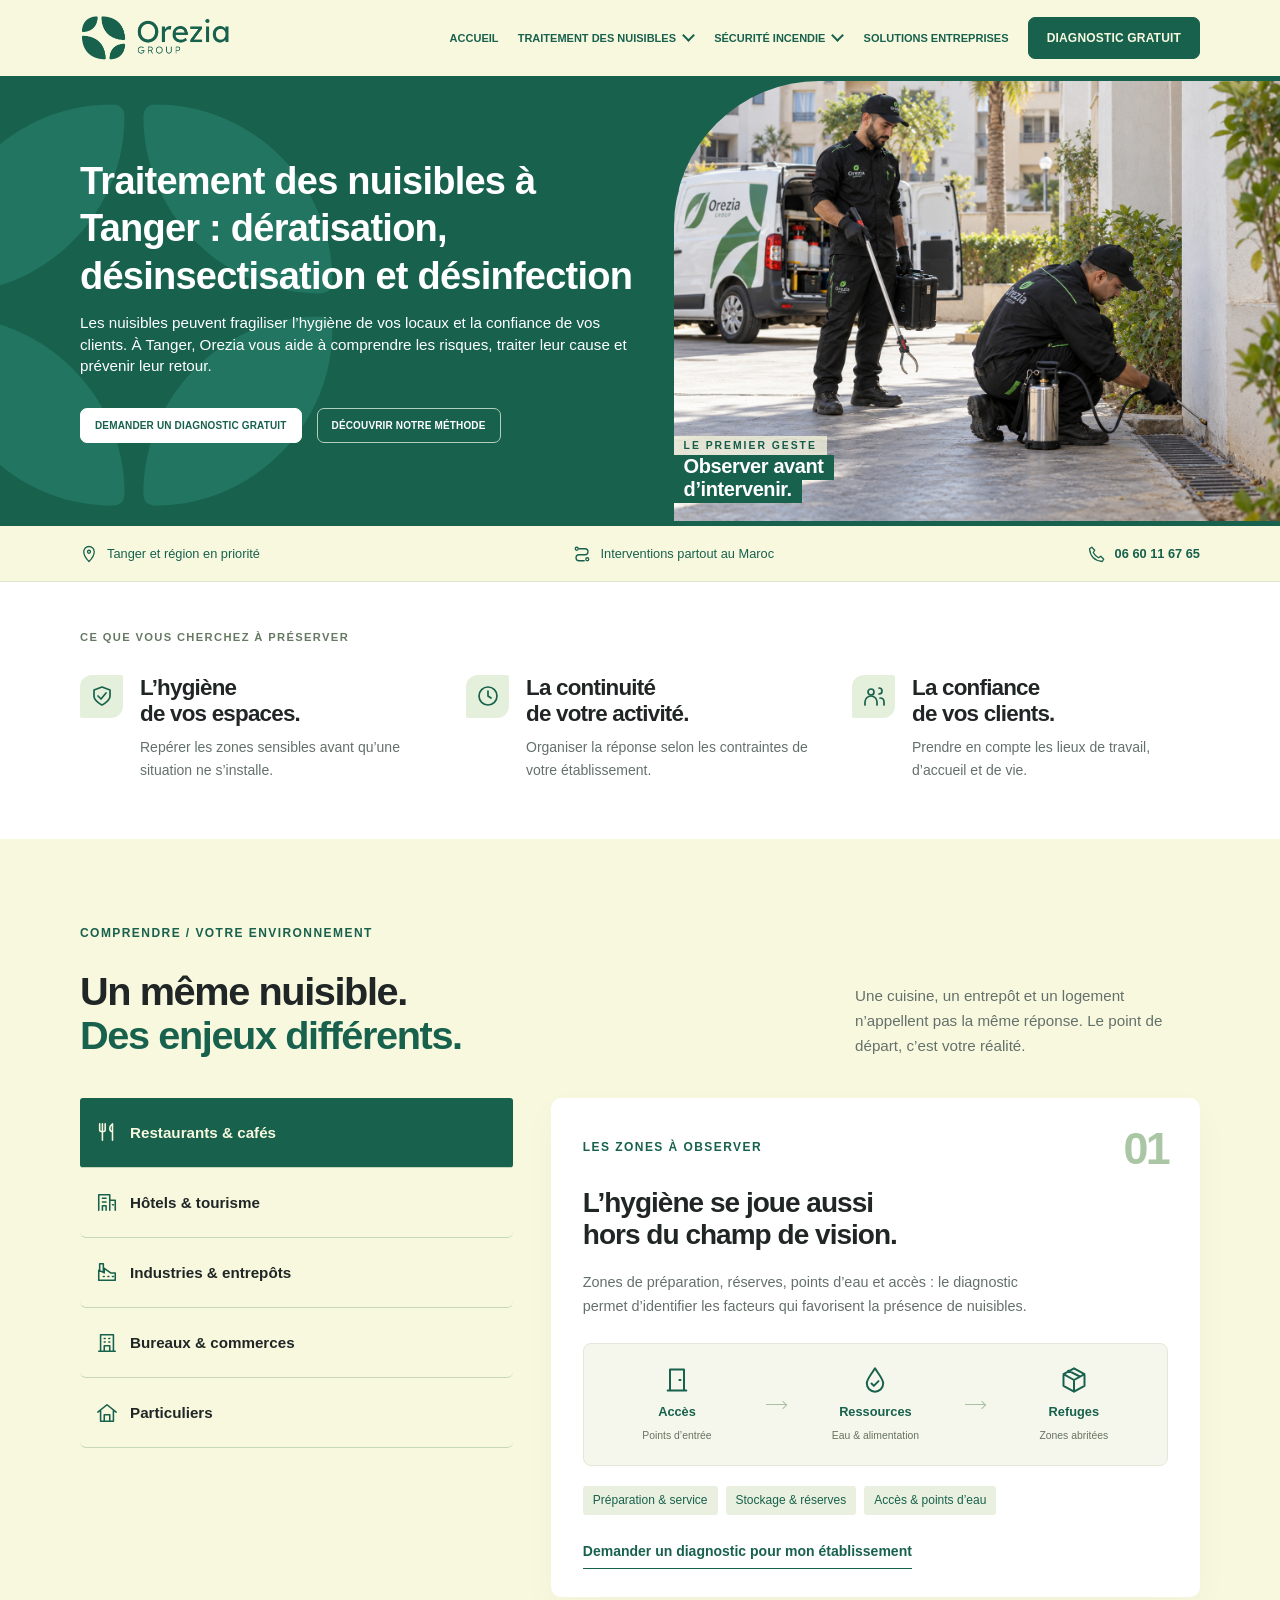
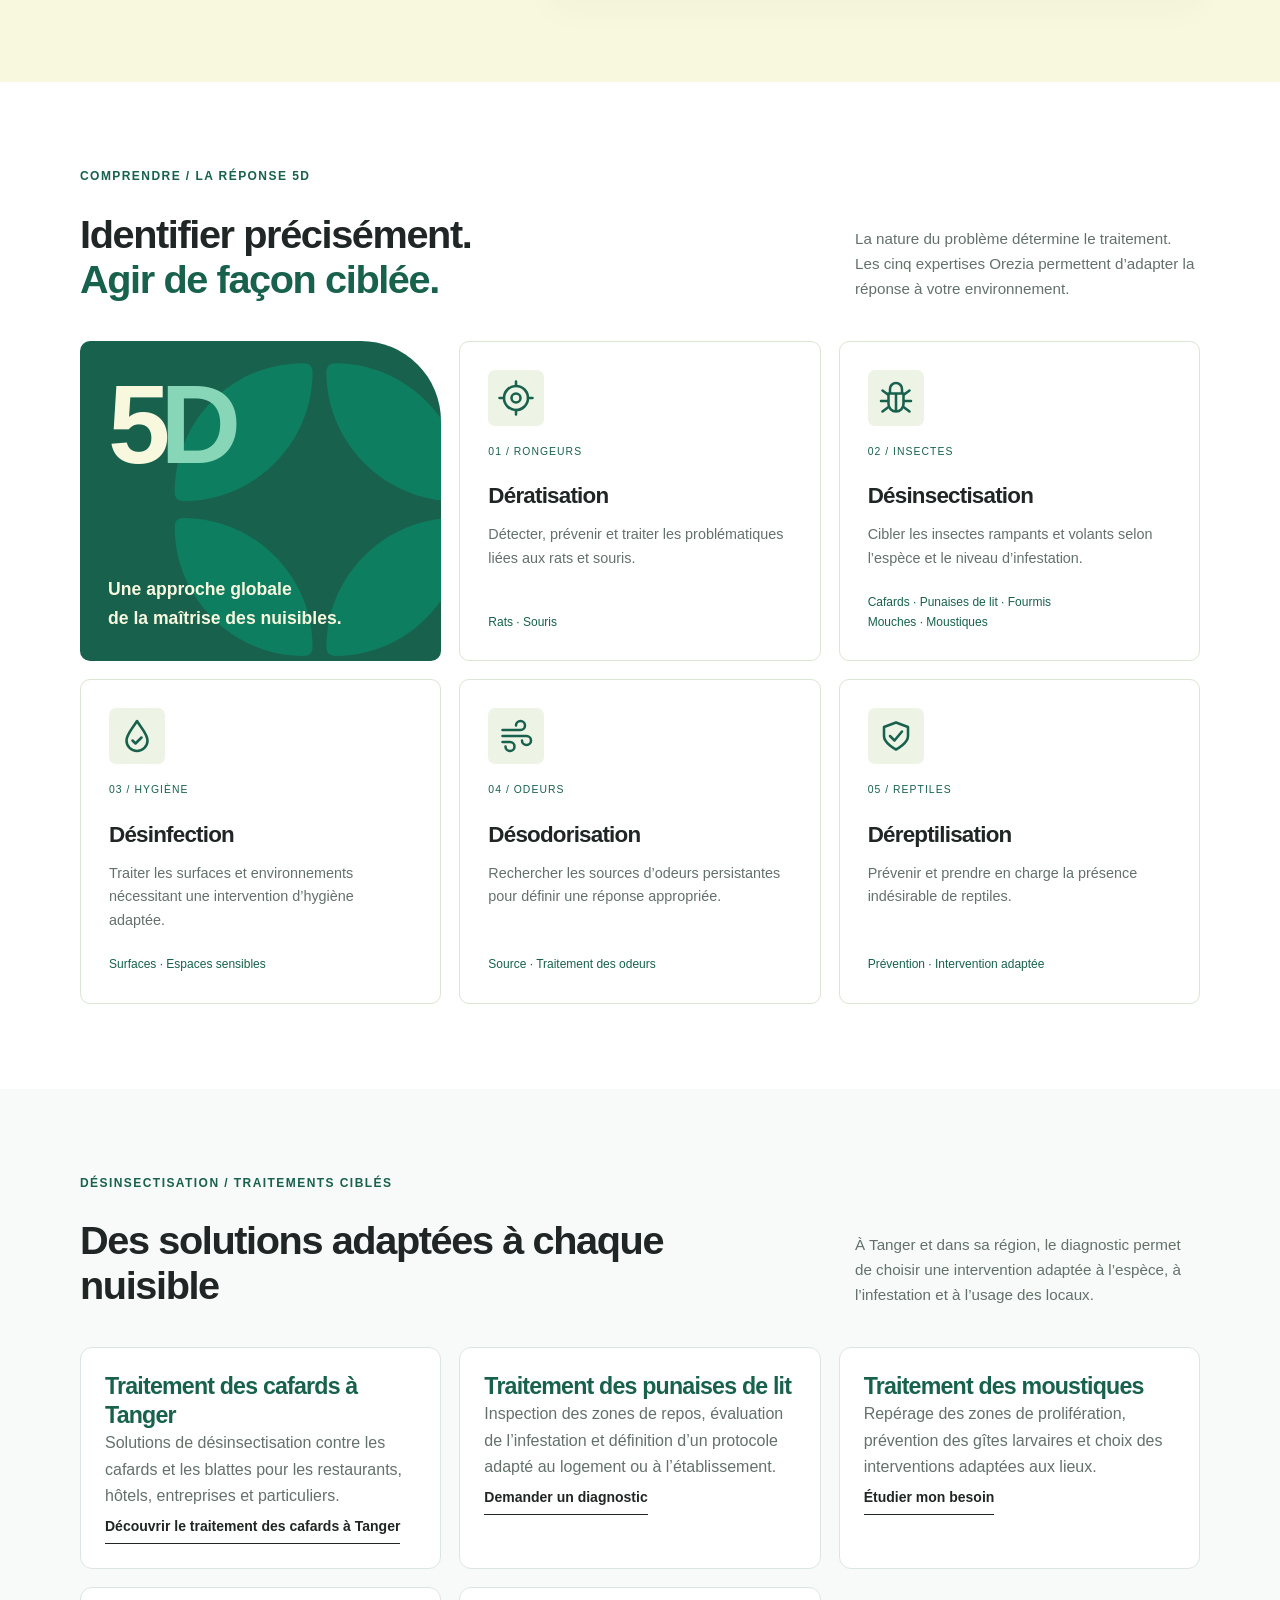
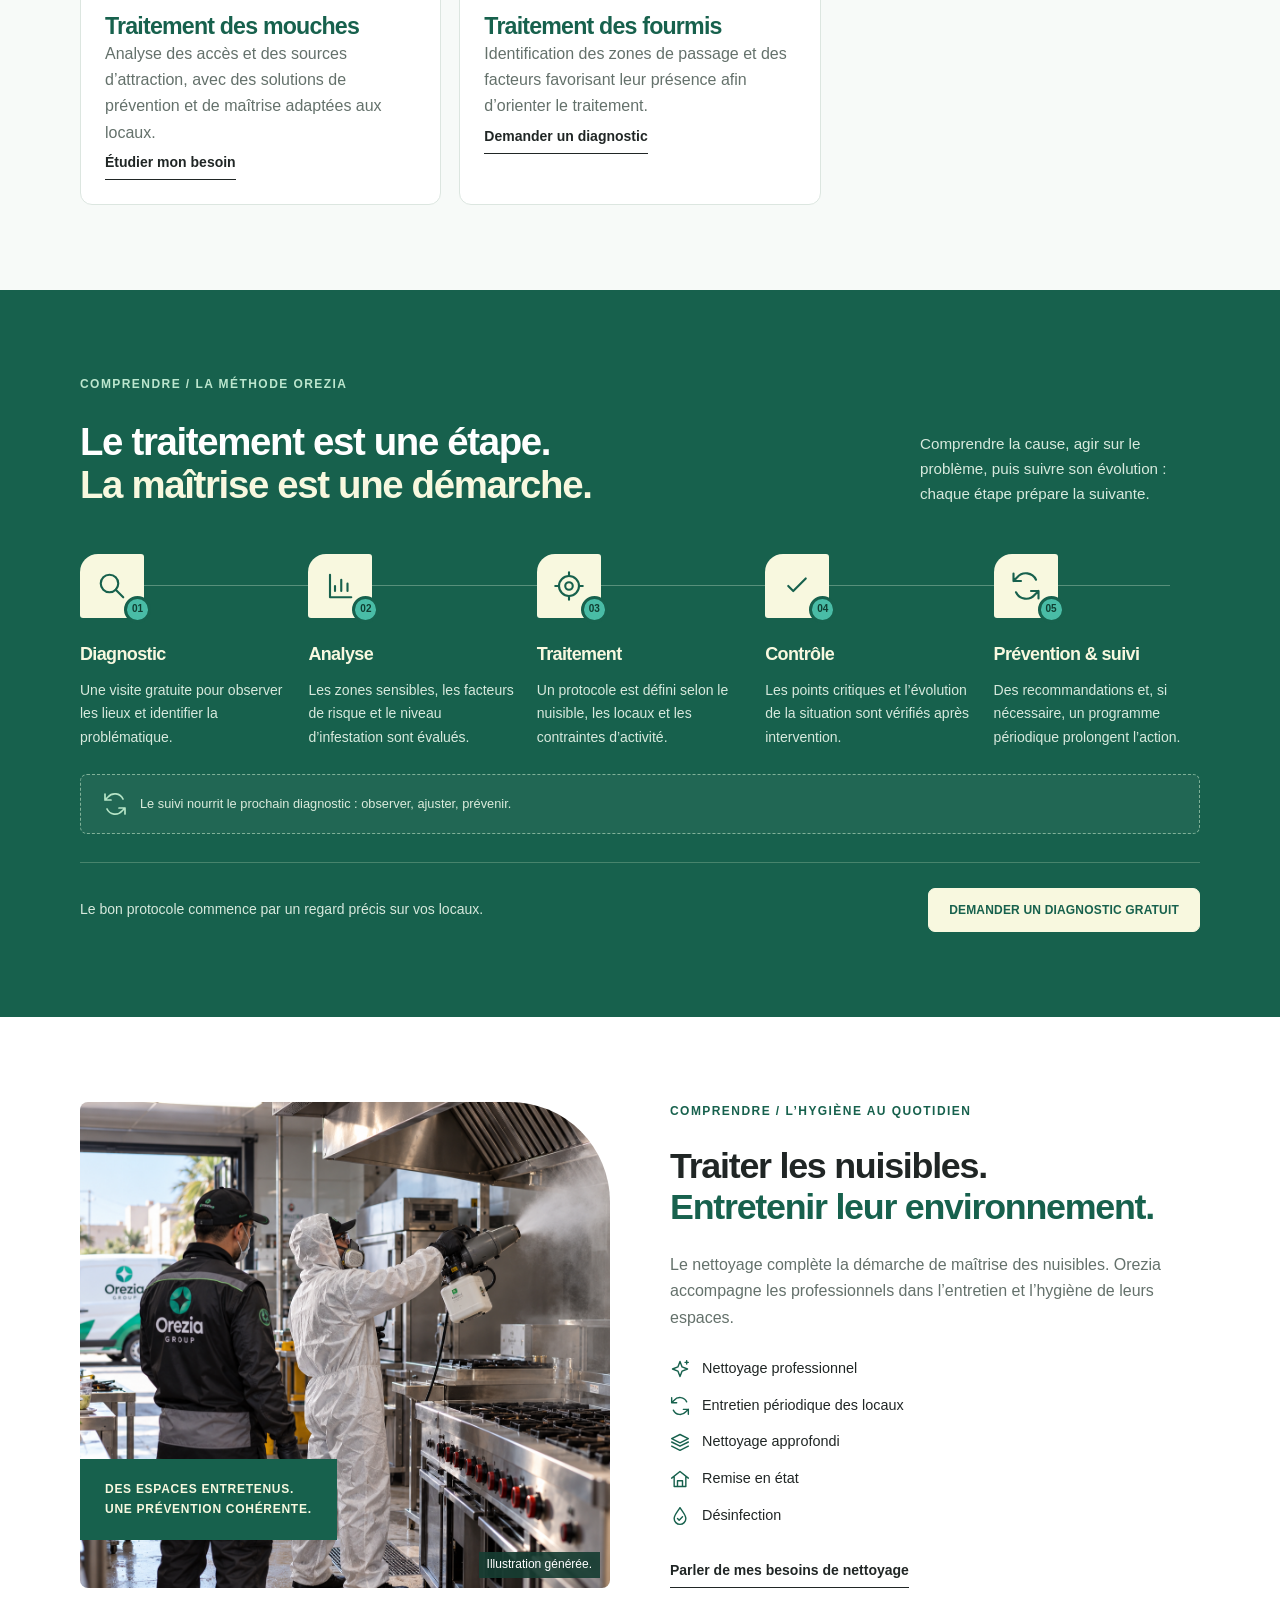
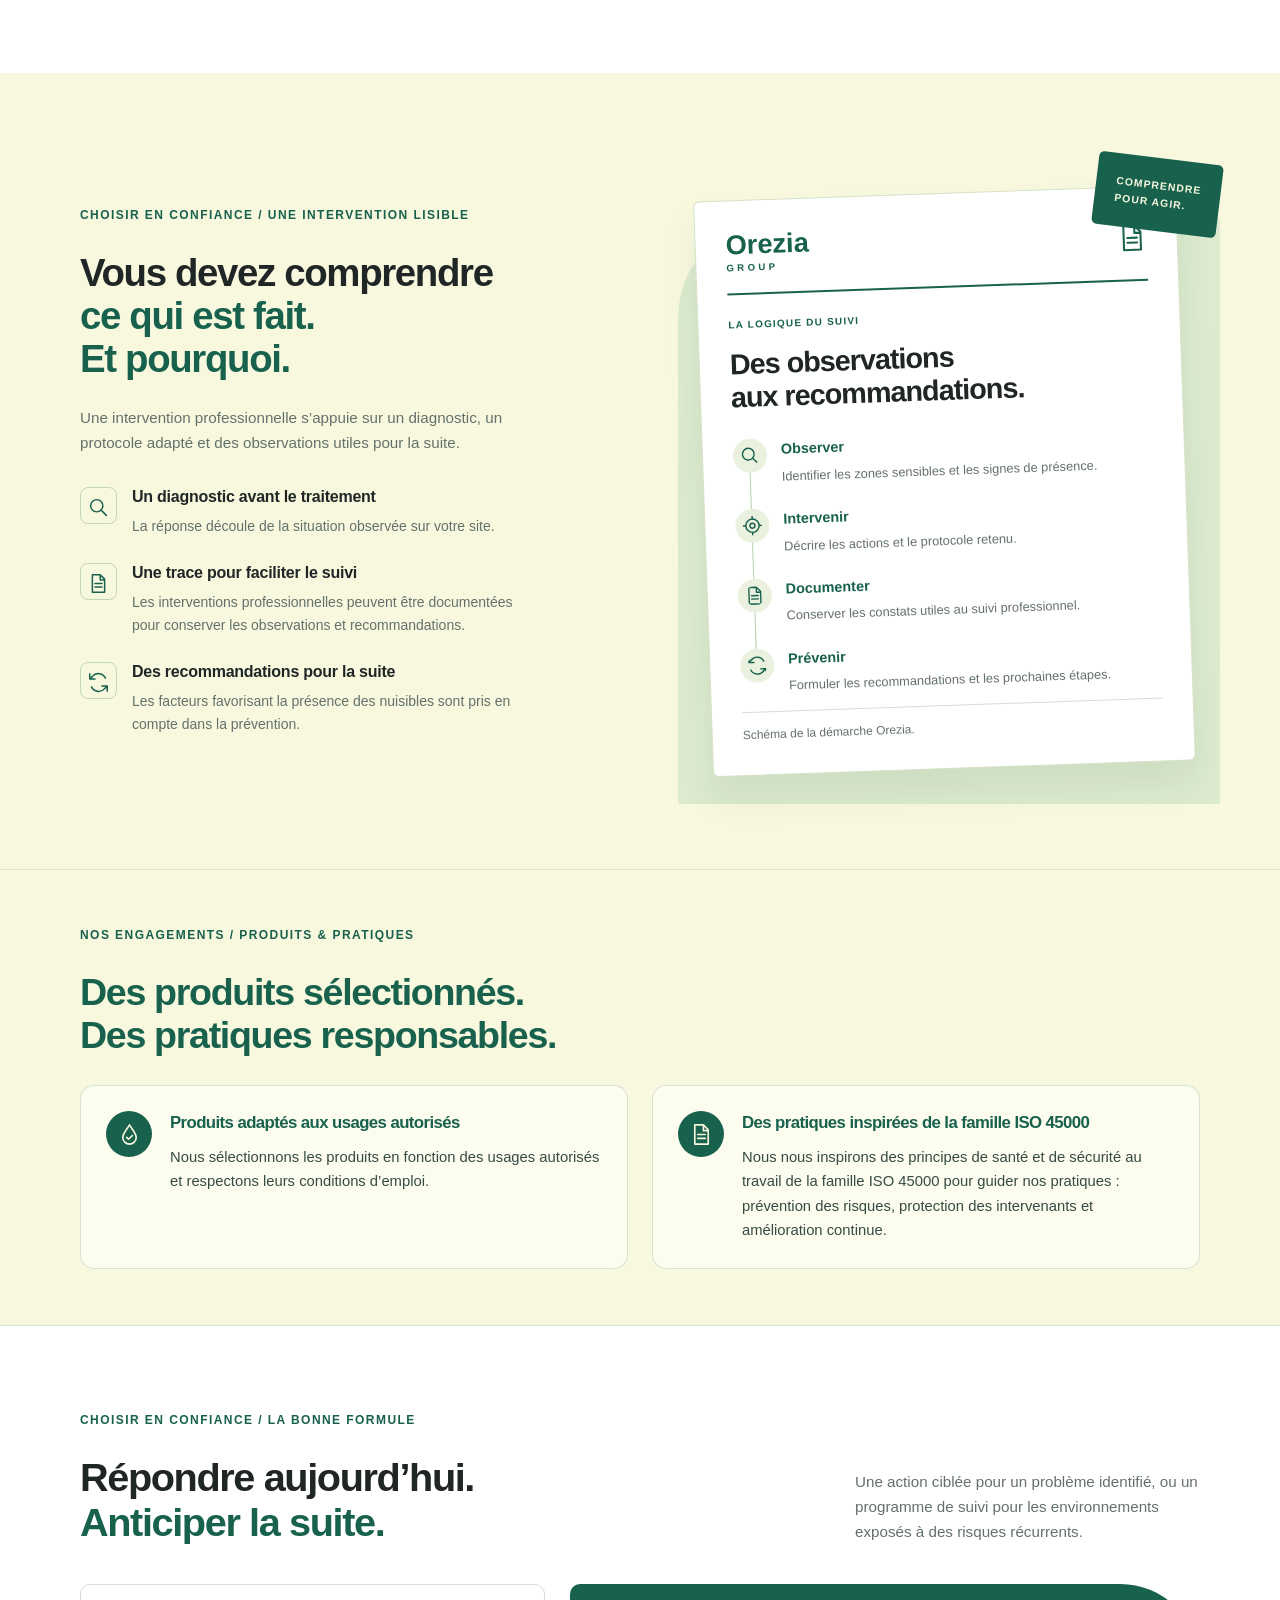
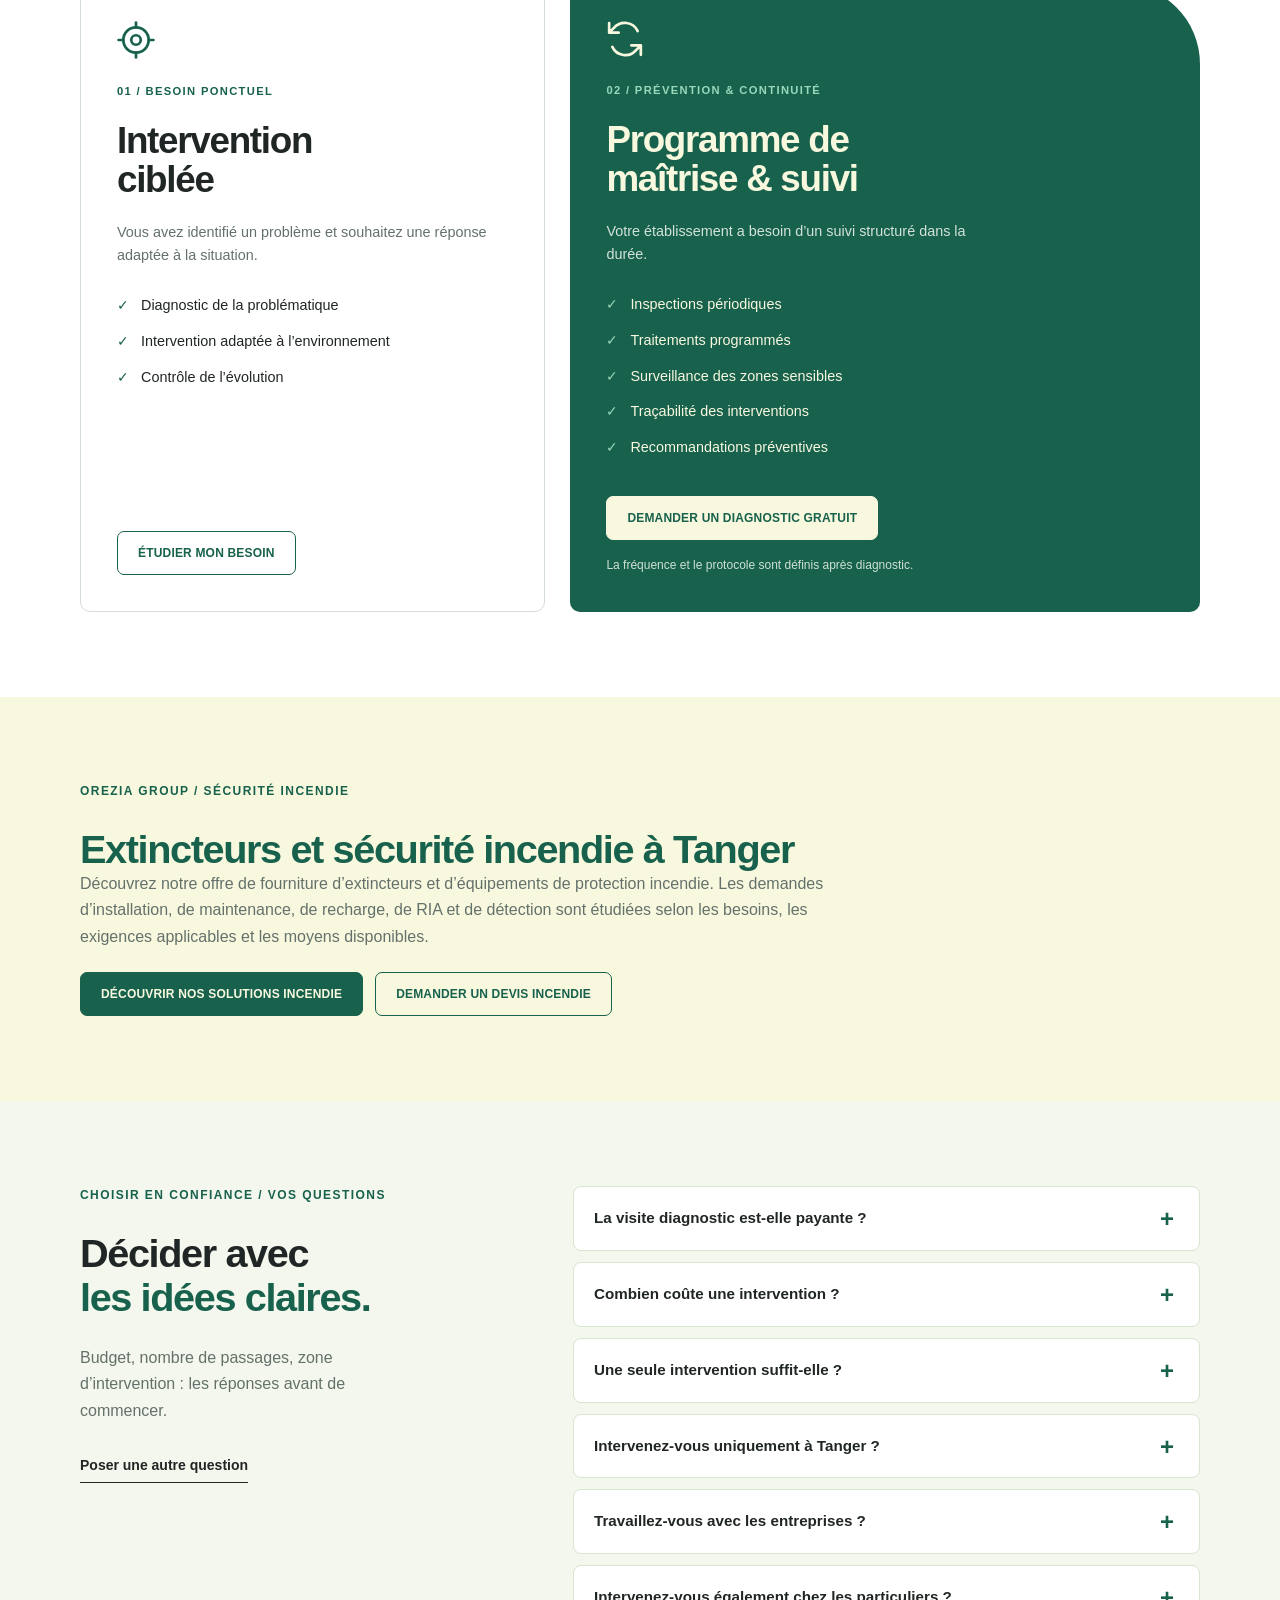
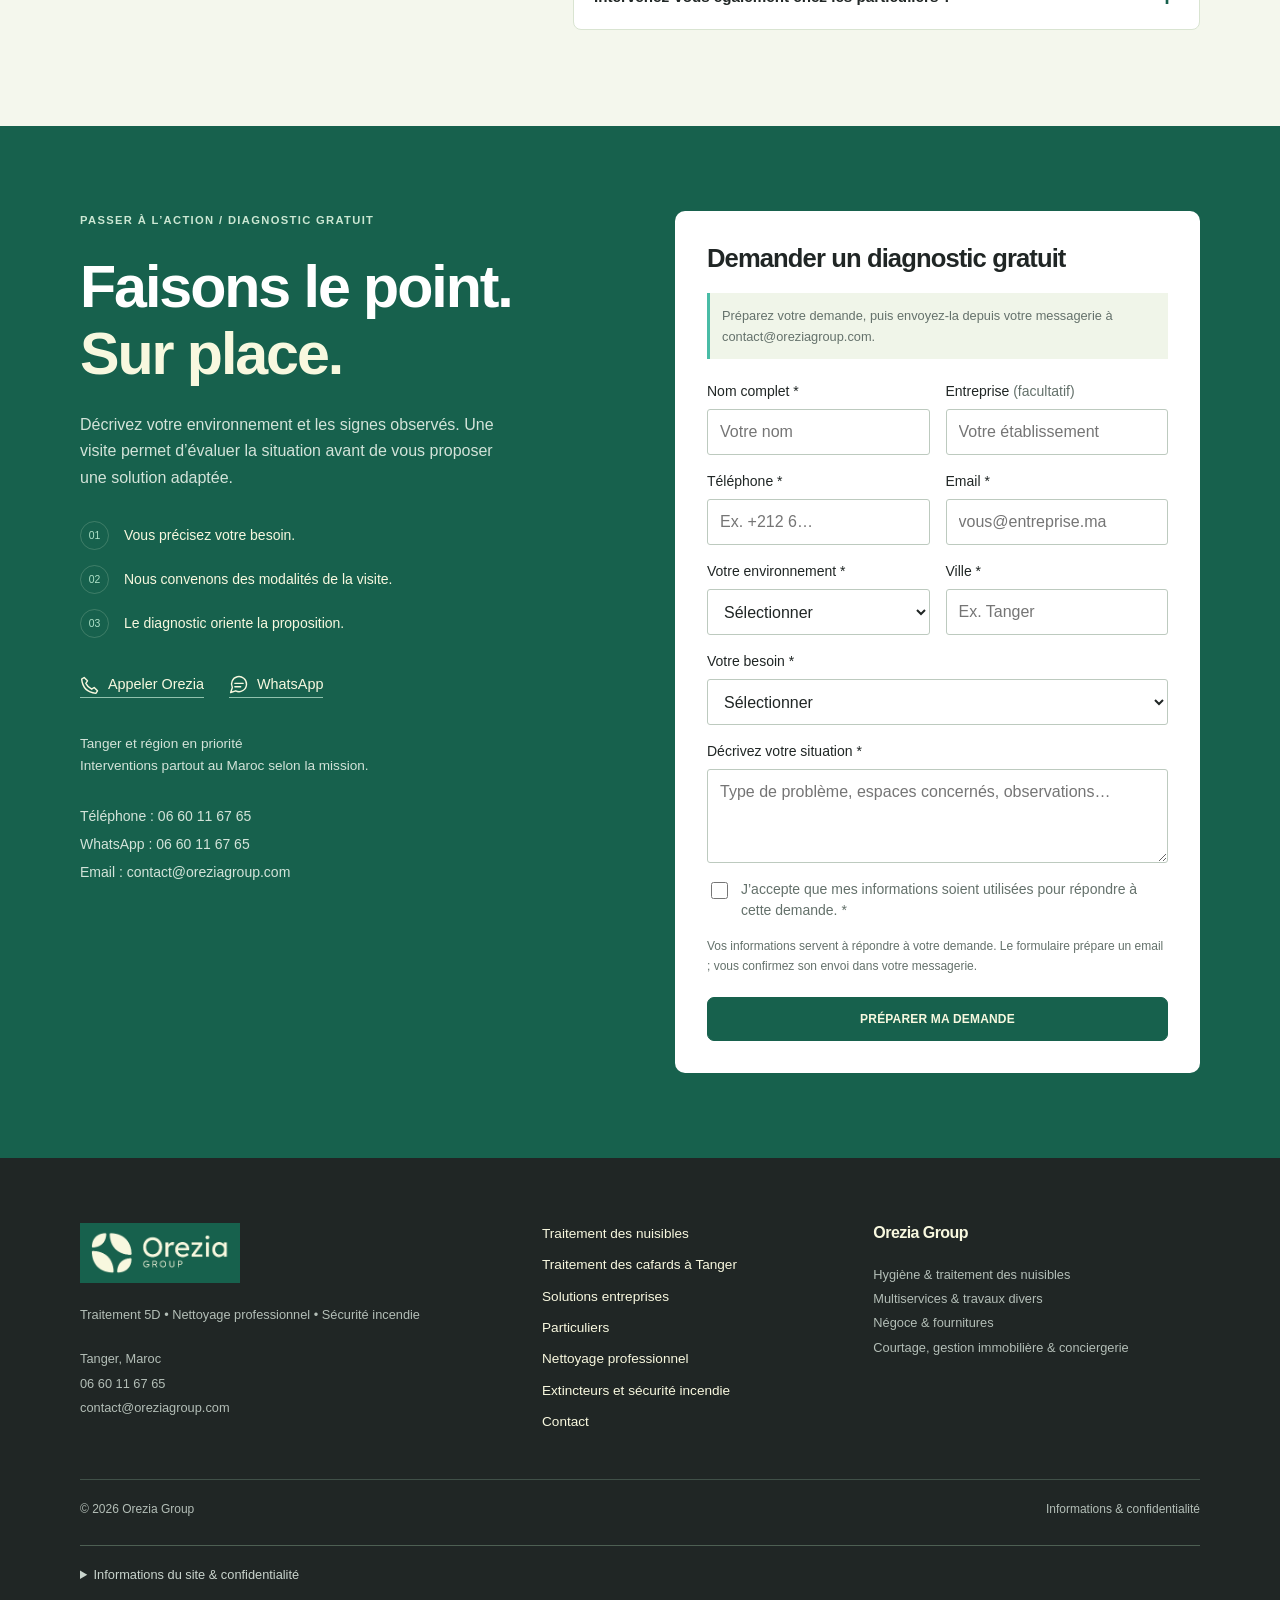
==== index.html @ d5353ba3 "Update index.html" ====
<!doctype html>
<html lang="fr">
<head><meta charset="utf-8"><meta name="viewport" content="width=device-width,initial-scale=1"><title>Traitement des nuisibles à Tanger | OREZIA GROUP</title><meta name="description" content="OREZIA GROUP à Tanger : traitement des nuisibles, dératisation, désinsectisation, désinfection et lutte anti-cafards. Solutions de sécurité incendie sur devis."><meta name="theme-color" content="#17614d"><link rel="icon" href="assets/symbole.png"><link rel="stylesheet" href="site.css?v=final-3"><script src="config.js?v=final-3" defer></script><script src="script.js?v=final-3" defer></script><style>
.orezia-engagements{padding:56px 0;background:#f8f8df;border-top:1px solid #17614d20;border-bottom:1px solid #17614d20;color:#17614d}
.orezia-engagements h2{font-size:clamp(1.65rem,3vw,2.35rem);margin:0 0 28px;line-height:1.15}
.orezia-engagements-grid{display:grid;grid-template-columns:1fr 1fr;gap:24px}
.orezia-engagements-grid article{display:flex;gap:18px;padding:25px;border:1px solid #17614d28;border-radius:14px;background:#ffffff80}
.orezia-engagements-icon{display:grid;place-items:center;flex-shrink:0;width:46px;height:46px;border-radius:50%;background:#17614d;color:#f8f8df}
.orezia-engagements-icon .icon{width:23px;height:23px}
.orezia-engagements h3{font-size:1.05rem;line-height:1.4;margin:0 0 10px}
.orezia-engagements article p{font-size:.925rem;line-height:1.65;margin:0;color:#354b43}
@media(max-width:700px){.orezia-engagements{padding:40px 0}.orezia-engagements-grid{grid-template-columns:1fr;gap:16px}.orezia-engagements-grid article{padding:20px;gap:14px}}
.hero-copy h1 {
  font-size: clamp(27px, 3.1vw, 38px) !important;
  line-height: 1.25 !important;
}
  .hero-image-label strong,
  .hero-image-label strong span,
  .hero-visual .image-label strong,
  .hero-visual .image-label strong span {
  font-size: 20px !important;
  line-height: 1.15 !important;
}
</style>
<link rel="canonical" href="https://oreziagroup.com/">
<meta property="og:type" content="website">
<meta property="og:locale" content="fr_MA">
<meta property="og:site_name" content="OREZIA GROUP">
<meta property="og:title" content="Traitement des nuisibles à Tanger | OREZIA GROUP">
<meta property="og:description" content="Dératisation, désinsectisation, désinfection et solutions de sécurité incendie à Tanger.">
<meta property="og:url" content="https://oreziagroup.com/">
<meta property="og:image" content="https://oreziagroup.com/assets/inspection-illustration.png">
<meta name="twitter:card" content="summary_large_image">
<script type="application/ld+json">
{
  "@context": "https://schema.org",
  "@type": "LocalBusiness",
  "@id": "https://oreziagroup.com/#business",
  "name": "Orezia Group",
  "url": "https://oreziagroup.com/",
  "logo": "https://oreziagroup.com/assets/logo.png",
  "image": "https://oreziagroup.com/assets/inspection-illustration.png",
  "telephone": "+212660116765",
  "email": "contact@oreziagroup.com",
  "priceRange": "$$",
  "description": "OREZIA GROUP, entreprise basée à Tanger spécialisée dans le traitement des nuisibles, la dératisation, la désinsectisation, la désinfection et l’hygiène professionnelle, avec une offre de solutions de sécurité incendie sur devis.",
  "address": {
    "@type": "PostalAddress",
    "addressLocality": "Tanger",
    "addressRegion": "Tanger-Tétouan-Al Hoceïma",
    "addressCountry": "MA"
  },
  "areaServed": [
    {
      "@type": "City",
      "name": "Tanger"
    },
    {
      "@type": "AdministrativeArea",
      "name": "Tanger-Tétouan-Al Hoceïma"
    },
    {
      "@type": "Country",
      "name": "Maroc"
    }
  ]
}
</script>
<style id="orezia-navigation-styles">
/* Navigation principale : styles limités à l’en-tête, sans modification du logo. */
header .wrap.header { position: relative; overflow: visible; }
#navigation { align-items: center; gap: clamp(12px, 1.5vw, 24px); overflow: visible; }
#navigation > a, #navigation > .orezia-dropdown > summary { white-space: nowrap; }
#navigation .orezia-dropdown { position: relative; margin: 0; padding: 0; border: 0; background: transparent; }
#navigation .orezia-dropdown > summary { display: flex; align-items: center; gap: 8px; cursor: pointer; list-style: none; padding: 10px 0; font: inherit; font-weight: 600; color: #17614d; }
#navigation .orezia-dropdown > summary::-webkit-details-marker { display: none; }
#navigation .orezia-dropdown > summary::after { content: ''; flex: 0 0 7px; width: 7px; height: 7px; border: solid currentColor; border-width: 0 2px 2px 0; transform: rotate(45deg); margin: -4px 2px 0 0; }
#navigation .orezia-dropdown[open] > summary::after { transform: rotate(225deg); margin-top: 4px; }
#navigation .orezia-submenu { position: absolute; inset: 100% auto auto 0; display: block; width: 290px; max-width: calc(100vw - 32px); max-height: min(68vh, 520px); overflow: auto; margin: 0; padding: 7px; background: #fff; border: 1px solid #dce6e0; border-top: 3px solid #17614d; border-radius: 8px; box-shadow: 0 12px 30px #12372c22; z-index: 1001; }
#navigation .orezia-dropdown:not([open]) .orezia-submenu { display: none; }
#navigation .orezia-submenu a { display: block; padding: 9px 12px; color: #17614d; font-size: 14px; line-height: 1.45; font-weight: 500; white-space: normal; text-decoration: none; border: 0; border-radius: 5px; }
#navigation .orezia-submenu a:hover, #navigation .orezia-submenu a:focus-visible { background: #f8f8df; color: #17614d; }
#navigation summary:focus-visible, #navigation a:focus-visible, header .menu-toggle:focus-visible { outline: 2px solid #17614d; outline-offset: 3px; }
@media (min-width: 1121px) {
  header .wrap.header > .menu-toggle { display: none !important; }
  header .wrap.header > #navigation { display: flex !important; position: static; width: auto; flex-direction: row; flex-wrap: nowrap; align-items: center; visibility: visible; opacity: 1; transform: none; max-height: none; }
}
@media (max-width: 1120px) {
  header .wrap.header > .menu-toggle { display: inline-flex !important; align-items: center; gap: 8px; cursor: pointer; }
  header .wrap.header > #navigation { display: none !important; position: absolute; inset: 100% 0 auto; width: 100%; max-width: none; max-height: 72vh; max-height: 72dvh; overflow-y: auto; flex-direction: column; align-items: stretch; gap: 4px; padding: 14px 20px; margin: 0; background: #fff; border: 1px solid #dce6e0; border-radius: 0 0 10px 10px; box-shadow: 0 12px 24px #12372c22; visibility: visible; opacity: 1; transform: none; z-index: 1000; }
  header .wrap.header > .menu-toggle[aria-expanded="true"] + #navigation { display: flex !important; }
  #navigation > a { display: block; padding: 10px 0; white-space: normal; }
  #navigation > a.button { padding: 12px 18px; text-align: center; }
  #navigation .orezia-dropdown { width: 100%; }
  #navigation .orezia-dropdown > summary { justify-content: space-between; white-space: normal; }
  #navigation .orezia-submenu { position: static; width: 100%; max-width: none; max-height: none; overflow: visible; box-shadow: none; background: #f7faf8; border-top: 1px solid #dce6e0; }
}
/* Sections de services : intégration au design existant. */
.orezia-pest-services { background: #f7faf8; }
.orezia-service-grid { display: grid; grid-template-columns: repeat(3,minmax(0,1fr)); gap: 18px; }
.orezia-service-grid article { padding: 24px; border: 1px solid #dce6e0; border-radius: 12px; background: #fff; }
.orezia-service-grid h3 { margin-top: 0; color: #17614d; }
.orezia-fire { background: #f8f8df; color: #17614d; }
.orezia-fire p:not(.eyebrow) { max-width: 800px; }
.orezia-fire .actions { display: flex; flex-wrap: wrap; gap: 12px; margin-top: 22px; }
#expertise article[id], #traitements-cibles article[id], main section[id] { scroll-margin-top: 115px; }
@media (max-width: 800px) { .orezia-service-grid { grid-template-columns: repeat(2,minmax(0,1fr)); } }
@media (max-width: 520px) { .orezia-service-grid { grid-template-columns: 1fr; } }
</style>
</head>
<body><svg class="svg-defs" aria-hidden="true" xmlns="http://www.w3.org/2000/svg"><defs><filter id="brand-on-cream" color-interpolation-filters="sRGB"><feColorMatrix type="matrix" values="-1 0 0 0 1.062745 0 -1 0 0 1.352941 0 0 -1 0 1.176471 0 0 0 1 0"/></filter><symbol id="i-shield" viewBox="0 0 24 24"><path d="M12 3 4 6v6c0 5 8 9 8 9s8-4 8-9V6Z"/><path d="m8 12 3 3 5-6"/></symbol><symbol id="i-clock" viewBox="0 0 24 24"><circle cx="12" cy="12" r="9"/><path d="M12 7v5l3 2"/></symbol><symbol id="i-people" viewBox="0 0 24 24"><circle cx="9" cy="8" r="3"/><path d="M3 21v-3a6 6 0 0 1 12 0v3m2-17a3 3 0 0 1 0 6m1 4c3 0 4 2 4 4v3"/></symbol><symbol id="i-restaurant" viewBox="0 0 24 24"><path d="M4 3v7c0 2 6 2 6 0V3M7 3v18m11 0V3c-4 3-4 8 0 9"/></symbol><symbol id="i-hotel" viewBox="0 0 24 24"><path d="M3 21V4h12v17M15 10h6v11M7 8h4M7 12h4M7 21v-5h4v5m7-6h1"/></symbol><symbol id="i-factory" viewBox="0 0 24 24"><path d="M3 21V10l6 3V8l7 5h5v8ZM4 10V3h4v9m0 5h1m4 0h1m4 0h1"/></symbol><symbol id="i-building" viewBox="0 0 24 24"><path d="M3 21h18M5 21V3h14v18M9 7h1m4 0h1M9 11h1m4 0h1M9 21v-6h6v6"/></symbol><symbol id="i-home" viewBox="0 0 24 24"><path d="m2 11 10-8 10 8M5 9v12h14V9M9 21v-7h6v7"/></symbol><symbol id="i-target" viewBox="0 0 24 24"><circle cx="12" cy="12" r="8"/><circle cx="12" cy="12" r="3"/><path d="M12 1v3m0 16v3M1 12h3m16 0h3"/></symbol><symbol id="i-bug" viewBox="0 0 24 24"><path d="M8 9V6a4 4 0 0 1 8 0v3M7 9h10v7a5 5 0 0 1-10 0Zm5 0v12M3 7l4 3m10 0 4-3M2 14h5m10 0h5M3 21l4-3m10 0 4 3"/></symbol><symbol id="i-drop" viewBox="0 0 24 24"><path d="M12 2C9 7 5 11 5 15a7 7 0 0 0 14 0c0-4-4-8-7-13Z"/><path d="m9 15 2 2 4-4"/></symbol><symbol id="i-wind" viewBox="0 0 24 24"><path d="M3 8h12a3 3 0 1 0-3-3M3 12h16a3 3 0 1 1-3 3M3 16h5a3 3 0 1 1-3 3"/></symbol><symbol id="i-leaf" viewBox="0 0 24 24"><path d="M20 3C7 2 2 9 6 16c7 4 14-1 14-13ZM3 21 15 9"/></symbol><symbol id="i-search" viewBox="0 0 24 24"><circle cx="10" cy="10" r="7"/><path d="m15 15 6 6"/></symbol><symbol id="i-chart" viewBox="0 0 24 24"><path d="M4 3v18h17M8 16v-4m5 4V7m5 9v-6"/></symbol><symbol id="i-check" viewBox="0 0 24 24"><path d="m5 12 4 4L19 6"/></symbol><symbol id="i-cycle" viewBox="0 0 24 24"><path d="M20 7a9 9 0 0 0-15-2L2 8m0-6v6h6m-4 9a9 9 0 0 0 15 2l3-3m0 6v-6h-6"/></symbol><symbol id="i-document" viewBox="0 0 24 24"><path d="M14 2H5v20h14V7ZM14 2v6h5M8 12h8m-8 4h8"/></symbol><symbol id="i-pin" viewBox="0 0 24 24"><path d="M19 9c0 6-7 13-7 13S5 15 5 9a7 7 0 1 1 14 0Z"/><circle cx="12" cy="9" r="2"/></symbol><symbol id="i-phone" viewBox="0 0 24 24"><path d="m5 3 4 4-2 3a16 16 0 0 0 7 7l3-2 4 4-2 3C9 21 3 15 2 5Z"/></symbol><symbol id="i-mail" viewBox="0 0 24 24"><rect x="3" y="5" width="18" height="14" rx="2"/><path d="m3 6 9 7 9-7"/></symbol><symbol id="i-message" viewBox="0 0 24 24"><path d="M21 11a9 9 0 0 1-13 8l-6 2 2-6a9 9 0 1 1 17-4Z"/><path d="M7 10h10m-10 4h7"/></symbol><symbol id="i-sparkles" viewBox="0 0 24 24"><path d="m12 3 2.5 6.5L21 12l-6.5 2.5L12 21l-2.5-6.5L3 12l6.5-2.5ZM20 2v4m-2-2h4"/></symbol><symbol id="i-layers" viewBox="0 0 24 24"><path d="m12 3 10 5-10 5L2 8Zm-10 9 10 5 10-5M2 17l10 5 10-5"/></symbol><symbol id="i-route" viewBox="0 0 24 24"><circle cx="5" cy="5" r="2"/><circle cx="19" cy="19" r="2"/><path d="M8 5h8a4 4 0 0 1 0 8H8a4 4 0 0 0 0 8h7"/></symbol><symbol id="i-door" viewBox="0 0 24 24"><path d="M4 21h16M6 21V3h12v18M14 12h1"/></symbol><symbol id="i-box" viewBox="0 0 24 24"><path d="m12 2 9 5v10l-9 5-9-5V7Zm-9 5 9 5 9-5M12 12v10m-5-18 10 5"/></symbol></defs></svg>
<a class="skip" href="#contenu">Aller au contenu</a>
<header><div class="wrap header"><a class="brand" href="/" aria-label="Orezia Group, accueil"><img src="assets/logo.png" alt="Orezia Group" width="603" height="191"></a><button class="menu-toggle" aria-expanded="false" aria-controls="navigation">Menu <span aria-hidden="true">☰</span></button><nav id="navigation" aria-label="Navigation principale">
  <a href="/" aria-current="page">Accueil</a>
  <details class="orezia-dropdown" name="orezia-main-menu">
    <summary>Traitement des nuisibles</summary>
    <div class="orezia-submenu">
      <a href="/#expertise">Tous nos traitements 5D</a>
      <a href="/#deratisation">Dératisation (rats et souris)</a>
      <a href="/#desinsectisation">Désinsectisation</a>
      <a href="/traitement-cafards-tanger.html">Traitement des cafards</a>
      <!-- Remplacer les liens vers les sections par les URL des pages dédiées dès leur publication. -->
      <a href="/#punaises-de-lit">Traitement des punaises de lit</a>
      <a href="/#moustiques">Traitement des moustiques</a>
      <a href="/#mouches">Traitement des mouches</a>
      <a href="/#fourmis">Traitement des fourmis</a>
      <a href="/#desinfection">Désinfection</a>
      <a href="/#desodorisation">Désodorisation</a>
      <a href="/#dereptilisation">Déreptilisation</a>
      <a href="/#nettoyage">Nettoyage professionnel</a>
      <a href="/#methode">Notre méthode</a>
    </div>
  </details>
  <details class="orezia-dropdown" name="orezia-main-menu">
    <summary>Sécurité incendie</summary>
    <div class="orezia-submenu">
      <a href="/extincteurs.html">Toutes nos solutions incendie</a>
      <a href="/extincteurs.html#catalogue">Vente d’extincteurs</a>
      <a href="/extincteurs.html#services">Installation, maintenance et recharge</a>
      <a href="/extincteurs.html#services">RIA et détection incendie</a>
      <a href="/extincteurs.html#secteurs">Solutions professionnelles</a>
      <a href="/extincteurs.html#devis">Demander un devis incendie</a>
    </div>
  </details>
  <a href="/#entreprises">Solutions entreprises</a>
  <a class="button small" href="/#contact">Diagnostic gratuit</a>
</nav></div></header>
<main id="contenu">
<!-- ACCA 1 : Attention — enjeu concret et promesse de démarche. -->
<section class="hero"><div class="hero-pattern" aria-hidden="true"></div><div class="hero-inner wrap"><div class="hero-copy"><h1>Traitement des nuisibles à Tanger : dératisation, désinsectisation et désinfection</h1> <p class="hero-description">Les nuisibles peuvent fragiliser l’hygiène de vos locaux et la confiance de vos clients. À Tanger, Orezia vous aide à comprendre les risques, traiter leur cause et prévenir leur retour.</p><div class="actions"><a class="button light" href="#contact">Demander un diagnostic gratuit</a><a class="button hero-secondary" href="#methode">Découvrir notre méthode</a></div></div><figure class="hero-visual"><img src="assets/inspection-illustration.png" alt="Illustration d’une inspection de cuisine professionnelle par OREZIA GROUP" width="1536" height="1024" fetchpriority="high"><div class="image-label"><span>LE PREMIER GESTE</span><strong><span>Observer avant</span><br><span>d’intervenir.</span></strong></div></figure></div></section>
<div class="territory-bar"><div class="wrap"><span><svg class="icon " aria-hidden="true" focusable="false" viewBox="0 0 24 24"><use href="#i-pin"/></svg> Tanger et région en priorité</span><span><svg class="icon " aria-hidden="true" focusable="false" viewBox="0 0 24 24"><use href="#i-route"/></svg> Interventions partout au Maroc</span><a href="tel:+212660116765"><svg class="icon " aria-hidden="true" focusable="false" viewBox="0 0 24 24"><use href="#i-phone"/></svg> 06 60 11 67 65</a></div></div>
<section class="stakes wrap"><p class="eyebrow">CE QUE VOUS CHERCHEZ À PRÉSERVER</p><div class="stakes-grid"><article><span class="icon-tile"><svg class="icon " aria-hidden="true" focusable="false" viewBox="0 0 24 24"><use href="#i-shield"/></svg></span><h2>L’hygiène<br>de vos espaces.</h2><p>Repérer les zones sensibles avant qu’une situation ne s’installe.</p></article><article><span class="icon-tile"><svg class="icon " aria-hidden="true" focusable="false" viewBox="0 0 24 24"><use href="#i-clock"/></svg></span><h2>La continuité<br>de votre activité.</h2><p>Organiser la réponse selon les contraintes de votre établissement.</p></article><article><span class="icon-tile"><svg class="icon " aria-hidden="true" focusable="false" viewBox="0 0 24 24"><use href="#i-people"/></svg></span><h2>La confiance<br>de vos clients.</h2><p>Prendre en compte les lieux de travail, d’accueil et de vie.</p></article></div></section>
<!-- ACCA 2 : Compréhension — contexte, réponse adaptée et protocole. -->
<section id="environnements" class="environments section"><div class="wrap"><div class="section-heading"><div><p class="eyebrow">COMPRENDRE / VOTRE ENVIRONNEMENT</p><h2>Un même nuisible.<br><em>Des enjeux différents.</em></h2></div><p>Une cuisine, un entrepôt et un logement n’appellent pas la même réponse. Le point de départ, c’est votre réalité.</p></div><div class="sector-layout"><div class="sector-nav" role="tablist" aria-label="Choisir votre environnement" aria-orientation="vertical"><button type="button" id="sector-tab-0" role="tab" aria-selected="true" aria-controls="sector-panel" data-sector="0"><svg class="icon " aria-hidden="true" focusable="false" viewBox="0 0 24 24"><use href="#i-restaurant"/></svg><span class="sector-order">01</span> Restaurants & cafés</button><button type="button" id="sector-tab-1" role="tab" aria-selected="false" aria-controls="sector-panel" tabindex="-1" data-sector="1"><svg class="icon " aria-hidden="true" focusable="false" viewBox="0 0 24 24"><use href="#i-hotel"/></svg><span class="sector-order">02</span> Hôtels & tourisme</button><button type="button" id="sector-tab-2" role="tab" aria-selected="false" aria-controls="sector-panel" tabindex="-1" data-sector="2"><svg class="icon " aria-hidden="true" focusable="false" viewBox="0 0 24 24"><use href="#i-factory"/></svg><span class="sector-order">03</span> Industries & entrepôts</button><button type="button" id="sector-tab-3" role="tab" aria-selected="false" aria-controls="sector-panel" tabindex="-1" data-sector="3"><svg class="icon " aria-hidden="true" focusable="false" viewBox="0 0 24 24"><use href="#i-building"/></svg><span class="sector-order">04</span> Bureaux & commerces</button><button type="button" id="particuliers" role="tab" aria-selected="false" aria-controls="sector-panel" tabindex="-1" data-sector="4"><svg class="icon " aria-hidden="true" focusable="false" viewBox="0 0 24 24"><use href="#i-home"/></svg><span class="sector-order">05</span> Particuliers</button></div><div id="sector-panel" class="sector-panel" role="tabpanel" aria-labelledby="sector-tab-0" tabindex="0"><div class="sector-panel-top"><span class="eyebrow">LES ZONES À OBSERVER</span><span id="sector-number" aria-hidden="true">01</span></div><h3 id="sector-title">L’hygiène se joue aussi<br>hors du champ de vision.</h3><p id="sector-description">Zones de préparation, réserves, points d’eau et accès : le diagnostic permet d’identifier les facteurs qui favorisent la présence de nuisibles.</p><div class="risk-diagram" aria-label="Trois points d’attention du diagnostic"><div><svg class="icon " aria-hidden="true" focusable="false" viewBox="0 0 24 24"><use href="#i-door"/></svg><strong>Accès</strong><span>Points d’entrée</span></div><span class="diagram-connector" aria-hidden="true"></span><div><svg class="icon " aria-hidden="true" focusable="false" viewBox="0 0 24 24"><use href="#i-drop"/></svg><strong>Ressources</strong><span>Eau & alimentation</span></div><span class="diagram-connector" aria-hidden="true"></span><div><svg class="icon " aria-hidden="true" focusable="false" viewBox="0 0 24 24"><use href="#i-box"/></svg><strong>Refuges</strong><span>Zones abritées</span></div></div><ul id="sector-points"><li>Préparation & service</li><li>Stockage & réserves</li><li>Accès & points d’eau</li></ul><a class="text-link" id="sector-cta" href="#contact" data-environment="Restaurants & cafés">Demander un diagnostic pour mon établissement</a></div></div></div></section>
<section id="expertise" class="expertise section"><div class="wrap"><div class="section-heading"><div><p class="eyebrow">COMPRENDRE / LA RÉPONSE 5D</p><h2>Identifier précisément.<br><em>Agir de façon ciblée.</em></h2></div><p>La nature du problème détermine le traitement. Les cinq expertises Orezia permettent d’adapter la réponse à votre environnement.</p></div><div class="expertise-grid"><article class="expertise-intro"><span class="five-d">5<span>D</span></span><p>Une approche globale<br>de la maîtrise des nuisibles.</p><img src="assets/symbole.png" alt="" aria-hidden="true" width="185" height="160"></article><article id="deratisation"><div class="expertise-top"><svg class="icon " aria-hidden="true" focusable="false" viewBox="0 0 24 24"><use href="#i-target"/></svg><span class="expertise-number">01 / RONGEURS</span></div><h3>Dératisation</h3><p>Détecter, prévenir et traiter les problématiques liées aux rats et souris.</p><span class="expertise-detail">Rats · Souris</span></article><article id="desinsectisation"><div class="expertise-top"><svg class="icon " aria-hidden="true" focusable="false" viewBox="0 0 24 24"><use href="#i-bug"/></svg><span class="expertise-number">02 / INSECTES</span></div><h3>Désinsectisation</h3><p>Cibler les insectes rampants et volants selon l’espèce et le niveau d’infestation.</p><span class="expertise-detail">Cafards · Punaises de lit · Fourmis<br>Mouches · Moustiques</span></article><article id="desinfection"><div class="expertise-top"><svg class="icon " aria-hidden="true" focusable="false" viewBox="0 0 24 24"><use href="#i-drop"/></svg><span class="expertise-number">03 / HYGIÈNE</span></div><h3>Désinfection</h3><p>Traiter les surfaces et environnements nécessitant une intervention d’hygiène adaptée.</p><span class="expertise-detail">Surfaces · Espaces sensibles</span></article><article id="desodorisation"><div class="expertise-top"><svg class="icon " aria-hidden="true" focusable="false" viewBox="0 0 24 24"><use href="#i-wind"/></svg><span class="expertise-number">04 / ODEURS</span></div><h3>Désodorisation</h3><p>Rechercher les sources d’odeurs persistantes pour définir une réponse appropriée.</p><span class="expertise-detail">Source · Traitement des odeurs</span></article><article id="dereptilisation"><div class="expertise-top"><svg class="icon " aria-hidden="true" focusable="false" viewBox="0 0 24 24"><use href="#i-shield"/></svg><span class="expertise-number">05 / REPTILES</span></div><h3>Déreptilisation</h3><p>Prévenir et prendre en charge la présence indésirable de reptiles.</p><span class="expertise-detail">Prévention · Intervention adaptée</span></article></div></div></section>
<section class="section orezia-pest-services" id="traitements-cibles" aria-labelledby="traitements-cibles-title">
  <div class="wrap">
    <div class="section-heading">
      <div><p class="eyebrow">DÉSINSECTISATION / TRAITEMENTS CIBLÉS</p>
      <h2 id="traitements-cibles-title">Des solutions adaptées à chaque nuisible</h2></div>
      <p>À Tanger et dans sa région, le diagnostic permet de choisir une intervention adaptée à l’espèce, à l’infestation et à l’usage des locaux.</p>
    </div>
    <div class="orezia-service-grid">
      <article id="cafards"><h3>Traitement des cafards à Tanger</h3><p>Solutions de désinsectisation contre les cafards et les blattes pour les restaurants, hôtels, entreprises et particuliers.</p><a class="text-link" href="/traitement-cafards-tanger.html">Découvrir le traitement des cafards à Tanger</a></article>
      <article id="punaises-de-lit"><h3>Traitement des punaises de lit</h3><p>Inspection des zones de repos, évaluation de l’infestation et définition d’un protocole adapté au logement ou à l’établissement.</p><a class="text-link" href="#contact">Demander un diagnostic</a></article>
      <article id="moustiques"><h3>Traitement des moustiques</h3><p>Repérage des zones de prolifération, prévention des gîtes larvaires et choix des interventions adaptées aux lieux.</p><a class="text-link" href="#contact">Étudier mon besoin</a></article>
      <article id="mouches"><h3>Traitement des mouches</h3><p>Analyse des accès et des sources d’attraction, avec des solutions de prévention et de maîtrise adaptées aux locaux.</p><a class="text-link" href="#contact">Étudier mon besoin</a></article>
      <article id="fourmis"><h3>Traitement des fourmis</h3><p>Identification des zones de passage et des facteurs favorisant leur présence afin d’orienter le traitement.</p><a class="text-link" href="#contact">Demander un diagnostic</a></article>
    </div>
  </div>
</section>
<section id="methode" class="method section"><div class="wrap"><div class="method-title"><div><p class="eyebrow">COMPRENDRE / LA MÉTHODE OREZIA</p><h2>Le traitement est une étape.<br><em>La maîtrise est une démarche.</em></h2></div><p>Comprendre la cause, agir sur le problème, puis suivre son évolution : chaque étape prépare la suivante.</p></div><ol class="steps"><li><div class="step-node"><svg class="icon " aria-hidden="true" focusable="false" viewBox="0 0 24 24"><use href="#i-search"/></svg><span>01</span></div><h3>Diagnostic</h3><p>Une visite gratuite pour observer les lieux et identifier la problématique.</p></li><li><div class="step-node"><svg class="icon " aria-hidden="true" focusable="false" viewBox="0 0 24 24"><use href="#i-chart"/></svg><span>02</span></div><h3>Analyse</h3><p>Les zones sensibles, les facteurs de risque et le niveau d’infestation sont évalués.</p></li><li><div class="step-node"><svg class="icon " aria-hidden="true" focusable="false" viewBox="0 0 24 24"><use href="#i-target"/></svg><span>03</span></div><h3>Traitement</h3><p>Un protocole est défini selon le nuisible, les locaux et les contraintes d’activité.</p></li><li><div class="step-node"><svg class="icon " aria-hidden="true" focusable="false" viewBox="0 0 24 24"><use href="#i-check"/></svg><span>04</span></div><h3>Contrôle</h3><p>Les points critiques et l’évolution de la situation sont vérifiés après intervention.</p></li><li><div class="step-node"><svg class="icon " aria-hidden="true" focusable="false" viewBox="0 0 24 24"><use href="#i-cycle"/></svg><span>05</span></div><h3>Prévention & suivi</h3><p>Des recommandations et, si nécessaire, un programme périodique prolongent l’action.</p></li></ol><div class="follow-line"><svg class="icon " aria-hidden="true" focusable="false" viewBox="0 0 24 24"><use href="#i-cycle"/></svg><span>Le suivi nourrit le prochain diagnostic : observer, ajuster, prévenir.</span></div><div class="method-foot"><p>Le bon protocole commence par un regard précis sur vos locaux.</p><a class="button light" href="#contact">Demander un diagnostic gratuit</a></div></div></section>
<section id="nettoyage" class="cleaning section"><div class="wrap cleaning-layout"><figure class="cleaning-photo"><img src="assets/nettoyage-illustration.png" alt="Illustration du nettoyage d’un hall professionnel par OREZIA GROUP" width="1536" height="1024" loading="lazy"><figcaption>Illustration générée.</figcaption><span class="photo-caption">DES ESPACES ENTRETENUS.<br>UNE PRÉVENTION COHÉRENTE.</span></figure><div><p class="eyebrow">COMPRENDRE / L’HYGIÈNE AU QUOTIDIEN</p><h2>Traiter les nuisibles.<br><em>Entretenir leur environnement.</em></h2><p>Le nettoyage complète la démarche de maîtrise des nuisibles. Orezia accompagne les professionnels dans l’entretien et l’hygiène de leurs espaces.</p><ul class="cleaning-list"><li><svg class="icon " aria-hidden="true" focusable="false" viewBox="0 0 24 24"><use href="#i-sparkles"/></svg>Nettoyage professionnel</li><li><svg class="icon " aria-hidden="true" focusable="false" viewBox="0 0 24 24"><use href="#i-cycle"/></svg>Entretien périodique des locaux</li><li><svg class="icon " aria-hidden="true" focusable="false" viewBox="0 0 24 24"><use href="#i-layers"/></svg>Nettoyage approfondi</li><li><svg class="icon " aria-hidden="true" focusable="false" viewBox="0 0 24 24"><use href="#i-home"/></svg>Remise en état</li><li><svg class="icon " aria-hidden="true" focusable="false" viewBox="0 0 24 24"><use href="#i-drop"/></svg>Désinfection</li></ul><a class="text-link" href="#contact" data-service="Nettoyage professionnel">Parler de mes besoins de nettoyage</a></div></div></section>
<!-- ACCA 3 : Conviction — éléments concrets, suivi et objections. -->
<section id="confiance" class="trust section"><div class="wrap trust-layout"><div><p class="eyebrow">CHOISIR EN CONFIANCE / UNE INTERVENTION LISIBLE</p><h2>Vous devez comprendre<br><em>ce qui est fait.<br>Et pourquoi.</em></h2><p class="trust-intro">Une intervention professionnelle s’appuie sur un diagnostic, un protocole adapté et des observations utiles pour la suite.</p><div class="trust-points"><article><span class="trust-icon"><svg class="icon " aria-hidden="true" focusable="false" viewBox="0 0 24 24"><use href="#i-search"/></svg></span><div><h3>Un diagnostic avant le traitement</h3><p>La réponse découle de la situation observée sur votre site.</p></div></article><article><span class="trust-icon"><svg class="icon " aria-hidden="true" focusable="false" viewBox="0 0 24 24"><use href="#i-document"/></svg></span><div><h3>Une trace pour faciliter le suivi</h3><p>Les interventions professionnelles peuvent être documentées pour conserver les observations et recommandations.</p></div></article><article><span class="trust-icon"><svg class="icon " aria-hidden="true" focusable="false" viewBox="0 0 24 24"><use href="#i-cycle"/></svg></span><div><h3>Des recommandations pour la suite</h3><p>Les facteurs favorisant la présence des nuisibles sont pris en compte dans la prévention.</p></div></article></div></div><div class="report-stage"><div class="report-sticker">COMPRENDRE<br>POUR AGIR.</div><div class="report"><div class="report-top"><strong>Orezia <small>GROUP</small></strong><svg class="icon " aria-hidden="true" focusable="false" viewBox="0 0 24 24"><use href="#i-document"/></svg></div><p class="eyebrow">LA LOGIQUE DU SUIVI</p><h3>Des observations<br>aux recommandations.</h3><ol class="report-flow"><li><svg class="icon " aria-hidden="true" focusable="false" viewBox="0 0 24 24"><use href="#i-search"/></svg><div><h4>Observer</h4><p>Identifier les zones sensibles et les signes de présence.</p></div></li><li><svg class="icon " aria-hidden="true" focusable="false" viewBox="0 0 24 24"><use href="#i-target"/></svg><div><h4>Intervenir</h4><p>Décrire les actions et le protocole retenu.</p></div></li><li><svg class="icon " aria-hidden="true" focusable="false" viewBox="0 0 24 24"><use href="#i-document"/></svg><div><h4>Documenter</h4><p>Conserver les constats utiles au suivi professionnel.</p></div></li><li><svg class="icon " aria-hidden="true" focusable="false" viewBox="0 0 24 24"><use href="#i-cycle"/></svg><div><h4>Prévenir</h4><p>Formuler les recommandations et les prochaines étapes.</p></div></li></ol><p class="report-caption">Schéma de la démarche Orezia.</p></div></div></div></section>
<section id="engagements" class="orezia-engagements" aria-labelledby="engagements-title">
  <div class="wrap">
    <p class="eyebrow">NOS ENGAGEMENTS / PRODUITS & PRATIQUES</p>
    <h2 id="engagements-title">Des produits sélectionnés.<br><em>Des pratiques responsables.</em></h2>
    <div class="orezia-engagements-grid">
      <article><span class="orezia-engagements-icon"><svg class="icon" aria-hidden="true" focusable="false" viewBox="0 0 24 24"><use href="#i-drop"/></svg></span><div><h3>Produits adaptés aux usages autorisés</h3><p>Nous sélectionnons les produits en fonction des usages autorisés et respectons leurs conditions d’emploi.</p></div></article>
      <article><span class="orezia-engagements-icon"><svg class="icon" aria-hidden="true" focusable="false" viewBox="0 0 24 24"><use href="#i-document"/></svg></span><div><h3>Des pratiques inspirées de la famille ISO 45000</h3><p>Nous nous inspirons des principes de santé et de sécurité au travail de la famille ISO 45000 pour guider nos pratiques : prévention des risques, protection des intervenants et amélioration continue.</p></div></article>
    </div>
  </div>
</section>
<section id="entreprises" class="wrap section"><div class="section-heading"><div><p class="eyebrow">CHOISIR EN CONFIANCE / LA BONNE FORMULE</p><h2>Répondre aujourd’hui.<br><em>Anticiper la suite.</em></h2></div><p>Une action ciblée pour un problème identifié, ou un programme de suivi pour les environnements exposés à des risques récurrents.</p></div><div class="offers"><article class="offer"><svg class="icon offer-icon" aria-hidden="true" focusable="false" viewBox="0 0 24 24"><use href="#i-target"/></svg><span class="eyebrow">01 / BESOIN PONCTUEL</span><h3>Intervention<br>ciblée</h3><p>Vous avez identifié un problème et souhaitez une réponse adaptée à la situation.</p><ul><li>Diagnostic de la problématique</li><li>Intervention adaptée à l’environnement</li><li>Contrôle de l’évolution</li></ul><a class="button outline" href="#contact" data-service="Traitement 5D">Étudier mon besoin</a></article><article class="offer featured"><svg class="icon offer-icon" aria-hidden="true" focusable="false" viewBox="0 0 24 24"><use href="#i-cycle"/></svg><span class="eyebrow">02 / PRÉVENTION & CONTINUITÉ</span><h3>Programme de<br>maîtrise & suivi</h3><p>Votre établissement a besoin d’un suivi structuré dans la durée.</p><ul><li>Inspections périodiques</li><li>Traitements programmés</li><li>Surveillance des zones sensibles</li><li>Traçabilité des interventions</li><li>Recommandations préventives</li></ul><a class="button light" href="#contact" data-service="Programme de maîtrise & suivi">Demander un diagnostic gratuit</a><span class="offer-note">La fréquence et le protocole sont définis après diagnostic.</span></article></div></section>
<section id="securite-incendie" class="section orezia-fire" aria-labelledby="orezia-fire-title">
  <div class="wrap">
    <p class="eyebrow">OREZIA GROUP / SÉCURITÉ INCENDIE</p>
    <h2 id="orezia-fire-title">Extincteurs et sécurité incendie à Tanger</h2>
    <p>Découvrez notre offre de fourniture d’extincteurs et d’équipements de protection incendie. Les demandes d’installation, de maintenance, de recharge, de RIA et de détection sont étudiées selon les besoins, les exigences applicables et les moyens disponibles.</p>
    <div class="actions"><a class="button" href="/extincteurs.html">Découvrir nos solutions incendie</a><a class="button outline" href="/extincteurs.html#devis">Demander un devis incendie</a></div>
  </div>
</section>
<section id="faq" class="faq section"><div class="wrap faq-layout"><div><p class="eyebrow">CHOISIR EN CONFIANCE / VOS QUESTIONS</p><h2>Décider avec<br><em>les idées claires.</em></h2><p>Budget, nombre de passages, zone d’intervention : les réponses avant de commencer.</p><a class="text-link" href="#contact">Poser une autre question</a></div><div><details><summary>La visite diagnostic est-elle payante ?</summary><p>Non. Orezia propose une visite diagnostic gratuite afin d’évaluer les lieux et de déterminer la solution appropriée.</p></details><details><summary>Combien coûte une intervention ?</summary><p>Le tarif dépend du type de nuisible, de la superficie, du niveau d’infestation, de l’environnement et du nombre d’interventions nécessaires. Le diagnostic permet d’établir une proposition adaptée.</p></details><details><summary>Une seule intervention suffit-elle ?</summary><p>Cela dépend du nuisible et du niveau d’infestation. Certaines situations nécessitent un contrôle ou plusieurs passages.</p></details><details><summary>Intervenez-vous uniquement à Tanger ?</summary><p>Orezia intervient principalement à Tanger et dans sa région et peut prendre en charge des missions ailleurs au Maroc selon leur nature.</p></details><details><summary>Travaillez-vous avec les entreprises ?</summary><p>Oui. Les professionnels constituent le cœur de l’offre Orezia, avec des interventions ponctuelles et des programmes périodiques de maîtrise et de suivi.</p></details><details><summary>Intervenez-vous également chez les particuliers ?</summary><p>Oui. Les particuliers peuvent demander un diagnostic et une intervention adaptés à leur situation.</p></details></div></div></section>
<!-- ACCA 4 : Action — une prochaine étape simple et explicite. -->
<section id="contact" class="contact section"><div class="wrap contact-layout"><div><p class="eyebrow">PASSER À L’ACTION / DIAGNOSTIC GRATUIT</p><h2>Faisons le point.<br><em>Sur place.</em></h2><p>Décrivez votre environnement et les signes observés. Une visite permet d’évaluer la situation avant de vous proposer une solution adaptée.</p><ol class="contact-steps"><li><span>01</span> Vous précisez votre besoin.</li><li><span>02</span> Nous convenons des modalités de la visite.</li><li><span>03</span> Le diagnostic oriente la proposition.</li></ol><div class="contact-links"><a href="tel:+212660116765" data-channel="phone"><svg class="icon " aria-hidden="true" focusable="false" viewBox="0 0 24 24"><use href="#i-phone"/></svg>Appeler Orezia</a><a href="https://wa.me/212660116765" data-channel="whatsapp" target="_blank" rel="noopener noreferrer"><svg class="icon " aria-hidden="true" focusable="false" viewBox="0 0 24 24"><use href="#i-message"/></svg>WhatsApp</a></div><p class="territory">Tanger et région en priorité<br>Interventions partout au Maroc selon la mission.</p><div id="coordonnees"><p>Téléphone : <a href="tel:+212660116765" data-contact="phone">06 60 11 67 65</a><br>WhatsApp : <a href="https://wa.me/212660116765" target="_blank" rel="noopener noreferrer" data-contact="whatsapp">06 60 11 67 65</a><br>Email : <a href="mailto:contact@oreziagroup.com" data-contact="email">contact@oreziagroup.com</a></p></div><p id="channel-status" role="status"></p></div><form id="diagnostic-form"><h3>Demander un diagnostic gratuit</h3><p class="form-note" id="form-mode">Préparez votre demande, puis envoyez-la depuis votre messagerie à contact@oreziagroup.com.</p><div class="form-grid"><label>Nom complet *<input name="name" autocomplete="name" required maxlength="100" placeholder="Votre nom"></label><label>Entreprise <span>(facultatif)</span><input name="company" autocomplete="organization" maxlength="150" placeholder="Votre établissement"></label><label>Téléphone *<input name="phone" type="tel" autocomplete="tel" required pattern="\+?[0-9 \(\)\-]{8,20}" title="Indiquez un numéro de 8 à 20 caractères : chiffres, espaces, +, parenthèses ou tirets." placeholder="Ex. +212 6…"></label><label>Email *<input name="email" type="email" autocomplete="email" required maxlength="200" placeholder="vous@entreprise.ma"></label><label>Votre environnement *<select name="environment" required><option value="">Sélectionner</option><option>Restaurants & cafés</option><option>Hôtels & établissements touristiques</option><option>Industries & entrepôts</option><option>Bureaux & commerces</option><option>Particuliers</option><option>Autre environnement</option></select></label><label>Ville *<input name="city" autocomplete="address-level2" required maxlength="100" placeholder="Ex. Tanger"></label></div><label>Votre besoin *<select name="service" required><option value="">Sélectionner</option><option>Traitement 5D</option><option>Programme de maîtrise & suivi</option><option>Nettoyage professionnel</option><option>À déterminer lors du diagnostic</option></select></label><label>Décrivez votre situation *<textarea name="message" required minlength="10" maxlength="1000" rows="3" placeholder="Type de problème, espaces concernés, observations…"></textarea></label><label class="checkbox"><input type="checkbox" name="consent" required><span>J’accepte que mes informations soient utilisées pour répondre à cette demande. *</span></label><p class="privacy">Vos informations servent à répondre à votre demande. Le formulaire prépare un email ; vous confirmez son envoi dans votre messagerie.</p><button class="button" type="submit">Préparer ma demande</button><div id="form-status" role="status" tabindex="-1"></div><a id="send-email" class="button" hidden>Ouvrir ma messagerie</a><div id="request-copy" hidden><label for="request-summary">Votre demande prête à envoyer</label><textarea id="request-summary" readonly rows="7"></textarea><button type="button" id="copy-request" class="text-link">Copier le texte de ma demande</button><p id="copy-status" role="status"></p></div><noscript><p>Pour nous contacter, écrivez à <a href="mailto:contact@oreziagroup.com">contact@oreziagroup.com</a> ou appelez le <a href="tel:+212660116765">06 60 11 67 65</a>.</p></noscript></form></div></section>

</main>
<footer id="groupe">
  <div class="wrap footer-grid">
    <div>
      <a class="brand" href="/" aria-label="Orezia Group, accueil">
        <img src="assets/logo.png" alt="Orezia Group" width="603" height="191" loading="lazy">
      </a>
      <p>Traitement 5D • Nettoyage professionnel • Sécurité incendie</p>
      <p>Tanger, Maroc<br>
        <a href="tel:+212660116765">06 60 11 67 65</a><br>
        <a href="mailto:contact@oreziagroup.com">contact@oreziagroup.com</a>
      </p>
    </div>
    <nav aria-label="Liens de pied de page">
      <a href="/#expertise">Traitement des nuisibles</a>
      <a href="/traitement-cafards-tanger.html">Traitement des cafards à Tanger</a>
      <a href="#entreprises">Solutions entreprises</a>
      <a href="#particuliers">Particuliers</a>
      <a href="#nettoyage">Nettoyage professionnel</a>
<a href="/extincteurs.html">Extincteurs et sécurité incendie</a>
      <a href="#contact">Contact</a>
    </nav>
    <div>
      <h3>Orezia Group</h3>
      <p>Hygiène & traitement des nuisibles<br>
      Multiservices & travaux divers<br>
      Négoce & fournitures<br>
      Courtage, gestion immobilière & conciergerie</p>
    </div>
  </div>
  <div class="wrap footer-bottom">
    <span>© <span id="year">2026</span> Orezia Group</span>
    <a href="#informations">Informations & confidentialité</a>
  </div>
  <div class="wrap site-info" id="informations">
    <details>
      <summary>Informations du site & confidentialité</summary>
      <div>
        <h3>Orezia Group</h3>
        <p>Traitement des nuisibles, hygiène professionnelle et solutions de sécurité incendie à Tanger, Maroc. Contact :
          <a href="mailto:contact@oreziagroup.com">contact@oreziagroup.com</a> —
          <a href="tel:+212660116765">06 60 11 67 65</a>.
        </p>
        <h3>Vos données</h3>
        <p>Ce site ne dépose aucun cookie publicitaire et n’intègre aucun outil de suivi d’audience. Le formulaire prépare votre message dans le navigateur, sans l’enregistrer sur le site. Les informations ne sont transmises à Orezia que lorsque vous envoyez votre email ou votre message WhatsApp. Elles sont utilisées pour traiter votre demande. Pour toute question concernant vos données, contactez-nous par email.</p>
        <h3>Visuels</h3>
        <p>Les scènes d’inspection et de nettoyage sont des illustrations générées. Elles ne représentent pas des clients ou des interventions réelles. Les schémas expliquent la démarche et ne présentent pas de résultats chiffrés.</p>
      </div>
    </details>
  </div>
</footer>
<div class="mobile-contact" aria-label="Contact rapide">
  <a href="tel:+212660116765" data-channel="phone">
    <svg class="icon" aria-hidden="true" focusable="false" viewBox="0 0 24 24">
      <use href="#i-phone"/>
    </svg>
    Appeler
  </a>
  <a href="https://wa.me/212660116765" target="_blank" rel="noopener noreferrer" data-channel="whatsapp">
    <svg class="icon" aria-hidden="true" focusable="false" viewBox="0 0 24 24">
      <use href="#i-message"/>
    </svg>
    WhatsApp
  </a>
</div>
<script id="orezia-navigation-script">
(function () {
  const nav = document.getElementById('navigation');
  const toggle = document.querySelector('header .menu-toggle');
  if (!nav || !toggle) return;
  const menus = Array.from(nav.querySelectorAll('.orezia-dropdown'));
  const mobile = window.matchMedia('(max-width: 1120px)');
  function closeSubmenus(except) { menus.forEach(menu => { if (menu !== except) menu.open = false; }); }
  function closeNavigation() { toggle.setAttribute('aria-expanded', 'false'); closeSubmenus(); }
  // A single handler controls the existing mobile button, independently of legacy menu CSS.
  toggle.addEventListener('click', function (event) {
    event.preventDefault();
    event.stopImmediatePropagation();
    const opening = toggle.getAttribute('aria-expanded') !== 'true';
    toggle.setAttribute('aria-expanded', String(opening));
    if (!opening) closeSubmenus();
  }, true);
  menus.forEach(menu => menu.addEventListener('toggle', () => { if (menu.open) closeSubmenus(menu); }));
  nav.addEventListener('click', event => { if (event.target.closest('a[href]')) closeNavigation(); });
  document.addEventListener('click', event => { if (!nav.contains(event.target) && !toggle.contains(event.target)) closeNavigation(); });
  document.addEventListener('keydown', event => {
    if (event.key !== 'Escape') return;
    const opened = menus.find(menu => menu.open);
    if (opened) { opened.open = false; opened.querySelector('summary').focus(); }
    else if (mobile.matches && toggle.getAttribute('aria-expanded') === 'true') { closeNavigation(); toggle.focus(); }
  });
  if (mobile.addEventListener) mobile.addEventListener('change', closeNavigation);
})();
</script>
</body>
</html>
---- site.css ----
:root{--green:#17614d;--cream:#f8f8df;--mint:#49bca6;--ink:#202625;--muted:#58645e;--line:#d6dfd5;--white:#fff;--pale:#eff3eb}*{box-sizing:border-box}html{scroll-behavior:smooth;scroll-padding-top:110px}body{margin:0;background:#fcfcf5;color:var(--ink);font-family:Arial,Helvetica,sans-serif;font-size:16px;line-height:1.65}a{color:inherit;text-decoration:none}button,input,select,textarea{font:inherit}button,a,input,select,textarea{-webkit-tap-highlight-color:transparent}button,a{touch-action:manipulation}a:focus-visible,button:focus-visible,summary:focus-visible{outline:3px solid var(--mint);outline-offset:5px}img{max-width:100%;display:block}h1,h2,h3,p,figure{margin:0}h1,h2,h3{line-height:1.13;font-weight:500;letter-spacing:-.045em}h1{font-size:clamp(2.8rem,4.7vw,4.6rem)}h2{font-size:clamp(2.2rem,3.5vw,3.3rem)}h3{font-size:1.45rem;letter-spacing:-.025em}em{font-style:normal;color:var(--green)}p{color:var(--muted)}.wrap{max-width:1360px;width:calc(100% - 96px);margin:auto}.section{padding-top:100px;padding-bottom:100px}.eyebrow{font-size:.75rem;letter-spacing:.16em;font-weight:700;color:var(--green);margin-bottom:25px}.topbar{background:var(--green);color:var(--cream);font-size:.75rem;letter-spacing:.08em;padding:8px 0}.topbar .wrap{display:flex;gap:20px;align-items:center}.topbar span{opacity:.8;letter-spacing:0}.topbar a{margin-left:auto;letter-spacing:0}header{background:var(--cream);position:sticky;top:0;z-index:20;border-bottom:1px solid var(--line)}.header{display:flex;align-items:center;justify-content:space-between;gap:24px;min-height:91px}.brand{display:block;width:168px;flex-shrink:0;background:var(--green);padding:9px 12px;border-radius:3px}.brand img{width:100%;height:auto}.header nav{display:flex;gap:26px;align-items:center;font-size:.875rem}.header nav>a:not(.button):hover{color:var(--green);text-decoration:underline;text-underline-offset:6px}.button{display:inline-flex;justify-content:center;align-items:center;min-height:51px;padding:14px 22px;background:var(--green);color:var(--cream);border:1px solid var(--green);font-size:.875rem;font-weight:600;letter-spacing:0;line-height:1.5;cursor:pointer;transition:background .2s,transform .2s}.button:hover{background:#104b3b;transform:translateY(-2px)}.button.small{min-height:44px;padding:11px 18px}.button.light{background:var(--cream);color:var(--green);border-color:var(--cream)}.button.light:hover{background:#e9efc8}.button.outline{background:transparent;color:var(--green)}.button.outline:hover{background:#e2ebdf}.text-link{font-size:.875rem;font-weight:600;display:inline-flex;gap:18px;border-bottom:1px solid currentColor;padding:6px 0;line-height:1.5}.text-link:hover{color:var(--green)}.hero{display:grid;grid-template-columns:1.13fr 1fr;gap:50px;align-items:center;padding-top:65px;padding-bottom:70px}.hero h2{font-size:1.15rem;letter-spacing:-.02em;line-height:1.5;margin:26px 0 15px;max-width:430px}.hero-copy>p:not(.eyebrow){font-size:.95rem;max-width:555px}.actions{display:flex;flex-wrap:wrap;gap:20px;align-items:center;margin-top:28px}.local-note{margin-top:32px;font-size:.75rem;color:var(--muted)}.local-note>span{font-size:1.3rem;margin-right:6px}.hero-visual{position:relative;align-self:stretch;min-height:460px;padding-bottom:24px}.hero-visual>img{width:100%;height:100%;object-fit:cover;border-radius:100px 0 0 0;max-height:650px;filter:saturate(.75)}.visual-tag{position:absolute;bottom:56px;left:-25px;background:var(--green);color:var(--cream);padding:25px 32px;min-width:240px}.visual-tag>span{display:block;font-size:.65rem;letter-spacing:.15em;margin-bottom:12px}.visual-tag strong{font-size:1.8rem;line-height:1.2;font-weight:400;letter-spacing:-.02em}.hero-visual figcaption{position:absolute;bottom:0;font-size:.65rem;color:var(--muted)}.service-strip{background:var(--cream);border-block:1px solid var(--line)}.service-strip .wrap{display:flex;justify-content:space-between;flex-wrap:wrap;gap:15px;padding:23px 0;font-size:.85rem;color:var(--green)}.service-strip span:before{content:'✳';margin-right:16px;color:var(--green)}.section-heading{display:flex;justify-content:space-between;align-items:end;gap:60px;margin-bottom:48px}.section-heading>p{max-width:410px;font-size:.95rem}.environment-grid{display:grid;grid-template-columns:repeat(5,1fr);border:1px solid var(--line)}.environment-grid>a{padding:25px 22px;display:flex;flex-direction:column;border-right:1px solid var(--line);transition:background .2s}.environment-grid>a:last-child{border:0}.environment-grid>a:hover{background:var(--cream)}.card-number{font-size:.65rem;color:var(--green);letter-spacing:.09em;margin-bottom:40px}.environment-grid h3{font-size:1.28rem;min-height:75px}.environment-grid p{font-size:.875rem;margin:18px 0 30px}.card-link{font-size:.7rem;margin-top:auto;color:var(--green);text-decoration:underline;text-underline-offset:5px}.expertise{background:var(--pale)}.expertise-layout{display:grid;grid-template-columns:.85fr 1fr;gap:120px}.expertise-layout>div>p:not(.eyebrow){margin-top:25px;max-width:320px}.five-d{font-size:12rem;line-height:1;color:var(--green);letter-spacing:-.09em;margin-top:45px}.five-d span{color:var(--mint)}.expertise-list article{display:flex;gap:25px;padding:25px 0;border-bottom:1px solid #c9d6cd}.expertise-list article:first-child{padding-top:0}.expertise-list article>span{font-size:.75rem;color:var(--green);padding-top:6px}.expertise-list h3{font-size:1.55rem}.expertise-list p{margin-top:12px;font-size:.95rem}.pest-tags{display:flex;gap:10px;flex-wrap:wrap;margin-top:48px}.pest-tags span{border:1px solid #c8d6ce;padding:7px 15px;border-radius:30px;color:var(--green);font-size:.8rem}.method{background:var(--ink);color:var(--cream)}.method .eyebrow,.method em{color:var(--mint)}.method-title{display:flex;justify-content:space-between;gap:50px;align-items:end}.method-title>p{max-width:280px;color:#b8c6c0}.steps{list-style:none;display:grid;grid-template-columns:repeat(5,1fr);gap:28px;padding:0;margin:65px 0 45px}.steps li{border-top:1px solid #52665d;padding-top:20px}.steps li>span{font-size:.8rem;color:var(--mint)}.steps h3{font-size:1.15rem;margin:20px 0 15px}.steps p{font-size:.875rem;color:#b8c6c0}.offers{display:grid;grid-template-columns:.8fr 1.2fr;gap:24px}.offer{padding:45px;border:1px solid var(--line);display:flex;align-items:start;flex-direction:column}.offer h3{font-size:2.1rem;margin:14px 0 20px}.offer p{max-width:380px}.offer-process{margin:35px 0 55px;color:var(--green);font-size:.85rem}.offer-process span{margin:0 10px;color:#97afa0}.offer .button{margin-top:auto}.featured{background:var(--green);color:var(--cream);border:0;position:relative;overflow:hidden}.featured:after{content:'';width:200px;height:200px;border:1px solid #49bca64d;border-radius:50%;position:absolute;right:-85px;top:40px;pointer-events:none}.offer-label{font-size:.7rem;letter-spacing:.13em;color:#b3e7d5}.featured p{color:#d3e3d9}.featured ul{list-style:none;padding:0;margin:28px 0 32px;display:grid;grid-template-columns:1fr 1fr;gap:12px 24px;font-size:.875rem}.featured li:before{content:'✓';color:var(--mint);margin-right:9px}.cleaning{background:var(--cream)}.cleaning-layout{display:grid;grid-template-columns:1fr 1fr;gap:80px;align-items:center}.cleaning-layout h2{font-size:2.6rem}.cleaning-layout p:not(.eyebrow){margin-top:25px}.cleaning-art{background:#e3ecd4;min-height:460px;position:relative;overflow:hidden;padding:40px;display:flex;flex-direction:column;justify-content:end;border-radius:0 100px 0 0}.cleaning-art img{width:220px;mix-blend-mode:multiply;position:absolute;top:15px;right:20px;opacity:.8}.cleaning-art>span{font-size:3.4rem;line-height:.98;color:var(--green);letter-spacing:-.05em;z-index:1;margin-bottom:25px}.cleaning-art>div{font-size:.7rem;letter-spacing:.1em;color:var(--green);border-top:1px solid #adc5af;padding-top:18px}.cleaning-list{padding:0;list-style:none;display:flex;flex-wrap:wrap;gap:8px;margin:25px 0}.cleaning-list li{font-size:.8rem;border-bottom:1px solid #b9ccb5;padding:4px 0;margin-right:15px}.trust-layout{display:grid;grid-template-columns:1.1fr 1fr;gap:90px}.trust-grid{display:grid;grid-template-columns:1fr 1fr;gap:40px}.trust-grid h3{font-size:1.25rem;border-top:2px solid var(--green);padding-top:20px}.trust-grid p{font-size:.9rem;margin-top:16px}.report{padding:32px;background:#fff;border:1px solid var(--line);box-shadow:12px 12px 0 #e9eee4;transform:rotate(-1deg)}.report-top{display:flex;justify-content:space-between;align-items:center;border-bottom:2px solid var(--green);padding-bottom:20px;margin-bottom:25px;color:var(--green)}.report-top>strong{font-size:1.7rem;line-height:1}.report-top small{display:block;font-size:.6rem;letter-spacing:.35em;margin-top:5px}.report-top>span{font-size:.6rem;letter-spacing:.08em;text-align:right}.report h3{font-size:1.2rem}.report dl>div{display:flex;justify-content:space-between;border-bottom:1px solid #e5e9e3;padding:8px 0;font-size:.75rem}.report dd{color:#6d786f;margin-left:10px}.report>p{font-size:.65rem}.faq{background:var(--pale)}.faq-layout{display:grid;grid-template-columns:.75fr 1.25fr;gap:80px}.faq-layout>div>p:not(.eyebrow){margin:20px 0}.faq details{border-bottom:1px solid #cad6cc}.faq summary{list-style:none;cursor:pointer;font-size:1rem;padding:23px 40px 23px 0;position:relative;font-weight:500;line-height:1.5}.faq summary::-webkit-details-marker{display:none}.faq summary:after{content:'+';position:absolute;right:5px;font-size:1.5rem;color:var(--green);top:17px}.faq details[open] summary:after{content:'−'}.faq details p{padding:0 35px 25px 0;font-size:.95rem}.contact{background:var(--green);color:var(--cream)}.contact-layout{display:grid;grid-template-columns:1fr 1fr;gap:80px}.contact .eyebrow{color:#b3e7d5}.contact em{color:#89d9c5}.contact-layout>div>p:not(.eyebrow){margin-top:25px;max-width:420px;color:#d3e3d9}.contact-links{display:flex;gap:25px;margin:35px 0}.contact-links a{border-bottom:1px solid #91c2ad}.territory{font-size:.8rem}.contact #coordonnees p{color:#d3e3d9;font-size:.875rem;margin-top:24px}.contact form{padding:35px;background:#fcfcf5;color:var(--ink)}form h3{font-size:1.5rem}.form-note{padding:12px;background:var(--cream);border-left:3px solid var(--mint);font-size:.75rem;margin:18px 0 22px}.form-grid{display:grid;grid-template-columns:1fr 1fr;gap:0 16px}label{display:block;font-size:.8rem;margin-bottom:16px;line-height:1.5}label>span{color:var(--muted)}input,select,textarea{display:block;width:100%;border:1px solid #bdcabf;background:white;border-radius:0;color:var(--ink);padding:10px 12px;font-size:1rem;min-height:46px;margin-top:7px;max-width:100%}textarea{resize:vertical}input:focus,select:focus,textarea:focus{outline:2px solid var(--green);outline-offset:2px}input:user-invalid,select:user-invalid,textarea:user-invalid{border-color:#a33725}.checkbox{display:flex;gap:10px;align-items:flex-start}.checkbox input{width:17px;min-height:17px;height:17px;flex-shrink:0;margin-top:3px;accent-color:var(--green)}.privacy{font-size:.75rem;margin-bottom:20px}.contact form>.button{width:100%}#form-status:not(:empty){margin-top:18px;border-left:3px solid var(--mint);padding:12px;background:var(--pale);font-size:.875rem}#send-email{margin-top:12px}[hidden]{display:none!important}footer{background:var(--ink);color:var(--cream);padding:65px 0 25px}.footer-grid{display:grid;grid-template-columns:1.2fr .8fr 1fr;gap:70px}.footer-grid p{color:#b3beb7;font-size:.8rem;margin-top:20px;line-height:1.9}.footer-grid nav{display:flex;flex-direction:column;gap:9px;font-size:.8rem}.footer-grid h3{font-size:1rem}.footer-bottom{display:flex;justify-content:space-between;gap:20px;border-top:1px solid #405048;margin-top:45px;padding-top:20px;font-size:.7rem;color:#b3beb7}.mobile-contact,.menu-toggle{display:none}.skip{position:fixed;top:-100px;left:20px;background:var(--cream);padding:10px;z-index:50}.skip:focus{top:10px}
@media(min-width:1600px){.hero{padding-block:85px}.hero-visual{min-height:530px}}@media(max-width:1150px){.wrap{width:calc(100% - 56px)}.header nav{gap:15px;font-size:.75rem}.brand{width:145px}.hero{gap:35px}.environment-grid{grid-template-columns:repeat(3,1fr)}.environment-grid>a{border-bottom:1px solid var(--line)}.environment-grid>a:last-child{border-right:1px solid var(--line)}.expertise-layout{gap:60px}.cleaning-layout,.trust-layout,.contact-layout,.faq-layout{gap:45px}.steps{gap:18px}.featured ul{grid-template-columns:1fr}.offer{padding:32px}}
@media(max-width:900px){.header{min-height:78px}.menu-toggle{display:flex;gap:15px;align-items:center;background:transparent;border:1px solid var(--green);padding:9px 14px;color:var(--green);cursor:pointer}.header nav{display:none;position:absolute;top:100%;left:0;width:100%;background:var(--cream);padding:24px 28px;box-shadow:0 12px 18px #20262518;font-size:1rem;align-items:stretch;gap:0}.header nav.open{display:flex;flex-direction:column}.header nav a{padding:12px}.hero{grid-template-columns:1fr 1fr}.hero h1{font-size:2.7rem}.hero-visual{min-height:430px}.visual-tag{left:-12px;min-width:200px;padding:20px}.section-heading{gap:30px}.section-heading>p{max-width:340px}.steps{grid-template-columns:repeat(3,1fr);gap:30px}.cleaning-layout h2{font-size:2rem}.cleaning-art{min-height:420px;padding:25px}.cleaning-art>span{font-size:2.8rem}.trust-layout{gap:35px}.trust-grid{gap:25px;grid-template-columns:1fr}.contact-layout{grid-template-columns:1fr}.contact-layout>div>p:not(.eyebrow){max-width:650px}.contact form{max-width:720px}.footer-grid{gap:30px}.section{padding-block:75px}.mobile-contact{display:flex;position:fixed;bottom:0;left:0;right:0;background:var(--cream);z-index:30;padding:10px 20px calc(10px + env(safe-area-inset-bottom));gap:10px;box-shadow:0 -2px 14px #20262515}.mobile-contact a{flex:1;padding:10px;text-align:center;background:var(--green);color:var(--cream);font-size:.9rem}.mobile-contact a:last-child{background:var(--mint);color:#123d32}body{padding-bottom:76px}}
@media(max-width:640px){html{scroll-padding-top:95px}.wrap{width:calc(100% - 40px)}.topbar{font-size:.65rem}.topbar .wrap{gap:12px;justify-content:space-between}.topbar a{display:none}.topbar span{font-size:.6rem}.hero{display:flex;flex-direction:column;align-items:stretch;padding:38px 0 35px;gap:32px}.eyebrow{font-size:.65rem;margin-bottom:20px}.hero h1{font-size:clamp(2.4rem,9.5vw,3.5rem)}.hero h2{font-size:1.05rem;margin-top:22px}.hero-copy>p:not(.eyebrow){font-size:.9rem}.actions{gap:15px;align-items:start;flex-direction:column}.actions .button{width:100%}.local-note{font-size:.65rem;margin-top:22px}.hero-visual{min-height:340px;height:360px}.hero-visual>img{border-radius:60px 0 0 0}.visual-tag{left:12px;bottom:45px}.visual-tag strong{font-size:1.6rem}.hero-visual figcaption{font-size:.6rem}.service-strip .wrap{justify-content:start;gap:12px 20px;font-size:.7rem;padding:19px 0}.service-strip span:before{margin-right:7px}.section{padding-block:58px}.section-heading{display:block;margin-bottom:30px}.section-heading>p{max-width:none;margin-top:25px}.environment-grid{grid-template-columns:1fr}.environment-grid>a{padding:22px;border-right:0!important}.card-number{margin-bottom:18px}.environment-grid h3{min-height:0;font-size:1.5rem}.environment-grid h3 br{display:none}.environment-grid p{margin:12px 0 20px}.card-link{font-size:.8rem}.expertise-layout{grid-template-columns:1fr;gap:32px}.expertise-layout>div:first-child{position:relative}.expertise-layout>div:first-child h2{position:relative;z-index:1}.five-d{position:absolute;right:0;top:20px;font-size:8rem;opacity:.09}.expertise-list article{padding:22px 0;gap:18px}.expertise-list h3{font-size:1.4rem}.expertise-list p{font-size:.9rem}.pest-tags{gap:8px;margin-top:30px}.pest-tags span{font-size:.7rem;padding:5px 12px}.method-title{display:block}.method-title h2{font-size:2rem}.method-title p{margin-top:25px}.steps{grid-template-columns:1fr;margin-top:35px;gap:23px}.steps li{display:grid;grid-template-columns:35px 1fr;gap:8px;padding-top:17px}.steps h3{margin:0}.steps p{grid-column:2}.method .button{width:100%;text-align:center}.offers{grid-template-columns:1fr}.offer{padding:28px}.offer h3{font-size:1.9rem}.offer-process{margin:25px 0 30px}.featured ul{grid-template-columns:1fr}.offer .button{width:100%}.cleaning-layout{grid-template-columns:1fr;gap:35px}.cleaning-art{min-height:310px}.cleaning-art img{width:160px}.cleaning-art>span{font-size:2.7rem}.trust-layout{grid-template-columns:1fr;gap:40px}.trust-grid{grid-template-columns:1fr 1fr;gap:25px 18px}.trust-grid h3{font-size:1.1rem}.trust-grid p{font-size:.85rem}.report{transform:none;padding:23px;box-shadow:6px 6px 0 #e9eee4}.faq-layout{grid-template-columns:1fr;gap:30px}.faq-layout h2 br{display:none}.faq summary{font-size:.95rem}.contact-layout{gap:30px}.contact h2{font-size:2.4rem}.contact form{padding:23px}.form-grid{grid-template-columns:1fr}.contact-links{margin:25px 0}.footer-grid{grid-template-columns:1fr;gap:35px}.footer-bottom{flex-direction:column;font-size:.7rem}.footer-grid nav{display:grid;grid-template-columns:1fr 1fr}footer{padding-top:45px}.button{padding-inline:15px}.report dl>div{font-size:.7rem}}
@media(prefers-reduced-motion:reduce){html{scroll-behavior:auto}*,*:before,*:after{transition:none!important;animation:none!important}}

/* Refonte ACCA : compositions, palette et composants de la V2. */
:root{--green:#17614d;--cream:#f8f8df;--mint:#49bca6;--ink:#202625;--muted:#64716b;--line:#d5ded4;--pale:#edf1e8}body{background:#fbfcf7}.wrap{max-width:1352px;width:calc(100% - 112px)}h2{font-size:clamp(2.3rem,3.7vw,3.7rem)}.section{padding-block:100px}.button{border-radius:3px;transition:background .2s,box-shadow .2s}.button:hover{transform:none;box-shadow:0 5px 16px #122f2220}.button.light:hover{background:#e8edbf}.brand{width:160px;border-radius:3px}.header{min-height:90px}header{background:#fbfcf7}.header nav{gap:28px}.topbar{font-size:.7rem;letter-spacing:0}.topbar .wrap>span:first-child{letter-spacing:.1em}.topbar .wrap>span{opacity:1}.topbar .wrap>span:nth-child(2){opacity:.8}.hero{display:block;background:var(--green);color:var(--cream);padding:0;overflow:hidden}.hero-inner{display:grid;grid-template-columns:1.08fr 1fr;gap:35px;align-items:center;padding-top:56px;padding-bottom:46px}.hero-copy{padding:12px 0;position:relative;z-index:1}.hero .eyebrow{color:#b9e6d6;font-size:.7rem;display:flex;gap:10px;align-items:center;letter-spacing:.1em}.eyebrow-line{width:22px;height:1px;background:var(--mint);flex-shrink:0}.hero h1{font-size:clamp(3.5rem,5.9vw,5.7rem);line-height:1.015;letter-spacing:-.055em}.hero h1 em{color:#8bd9ba}.hero-copy>.hero-description{max-width:475px;font-size:1rem;line-height:1.75;color:#d6e8dc;margin-top:26px}.actions{gap:25px;margin-top:30px}.hero .text-link{color:var(--cream);font-size:.8rem}.hero-bottom{display:flex;gap:12px;align-items:center;margin-top:35px;font-size:.65rem;letter-spacing:.12em;color:#c6e0d1}.hero-bottom i{width:20px;height:1px;background:#6eaa90}.hero-visual{min-height:565px;padding:0;align-self:stretch}.hero-visual>img{height:100%;width:100%;max-height:none;object-fit:cover;object-position:64% center;border-radius:160px 5px 5px 5px;filter:none}.image-label{position:absolute;bottom:55px;left:-30px;background:var(--cream);color:var(--green);padding:24px 30px;box-shadow:0 8px 30px #102f2a15}.image-label>span{display:block;font-size:.6rem;letter-spacing:.16em;margin-bottom:10px}.image-label strong{display:block;font-size:1.75rem;font-weight:500;line-height:1.1;letter-spacing:-.025em}.hero-visual figcaption{bottom:10px;right:10px;font-size:.62rem;background:#173d32e8;color:white;padding:3px 9px;border-radius:2px}.hero-index{display:flex;justify-content:space-between;gap:20px;border-top:1px solid #6f9b8559;padding:17px 0 18px;font-size:.6rem;letter-spacing:.1em;color:#bedaca}.stakes{padding-block:54px 65px}.stakes>.eyebrow{font-size:.65rem;color:#667963;margin-bottom:28px}.stakes-grid{display:grid;grid-template-columns:repeat(3,1fr);gap:50px}.stakes-grid article{display:grid;grid-template-columns:28px 1fr;gap:12px}.stakes-grid article>span{font-size:.7rem;color:var(--green);padding-top:6px}.stakes-grid h2{font-size:1.65rem;line-height:1.2}.stakes-grid p{grid-column:2;font-size:.875rem;max-width:285px}.section-heading{gap:70px;margin-bottom:50px}.section-heading>p{max-width:370px;font-size:1rem}.environments{background:var(--cream)}.sector-layout{display:grid;grid-template-columns:.8fr 1.2fr;gap:55px;align-items:start}.sector-nav{border-top:1px solid #c9d5c2}.sector-nav button{display:flex;align-items:center;gap:25px;width:100%;text-align:left;border:0;border-bottom:1px solid #c9d5c2;background:transparent;padding:24px 18px;color:var(--ink);font-size:1.08rem;cursor:pointer;transition:background .2s,color .2s}.sector-nav button>span{font-size:.7rem;color:#687f70}.sector-nav button[aria-selected="true"]{background:var(--green);color:var(--cream);border-radius:3px}.sector-nav button[aria-selected="true"]>span{color:#8bd9ba}.sector-nav button:not([aria-selected="true"]):hover{background:#e8efd7}.sector-panel{padding:32px 40px 38px;background:#fffef2;border:1px solid #d8e0ca;border-radius:6px;min-height:385px;position:relative;overflow:hidden}.sector-panel:focus-visible{outline:3px solid var(--mint);outline-offset:5px}.sector-panel-top{display:flex;justify-content:space-between;align-items:center;margin-bottom:18px}.sector-panel-top>.eyebrow{font-size:.65rem;margin:0}.sector-panel-top>span:last-child{font-size:3.5rem;line-height:1;letter-spacing:-.06em;color:#9cb89c}.sector-panel h3{font-size:2.1rem;max-width:450px;line-height:1.15}.sector-panel>p{max-width:470px;margin-top:20px;font-size:.95rem}.sector-panel ul{display:flex;flex-wrap:wrap;gap:8px;list-style:none;padding:0;margin:24px 0}.sector-panel li{font-size:.75rem;padding:5px 10px;background:#eaf0df;color:var(--green);border-radius:3px}.sector-panel .text-link{color:var(--green);font-size:.8rem}.expertise{background:#fbfcf7}.expertise-grid{display:grid;grid-template-columns:repeat(3,1fr);gap:18px}.expertise-grid article{padding:30px;min-height:295px;border:1px solid var(--line);border-radius:5px;display:flex;flex-direction:column;transition:border-color .2s,background .2s}.expertise-grid article:hover{border-color:#91b9a1;background:#f4f7ed}.expertise-number{font-size:.65rem;letter-spacing:.1em;color:var(--green);margin-bottom:34px}.expertise-grid h3{font-size:1.7rem;margin-bottom:16px}.expertise-grid p{font-size:.95rem}.expertise-detail{font-size:.75rem;color:var(--green);padding-top:25px;margin-top:auto}.expertise-grid .expertise-intro{background:var(--green);color:var(--cream);border:0;position:relative;overflow:hidden}.expertise-intro .five-d{font-size:6.6rem;letter-spacing:-.09em;line-height:1;color:var(--cream);margin:0;position:static;opacity:1}.five-d>span{color:#87d6b7}.expertise-intro p{color:var(--cream);margin-top:auto;font-size:1rem;position:relative;z-index:1}.expertise-intro img{position:absolute;right:-15px;bottom:25px;width:155px;mix-blend-mode:screen;opacity:.12}.method h2{font-size:clamp(2.3rem,3.4vw,3.4rem)}.method .eyebrow,.method h2 em{color:#87d6b7}.method-title{gap:60px}.method-title>p{font-size:.95rem;color:#b8c7be}.steps{gap:30px;margin:60px 0 50px}.steps li{padding-top:25px}.steps li>span{font-size:2.8rem;line-height:1;letter-spacing:-.055em;color:#7fc5a5}.steps h3{margin:25px 0 17px}.method-foot{display:flex;justify-content:space-between;gap:35px;align-items:center;padding-top:28px;border-top:1px solid #405246}.method-foot p{color:#becbc2;font-size:.875rem;max-width:420px}.cleaning{background:#fbfcf7}.cleaning-layout{gap:75px}.cleaning-layout h2{font-size:clamp(2rem,3vw,3rem)}.cleaning-photo{position:relative;align-self:stretch;min-height:470px}.cleaning-photo>img{width:100%;height:100%;object-fit:cover;object-position:65% center;border-radius:5px 100px 5px 5px}.cleaning-photo figcaption{position:absolute;bottom:10px;right:10px;font-size:.6rem;background:#173d32e8;color:#fff;padding:3px 8px}.photo-caption{position:absolute;bottom:48px;left:0;background:var(--green);color:var(--cream);font-size:.75rem;letter-spacing:.06em;line-height:1.7;padding:20px 25px}.trust{background:var(--pale);overflow:hidden}.trust-layout{grid-template-columns:1fr 1fr;gap:85px;align-items:center}.trust h2{font-size:clamp(2.3rem,3.4vw,3.4rem)}.trust-intro{max-width:450px;margin-top:25px;font-size:.95rem}.trust-points{display:grid;gap:22px;margin-top:32px}.trust-points article{display:flex;gap:20px}.trust-points article>span{font-size:.7rem;color:var(--green);padding-top:4px}.trust-points h3{font-size:1.05rem;font-weight:600;letter-spacing:-.015em}.trust-points p{font-size:.875rem;margin-top:8px;max-width:400px}.report-stage{padding:35px 15px 15px 25px;position:relative}.report-stage:before{content:'';position:absolute;inset:60px -20px -20px 0;background:#d8e5d1;border-radius:120px 0 0 0}.report-sticker{position:absolute;right:-20px;top:0;z-index:2;background:var(--green);color:var(--cream);padding:20px;font-size:.7rem;letter-spacing:.1em;line-height:1.6;transform:rotate(7deg)}.report{position:relative;padding:36px;transform:rotate(-3deg);box-shadow:0 22px 35px #16362d13}.report h3{font-size:1.9rem}.report-subtitle{font-size:.6rem;letter-spacing:.12em;margin-top:16px}.report dl{margin:20px 0}.report dl>div{padding:11px 0}.offers{grid-template-columns:.85fr 1.15fr;gap:25px}.offer{border-radius:5px;padding:44px}.offer>.eyebrow{font-size:.7rem;margin-bottom:27px}.offer h3{font-size:2.9rem;line-height:1.06;margin:0 0 22px}.offer p{font-size:.95rem}.offer ul{list-style:none;padding:0;margin:26px 0 36px;display:grid;grid-template-columns:1fr;gap:12px;font-size:.9rem}.offer li{display:flex;gap:12px}.offer li:before{content:'✓';color:var(--green)}.featured>.eyebrow,.featured li:before{color:#9ad8bc}.featured li:before{margin:0}.offer-note{font-size:.7rem;color:#cee1d3;margin-top:16px}.faq{border-top:1px solid var(--line);background:#f2f5ed}.faq-layout{grid-template-columns:.8fr 1.2fr;gap:90px}.faq-layout>div>p:not(.eyebrow){max-width:330px;margin:25px 0}.contact-layout{gap:85px;align-items:start}.contact h2{font-size:clamp(3.2rem,5vw,5rem)}.contact em{color:#8bd9ba}.contact-steps{list-style:none;padding:0;margin:30px 0;display:grid;gap:15px;font-size:.9rem}.contact-steps li{display:flex;align-items:center;gap:15px}.contact-steps span{font-size:.65rem;border:1px solid #83af965e;border-radius:50%;width:29px;height:29px;display:grid;place-items:center;color:#afe2c8;flex-shrink:0}.contact form{border-radius:5px}input,select,textarea{border-radius:3px}.contact-links{font-size:.9rem}.territory{font-size:.85rem}
@media(min-width:1600px){.hero-inner{padding-block:70px}.hero-visual{min-height:620px}}
@media(max-width:1150px){.wrap{width:calc(100% - 64px)}.header nav{gap:20px;font-size:.8rem}.hero h1{font-size:4.1rem}.hero-visual{min-height:560px}.hero .eyebrow{font-size:.6rem}.hero-copy>.hero-description{font-size:.95rem}.actions{gap:18px}.hero-bottom{font-size:.6rem}.section-heading{gap:45px}.section-heading>p{max-width:330px}.sector-layout{gap:30px}.sector-panel{padding:28px}.sector-panel h3{font-size:1.9rem}.expertise-grid article{padding:25px}.expertise-grid h3{font-size:1.5rem}.cleaning-layout,.trust-layout,.contact-layout,.faq-layout{gap:45px}.offer{padding:34px}.offer h3{font-size:2.5rem}.report-stage{padding:25px 10px 10px}.report{padding:28px}.report-sticker{right:-8px}.method-title{gap:35px}.method-title>p{max-width:230px}.steps{gap:20px}.steps h3{font-size:1.05rem}}
@media(max-width:900px){.wrap{width:calc(100% - 48px)}.header{min-height:78px}.brand{width:145px}.header nav{background:#fbfcf7;font-size:1rem}.hero-inner{gap:25px;padding-top:38px;padding-bottom:32px}.hero h1{font-size:3.5rem}.hero-visual{min-height:570px}.hero-visual>img{border-top-left-radius:100px}.hero-copy>.hero-description{font-size:.9rem}.hero .eyebrow{font-size:.58rem;gap:6px}.image-label{left:-10px;padding:20px}.image-label strong{font-size:1.55rem}.hero-bottom{gap:8px;letter-spacing:.06em}.hero-index{font-size:.55rem}.section{padding-block:75px}.stakes-grid{gap:25px}.stakes-grid h2{font-size:1.35rem}.stakes-grid p{font-size:.8rem}.section-heading{align-items:start}.section-heading>p{max-width:280px;font-size:.9rem}.sector-layout{grid-template-columns:.9fr 1.1fr;gap:25px}.sector-nav button{font-size:.95rem;padding:22px 12px;gap:15px}.sector-panel{min-height:380px;padding:25px}.sector-panel h3{font-size:1.6rem}.sector-panel>p{font-size:.9rem}.expertise-grid{grid-template-columns:repeat(2,1fr)}.expertise-grid article{min-height:275px}.method-title{display:block}.method-title>p{margin-top:25px;max-width:480px}.steps{grid-template-columns:repeat(3,1fr);gap:30px}.cleaning-layout{gap:30px}.cleaning-photo{min-height:490px}.photo-caption{font-size:.65rem;padding:17px}.cleaning .eyebrow{font-size:.65rem}.trust-layout{gap:30px}.trust-points p{font-size:.8rem}.report{padding:22px}.report dl>div{font-size:.65rem}.report dd{font-size:.65rem}.offers{grid-template-columns:1fr 1fr}.offer{padding:28px}.offer h3{font-size:2.15rem}.offer p{font-size:.9rem}.offer ul{font-size:.85rem}.faq-layout{gap:40px}.contact-layout{grid-template-columns:1fr;gap:40px}.contact-layout>div>p:not(.eyebrow){max-width:590px}.contact form{max-width:720px}.footer-grid{gap:35px}}
@media(max-width:640px){.wrap{width:calc(100% - 40px)}.topbar{font-size:.6rem}.topbar .wrap{gap:10px}.topbar .wrap>span:first-child{letter-spacing:.06em}.header{min-height:73px}.hero{padding:0}.hero-inner{grid-template-columns:1fr;padding-top:33px;gap:35px}.hero-copy{padding:0}.hero .eyebrow{font-size:.61rem;letter-spacing:.08em;margin-bottom:24px}.hero h1{font-size:clamp(3.1rem,12vw,4.7rem)}.hero-copy>.hero-description{margin-top:23px;font-size:.95rem;line-height:1.7;max-width:none}.actions{flex-direction:column;align-items:stretch;gap:14px;margin-top:26px}.actions>.text-link{align-self:start;font-size:.85rem}.hero-bottom{font-size:.58rem;margin-top:25px;gap:10px}.hero-visual{min-height:350px;height:350px}.hero-visual>img{border-top-left-radius:95px;object-position:64% center}.image-label{left:-1px;bottom:38px;padding:20px 23px}.image-label strong{font-size:1.6rem}.hero-visual figcaption{font-size:.55rem;right:5px;bottom:6px}.hero-index{padding-block:13px;font-size:.55rem;letter-spacing:.06em}.hero-index>span:last-child{display:none}.stakes{padding-block:40px}.stakes>.eyebrow{font-size:.6rem}.stakes-grid{grid-template-columns:1fr;gap:24px}.stakes-grid article{gap:5px 16px}.stakes-grid h2{font-size:1.4rem}.stakes-grid h2 br{display:none}.stakes-grid p{font-size:.85rem;max-width:none}.section{padding-block:57px}h2{font-size:2.3rem;line-height:1.1}.section-heading{display:block;margin-bottom:30px}.section-heading>p{margin-top:22px;max-width:none;font-size:.95rem}.sector-layout{grid-template-columns:1fr;gap:23px}.sector-nav{display:grid;grid-template-columns:1fr 1fr;border:0;gap:7px}.sector-nav button{font-size:.78rem;line-height:1.4;min-height:62px;padding:12px;gap:10px;border:1px solid #cbd9c3;border-radius:3px}.sector-nav button>span{font-size:.6rem}.sector-nav button:last-child{grid-column:1/-1;min-height:48px}.sector-panel{min-height:0;padding:25px}.sector-panel h3{font-size:1.8rem}.sector-panel-top>span:last-child{font-size:2.7rem}.sector-panel-top>.eyebrow{font-size:.6rem}.sector-panel ul{margin:22px 0}.sector-panel .text-link{font-size:.8rem}.expertise-grid{gap:12px}.expertise-grid article{padding:20px;min-height:240px}.expertise-grid .expertise-intro{grid-column:1/-1;min-height:190px;flex-direction:row;gap:30px;align-items:center}.expertise-intro .five-d{font-size:6rem}.expertise-intro p{font-size:.9rem;margin:0;max-width:190px}.expertise-intro img{width:130px}.expertise-number{font-size:.55rem;letter-spacing:.03em;margin-bottom:25px}.expertise-grid h3{font-size:1.3rem;overflow-wrap:anywhere;line-height:1.2;letter-spacing:-.03em}.expertise-grid p{font-size:.85rem;line-height:1.6}.expertise-detail{font-size:.65rem;padding-top:20px}.expertise-grid article:last-child{grid-column:1/-1;min-height:190px}.method h2{font-size:2.2rem}.method-title>p{font-size:.9rem}.steps{grid-template-columns:1fr;gap:25px;margin:38px 0}.steps li{grid-template-columns:45px 1fr;gap:10px 15px;padding-top:22px}.steps li>span{font-size:2.1rem;grid-row:1/3}.steps h3{font-size:1.15rem;margin:0}.steps p{grid-column:2;font-size:.875rem}.method-foot{display:block;padding-top:24px}.method-foot p{font-size:.85rem;margin-bottom:23px}.method-foot .button{width:100%}.cleaning-layout{grid-template-columns:1fr;gap:35px}.cleaning-photo{min-height:330px;height:350px}.cleaning-photo>img{border-top-right-radius:85px;object-position:65% center}.photo-caption{font-size:.65rem}.cleaning-layout h2{font-size:2.2rem}.cleaning-layout p:not(.eyebrow){font-size:.95rem}.trust-layout{grid-template-columns:1fr;gap:30px}.trust h2{font-size:2.3rem}.trust-points h3{font-size:1.05rem;line-height:1.3}.trust-points p{font-size:.875rem}.report-stage{padding:35px 8px 10px}.report-stage:before{inset:60px -5px 0}.report-sticker{right:-1px;font-size:.6rem;padding:16px}.report{padding:26px;transform:rotate(-2deg)}.report dl>div{font-size:.7rem;gap:10px}.report dd{font-size:.65rem}.offers{grid-template-columns:1fr;gap:20px}.offer{padding:30px}.offer h3{font-size:2.6rem}.offer p{font-size:.95rem}.offer ul{font-size:.9rem}.faq-layout{grid-template-columns:1fr;gap:32px}.faq-layout>div>p:not(.eyebrow){font-size:.95rem;max-width:none}.contact h2{font-size:3.7rem}.contact-layout{gap:32px}.contact-layout>div>p:not(.eyebrow){font-size:.95rem}.contact-layout>div>.territory{font-size:.8rem}.contact .eyebrow{font-size:.6rem}.contact-steps{font-size:.85rem}.contact form{padding:24px}.form-grid{grid-template-columns:1fr}.footer-grid{grid-template-columns:1fr;gap:32px}}
@media(max-width:370px){.wrap{width:calc(100% - 32px)}.hero h1{font-size:3rem}.hero-bottom{font-size:.5rem}.expertise-grid{grid-template-columns:1fr}.expertise-grid article{min-height:210px}.expertise-grid h3{font-size:1.5rem}.expertise-number{font-size:.65rem}.expertise-detail{font-size:.75rem}.expertise-grid .expertise-intro{gap:20px}.contact h2{font-size:3.2rem}}

/* Lisibilité des légendes et des petits libellés. */
.eyebrow,.hero .eyebrow,.stakes>.eyebrow,.expertise-number,.sector-panel-top>.eyebrow,.offer>.eyebrow,.contact .eyebrow,.cleaning .eyebrow{font-size:.75rem}
.hero-bottom,.hero-index,.hero-visual figcaption,.cleaning-photo figcaption,.image-label>span,.photo-caption,.report-sticker,.report-top>span,.report-subtitle,.report>p:last-child,.report dd,.offer-note,.footer-bottom{font-size:.75rem}
.expertise-detail,.sector-panel li,.sector-panel .text-link,label,.card-link,.contact #coordonnees p,.privacy,.form-note{font-size:.875rem}
@media(max-width:640px){.hero .eyebrow{font-size:.6875rem}.hero-bottom{font-size:.625rem}.hero-index{font-size:.625rem}.report-top>span{font-size:.625rem}.expertise-grid{grid-template-columns:1fr}.expertise-grid article{min-height:210px}.expertise-grid h3{font-size:1.6rem}.expertise-grid p{font-size:1rem}.expertise-grid .expertise-intro{min-height:180px}.expertise-intro p{font-size:.95rem}}
/* Version finale — direction visuelle issue de la référence utilisateur. */
body{font-family:'Segoe UI',Arial,Helvetica,sans-serif;background:#fff;color:#202625}h1,h2,h3{font-weight:700;letter-spacing:-.035em}h2{font-size:clamp(2rem,3.1vw,2.9rem);line-height:1.12}h3{line-height:1.25}.wrap{width:calc(100% - 80px);max-width:1120px}.section{padding-block:85px}.eyebrow{font-size:.75rem;letter-spacing:.12em;font-weight:700}.svg-defs{position:absolute;width:0;height:0;overflow:hidden}.icon{width:24px;height:24px;display:inline-block;flex-shrink:0;fill:none;stroke:currentColor;stroke-width:1.7;stroke-linecap:round;stroke-linejoin:round;vertical-align:middle}.button{font-size:.75rem;letter-spacing:.015em;text-transform:uppercase;font-weight:700;min-height:44px;padding:12px 20px;border-radius:7px}.button.small{font-size:.75rem;min-height:42px}.text-link{font-weight:700;font-size:.875rem}.header{min-height:76px;gap:28px}header{background:var(--cream);border:0}.brand{width:152px;background:transparent;padding:0;border-radius:0}.header .brand img{filter:url(#brand-on-cream)}.header nav{font-size:.6875rem;gap:25px;text-transform:uppercase;font-weight:700;color:var(--green)}.header nav>a:not(.button){white-space:nowrap}.hero{position:relative}.hero-inner{position:relative;grid-template-columns:1.05fr 1fr;padding-top:0;padding-bottom:0;gap:24px;min-height:450px}.hero-copy{padding:44px 0 45px}.hero h1{font-size:clamp(2.7rem,4.35vw,3.6rem);font-weight:750;line-height:1.015;letter-spacing:-.02em;color:#fff}.hero-kicker{display:inline-block;padding:3px 17px;margin-top:30px;color:var(--green);background:#fff;font-size:.625rem;line-height:1.4;letter-spacing:.21em;font-weight:600}.hero-copy>.hero-description{color:#fff;font-size:.875rem;line-height:1.4;max-width:510px;margin-top:12px}.hero .actions{gap:15px;flex-wrap:nowrap;margin-top:32px}.hero .actions>.button{min-height:35px;padding:8px 14px;font-size:.625rem;white-space:nowrap}.hero .button.light{background:#fff;border-color:#fff}.hero .hero-secondary{border-color:#b3d0bc;background:transparent;color:#fff}.hero .hero-secondary:hover{background:#27785f}.hero-visual{position:absolute;left:53%;right:calc((min(1120px,100vw - 80px) - 100vw)/2);top:5px;bottom:5px;min-height:0;height:auto}.hero-visual>img{border-radius:145px 0 0 0;object-position:center 47%;width:100%;height:100%}.image-label{background:transparent;box-shadow:none;bottom:20px;left:0;padding:0}.image-label>span{font-size:.65rem;letter-spacing:.19em;font-weight:700;color:#165b48;background:#f8f8dfbd;width:fit-content;padding:1px 10px;margin:0}.image-label strong{font-weight:700;font-size:2.2rem;line-height:1;letter-spacing:-.02em;color:#fff}.image-label strong span{background:var(--green);padding:0 10px 3px;box-decoration-break:clone;-webkit-box-decoration-break:clone}.hero-visual figcaption{font-size:.625rem;bottom:7px;right:8px;padding:2px 6px;background:#153e32db}.hero-pattern{position:absolute;pointer-events:none;left:calc(50% - 760px);top:20px;width:510px;height:420px;background:url('assets/brand-motif.svg') center/contain no-repeat;opacity:.22}.territory-bar{background:var(--cream);border-bottom:1px solid #dce5cc}.territory-bar .wrap{display:flex;align-items:center;justify-content:space-between;gap:20px;padding-block:17px;font-size:.8rem;color:var(--green)}.territory-bar span,.territory-bar a{display:flex;align-items:center;gap:9px}.territory-bar .icon{width:18px;height:18px}.territory-bar a{font-weight:700}.stakes{padding-block:46px 58px}.stakes>.eyebrow{font-size:.7rem;margin-bottom:28px}.stakes-grid{gap:38px}.stakes-grid article{grid-template-columns:45px 1fr;gap:8px 15px}.stakes-grid article>.icon-tile{display:grid;place-items:center;width:43px;height:43px;border-radius:12px 2px 12px 2px;background:#e5f0dc;color:var(--green);padding:0;grid-row:1/3}.stakes-grid h2{font-size:1.4rem;line-height:1.2}.stakes-grid p{font-size:.875rem;line-height:1.6}.section-heading{gap:60px;margin-bottom:40px}.section-heading>p{font-size:.95rem;max-width:345px}.environments{background:var(--cream)}.sector-layout{grid-template-columns:.8fr 1.2fr;gap:38px}.sector-nav{border:0}.sector-nav button{gap:12px;font-size:.95rem;font-weight:600;padding:22px 16px;border-bottom:1px solid #c7d7bc;border-radius:6px}.sector-nav button>.icon{width:22px;height:22px;color:var(--green)}.sector-nav button[aria-selected="true"]>.icon{color:var(--cream)}.sector-nav button>.sector-order{display:none}.sector-panel{border:0;background:#fff;padding:28px 32px;border-radius:10px;box-shadow:0 12px 35px #17392c08}.sector-panel h3{font-size:1.75rem}.sector-panel-top{margin-bottom:16px}.sector-panel-top>span:last-child{font-size:2.8rem;font-weight:700;color:#abc6a4}.sector-panel>p{font-size:.9rem}.sector-panel ul{margin:20px 0}.sector-panel li{font-size:.75rem}.risk-diagram{display:flex;align-items:center;justify-content:space-between;gap:10px;background:#f5f7ed;border:1px solid #e2e9d9;border-radius:8px;padding:22px 14px;margin-top:24px}.risk-diagram>div{display:flex;flex:1;flex-direction:column;align-items:center;text-align:center;gap:7px;min-width:0}.risk-diagram .icon{color:var(--green);width:28px;height:28px}.risk-diagram strong{font-size:.8rem;color:var(--green)}.risk-diagram div>span{font-size:.65rem;color:#667460;line-height:1.35}.diagram-connector{width:20px;height:1px;background:#a8c1a4;position:relative;flex-shrink:0}.diagram-connector:after{content:'';width:5px;height:5px;border-top:1px solid #a8c1a4;border-right:1px solid #a8c1a4;transform:rotate(45deg);position:absolute;right:0;top:-2px}.expertise{background:#fff}.expertise-grid{gap:18px}.expertise-grid article{min-height:280px;border:1px solid #dce6d4;border-radius:10px;padding:28px}.expertise-grid article:hover{background:var(--cream);border-color:#b2c8a8}.expertise-top{display:flex;flex-direction:column;align-items:start;gap:17px;margin-bottom:22px}.expertise-top>.icon{color:var(--green);width:36px;height:36px;background:#edf3e5;border-radius:7px;box-sizing:content-box;padding:10px}.expertise-top .expertise-number{margin:0;font-size:.65rem}.expertise-grid h3{font-size:1.4rem;margin-bottom:13px}.expertise-grid p{font-size:.9rem}.expertise-detail{font-size:.75rem;padding-top:22px}.expertise-intro .five-d{font-size:7rem;font-weight:700}.expertise-intro img{display:none}.expertise-grid .expertise-intro{border-radius:10px 80px 10px 10px;background:var(--green) url('assets/brand-motif.svg') 160% 120%/85% no-repeat;background-blend-mode:soft-light}.expertise-intro p{font-size:1.1rem;font-weight:600}.method{background:var(--green);position:relative}.method h2{font-size:clamp(2rem,3vw,2.8rem);color:white}.method h2 em{color:var(--cream)}.method .eyebrow{color:#bce6ce}.method-title>p{color:#d7e9dd}.steps{position:relative;gap:22px;margin:48px 0 25px}.steps:before{content:'';position:absolute;top:31px;left:30px;right:30px;height:1px;background:#a7c7b175}.steps li{position:relative;padding:0;border:0}.step-node{position:relative;width:64px;height:64px;background:var(--cream);border-radius:18px 3px 18px 3px;display:grid;place-items:center;color:var(--green)}.step-node>.icon{width:30px;height:30px}.step-node>span{position:absolute;right:-7px;bottom:-5px;font-size:.625rem;font-weight:700;border:3px solid var(--green);border-radius:50%;display:grid;place-items:center;width:27px;height:27px;background:var(--mint);color:#103f32}.steps h3{font-size:1.125rem;font-weight:700;margin:25px 0 14px;color:var(--cream)}.steps p{font-size:.875rem;color:#d7e9dd}.follow-line{display:flex;gap:13px;align-items:center;padding:17px 22px;background:#ffffff0b;border:1px dashed #80b198;border-radius:7px;font-size:.8rem;color:#dbebdc}.follow-line .icon{color:#b5e4c6;width:24px;height:24px}.method-foot{margin-top:28px;padding-top:25px;border-top:1px solid #7caa8f7a}.method-foot p{color:#d7e9dd}.cleaning{background:#fff}.cleaning-layout{gap:60px}.cleaning-layout h2{font-size:clamp(2rem,2.8vw,2.8rem)}.cleaning-photo{min-height:480px}.cleaning-photo>img{border-radius:8px 100px 8px 8px}.photo-caption{font-size:.75rem;background:var(--green);font-weight:700}.cleaning-list{display:grid;gap:13px;margin:26px 0}.cleaning-list li{display:flex;align-items:center;gap:12px;border:0;padding:0;margin:0;font-size:.9rem}.cleaning-list .icon{color:var(--green);width:20px;height:20px}.trust{background:var(--cream)}.trust h2{font-size:clamp(2rem,3vw,2.8rem)}.trust-layout{gap:75px}.trust-points{gap:25px}.trust-points article{gap:15px}.trust-icon{width:37px;height:37px;border:1px solid #c5d6b8;border-radius:8px;display:grid;place-items:center;flex-shrink:0}.trust-icon .icon{width:21px;height:21px}.trust-points h3{font-size:1rem}.report-stage:before{background:#dcebcf;border-radius:100px 3px 3px 3px}.report{padding:30px;transform:rotate(-2deg);border-radius:6px;border:1px solid #d6e2c8}.report h3{font-size:1.8rem;line-height:1.12}.report .eyebrow{font-size:.625rem;margin-bottom:15px}.report-top{margin-bottom:22px;padding-bottom:20px}.report-top>.icon{width:29px;height:29px}.report-flow{padding:0;margin:26px 0 15px;list-style:none;display:grid;gap:22px;position:relative}.report-flow:before{content:'';position:absolute;left:16px;top:15px;bottom:35px;width:1px;background:#b7cdb0}.report-flow>li{display:flex;gap:14px;position:relative}.report-flow>li>.icon{width:34px;height:34px;padding:7px;background:#eaf2df;border-radius:50%;color:var(--green)}.report-flow h4{font-size:.9rem;color:var(--green);margin:0 0 5px;font-weight:700}.report-flow p{font-size:.8rem;line-height:1.5}.report .report-caption{font-size:.7rem;border-top:1px solid var(--line);padding-top:13px}.report-sticker{font-weight:700;border-radius:5px;font-size:.65rem}.offers{gap:25px}.offer{border-radius:10px;padding:36px}.offer-icon{width:38px;height:38px;color:var(--green);margin-bottom:23px}.featured .offer-icon{color:var(--cream)}.offer>.eyebrow{font-size:.7rem;margin-bottom:20px}.offer h3{font-size:2.3rem;font-weight:700}.offer p{font-size:.9rem}.offer ul{font-size:.9rem}.featured:after{display:none}.featured{border-radius:10px 80px 10px 10px;background:var(--green)}.offer-note{font-size:.75rem}.faq{background:#f4f7ed;border:0}.faq-layout{gap:75px}.faq details{background:#fff;border:1px solid #d9e4d1;border-radius:8px;margin-bottom:11px;padding:0 20px}.faq summary{font-weight:600;font-size:.95rem;padding-block:20px}.faq summary:after{top:14px}.faq details[open]{border-color:#abc6a0;background:#fffef4}.faq details p{font-size:.875rem;padding-bottom:20px}.contact{background:var(--green)}.contact h2{font-size:3.7rem;color:#fff}.contact h2 em{color:var(--cream)}.contact .eyebrow{font-size:.7rem;color:#cce7d3}.contact-layout{gap:70px}.contact form{border-radius:10px;padding:32px;background:#fff}.contact form h3{font-size:1.6rem}.contact-links a{display:flex;align-items:center;gap:8px;font-size:.9rem}.contact-links .icon{width:20px;height:20px}.contact #coordonnees p{font-size:.875rem;line-height:2}.contact #coordonnees a{overflow-wrap:anywhere}.contact #coordonnees a:hover{text-decoration:underline}.contact-steps{font-size:.875rem}.form-note{background:#f0f5e9;font-size:.8rem}.privacy{font-size:.75rem}#request-copy{margin-top:20px;padding-top:18px;border-top:1px solid var(--line)}#request-summary{font-size:.8rem;line-height:1.5;background:#f6f8f0}#copy-request{border:0;border-bottom:1px solid var(--green);background:transparent;color:var(--green);font-size:.8rem;cursor:pointer;padding:8px 0}#copy-status{font-size:.8rem}.footer-grid .brand{background:var(--green);padding:8px 10px;width:160px}.footer-grid h3{font-size:1rem}.footer-grid nav{font-size:.85rem}.footer-grid a:hover{text-decoration:underline}.footer-bottom{font-size:.75rem}.site-info{margin-top:25px;font-size:.8rem;color:#c9d4cd}.site-info details{border-top:1px solid #4d5f53;padding-top:18px}.site-info summary{cursor:pointer}.site-info details>div{padding-top:20px;max-width:850px}.site-info h3{font-size:.95rem;color:var(--cream);margin:18px 0 10px}.site-info p{font-size:.8rem;color:#c9d4cd}.mobile-contact a{display:flex;justify-content:center;align-items:center;gap:8px;font-weight:600;border-radius:6px}.mobile-contact .icon{width:19px;height:19px}
@media(min-width:1600px){.hero-inner{min-height:490px;padding-block:0}.hero-visual{min-height:0}.hero h1{font-size:3.9rem}}
@media(max-width:1150px){.wrap{width:calc(100% - 64px)}.header nav{font-size:.625rem;gap:18px}.header .button.small{font-size:.65rem}.hero-visual{right:-32px;left:54%;min-height:0}.hero-inner{min-height:430px;grid-template-columns:1.07fr 1fr}.hero h1{font-size:3rem}.hero-kicker{font-size:.55rem;padding-inline:10px;letter-spacing:.15em}.hero-copy>.hero-description{font-size:.8rem;max-width:460px}.hero .actions{gap:10px}.hero .actions>.button{font-size:.56rem;padding-inline:10px}.sector-layout{gap:28px}.risk-diagram{gap:7px;padding:18px 10px}.diagram-connector{width:12px}.expertise-grid article{padding:23px}.expertise-grid h3{font-size:1.25rem}.trust-layout{gap:45px}.contact-layout{gap:45px}.image-label strong{font-size:2rem}.section-heading{gap:35px}}
@media(max-width:900px){.header{min-height:73px}.header nav{font-size:.85rem;background:var(--cream)}.header .button.small{font-size:.8rem}.hero-inner{min-height:410px}.hero h1{font-size:2.7rem}.hero-visual{left:55%;right:-32px}.hero-visual>img{object-position:62% center;border-top-left-radius:110px}.hero-copy>.hero-description{max-width:380px;font-size:.8rem}.hero .actions{flex-wrap:wrap;margin-top:25px}.hero .actions>.button{font-size:.6rem}.hero-kicker{font-size:.52rem;letter-spacing:.09em}.hero-pattern{left:-180px;width:460px}.image-label strong{font-size:1.6rem}.territory-bar .wrap{font-size:.7rem;gap:15px}.territory-bar .icon{width:16px;height:16px}.stakes-grid{gap:22px}.stakes-grid article{grid-template-columns:36px 1fr;gap:8px 10px}.stakes-grid article>.icon-tile{width:35px;height:35px}.stakes-grid h2{font-size:1.15rem}.stakes-grid p{font-size:.8rem}.sector-layout{grid-template-columns:1fr 1.2fr;gap:25px}.sector-nav button{font-size:.8rem;padding:21px 12px}.sector-panel{padding:25px}.sector-panel h3{font-size:1.5rem}.risk-diagram{gap:4px}.risk-diagram div>span{font-size:.6rem}.risk-diagram strong{font-size:.75rem}.risk-diagram .icon{width:22px;height:22px}.diagram-connector{width:9px}.expertise-grid article{min-height:265px}.steps{grid-template-columns:repeat(5,1fr);gap:15px}.step-node{width:50px;height:50px;border-radius:14px 3px 14px 3px}.steps:before{top:25px}.step-node>.icon{width:25px;height:25px}.steps h3{font-size:.95rem}.steps p{font-size:.8rem}.cleaning-layout{gap:35px}.cleaning-photo{min-height:460px}.trust-layout{gap:30px}.report{padding:23px}.offer{padding:29px}.offer h3{font-size:2rem}.faq-layout{gap:40px}.contact-layout{grid-template-columns:1fr;gap:40px}.contact form{max-width:none}.hero-copy{padding-block:37px}.hero-index{display:none}}
@media(max-width:640px){.wrap{width:calc(100% - 40px)}h2{font-size:2rem}.section{padding-block:58px}.header{min-height:72px}.brand{width:136px}.hero-inner{display:flex;flex-direction:column;align-items:stretch;gap:0;min-height:0;padding:0}.hero-copy{padding:38px 0 34px}.hero h1{font-size:clamp(2.65rem,11.5vw,3.6rem);line-height:1.04}.hero-kicker{margin-top:24px;max-width:100%;font-size:.59rem;line-height:1.7;letter-spacing:.09em;padding:2px 10px}.hero-copy>.hero-description{font-size:.9rem;line-height:1.55;max-width:none;margin-top:13px}.hero .actions{display:flex;flex-direction:row;flex-wrap:wrap;gap:10px;margin-top:25px}.hero .actions>.button{font-size:.66rem;padding:11px 13px;min-height:42px}.hero .actions>.button:first-child{width:auto}.hero-pattern{left:-140px;top:40px;width:420px;height:380px;opacity:.15}.hero-visual{position:relative;inset:auto;min-height:0;height:310px;align-self:auto;width:calc(100% + 20px);margin-left:0}.hero-visual>img{border-top-left-radius:100px;object-position:center 50%;border-bottom-left-radius:0}.image-label{left:0;bottom:22px}.image-label>span{font-size:.6rem}.image-label strong{font-size:1.8rem}.hero-visual figcaption{bottom:5px;right:6px;font-size:.5625rem}.territory-bar .wrap{padding-block:15px;display:grid;grid-template-columns:1fr;gap:9px;font-size:.8rem}.territory-bar .icon{width:18px;height:18px}.territory-bar a{display:none}.stakes{padding-block:36px 44px}.stakes-grid{grid-template-columns:1fr;gap:25px}.stakes-grid article{grid-template-columns:42px 1fr;gap:6px 14px}.stakes-grid article>.icon-tile{width:42px;height:42px}.stakes-grid h2{font-size:1.35rem}.stakes-grid p{font-size:.9rem}.stakes-grid h2 br{display:none}.section-heading{margin-bottom:30px}.section-heading>p{font-size:.95rem}.eyebrow{font-size:.6875rem}.sector-layout{grid-template-columns:1fr;gap:23px}.sector-nav{grid-template-columns:1fr 1fr;gap:8px}.sector-nav button{padding:13px 10px;min-height:64px;line-height:1.3;font-size:.75rem;gap:9px;border:1px solid #cbd9bf}.sector-nav button>.icon{width:20px;height:20px}.sector-nav button:last-child{min-height:50px}.sector-panel{padding:24px}.sector-panel-top>.eyebrow{font-size:.625rem}.sector-panel h3{font-size:1.6rem}.sector-panel>p{font-size:.9rem}.risk-diagram{padding:18px 8px;gap:4px}.risk-diagram strong{font-size:.75rem}.risk-diagram div>span{font-size:.625rem}.risk-diagram .icon{width:25px;height:25px}.diagram-connector{width:10px}.sector-panel li{font-size:.75rem}.sector-panel .text-link{font-size:.8rem}.expertise-grid{grid-template-columns:1fr;gap:14px}.expertise-grid article{min-height:0;padding:26px}.expertise-grid .expertise-intro{min-height:175px;border-top-right-radius:65px;gap:25px}.expertise-intro .five-d{font-size:6rem}.expertise-intro p{font-size:1rem}.expertise-top{flex-direction:row;align-items:center;gap:15px;margin-bottom:20px}.expertise-top>.icon{width:28px;height:28px;padding:9px}.expertise-top .expertise-number{font-size:.65rem}.expertise-grid h3{font-size:1.5rem}.expertise-grid p{font-size:.95rem}.expertise-detail{font-size:.8rem;padding-top:18px}.method h2{font-size:2rem}.steps{grid-template-columns:1fr;gap:28px;margin:35px 0 28px}.steps:before{left:25px;top:25px;bottom:65px;right:auto;width:1px;height:auto}.steps li{display:grid;grid-template-columns:50px 1fr;gap:10px 20px;padding:0}.step-node{grid-row:1/3}.steps h3{font-size:1.125rem;margin:0}.steps p{font-size:.9rem;grid-column:2}.follow-line{font-size:.8rem;padding:15px}.follow-line .icon{width:22px;height:22px}.method-foot{margin-top:25px}.cleaning-layout{grid-template-columns:1fr;gap:35px}.cleaning-photo{min-height:0;height:350px}.cleaning-layout h2{font-size:2rem}.cleaning-list{gap:15px}.cleaning-list li{font-size:.9rem}.trust-layout{grid-template-columns:1fr;gap:30px}.trust h2{font-size:2rem}.trust-points h3{font-size:1rem}.trust-points p{font-size:.9rem}.report{padding:26px}.report h3{font-size:1.8rem}.report-flow h4{font-size:.95rem}.report-flow p{font-size:.85rem}.report-stage:before{inset:60px -5px 0}.report-sticker{font-size:.625rem}.offers{grid-template-columns:1fr;gap:20px}.offer{padding:30px}.offer h3{font-size:2.2rem}.offer p{font-size:.95rem}.offer ul{font-size:.9rem}.offer .button{width:100%}.faq-layout{grid-template-columns:1fr;gap:30px}.faq details{padding-inline:16px}.faq summary{font-size:.9rem;padding-right:28px}.faq details p{padding-right:0;font-size:.9rem}.contact h2{font-size:3.2rem}.contact-layout{gap:30px}.contact form{padding:24px}.contact .eyebrow{font-size:.65rem}.contact-links{gap:22px}.contact-links a{font-size:.875rem}.contact #coordonnees p{font-size:.8125rem}.footer-bottom{font-size:.75rem}.site-info{font-size:.8rem}.site-info h3{font-size:1rem}.site-info p{font-size:.875rem}}
@media(prefers-reduced-motion:reduce){html{scroll-behavior:auto}*{transition:none!important}}
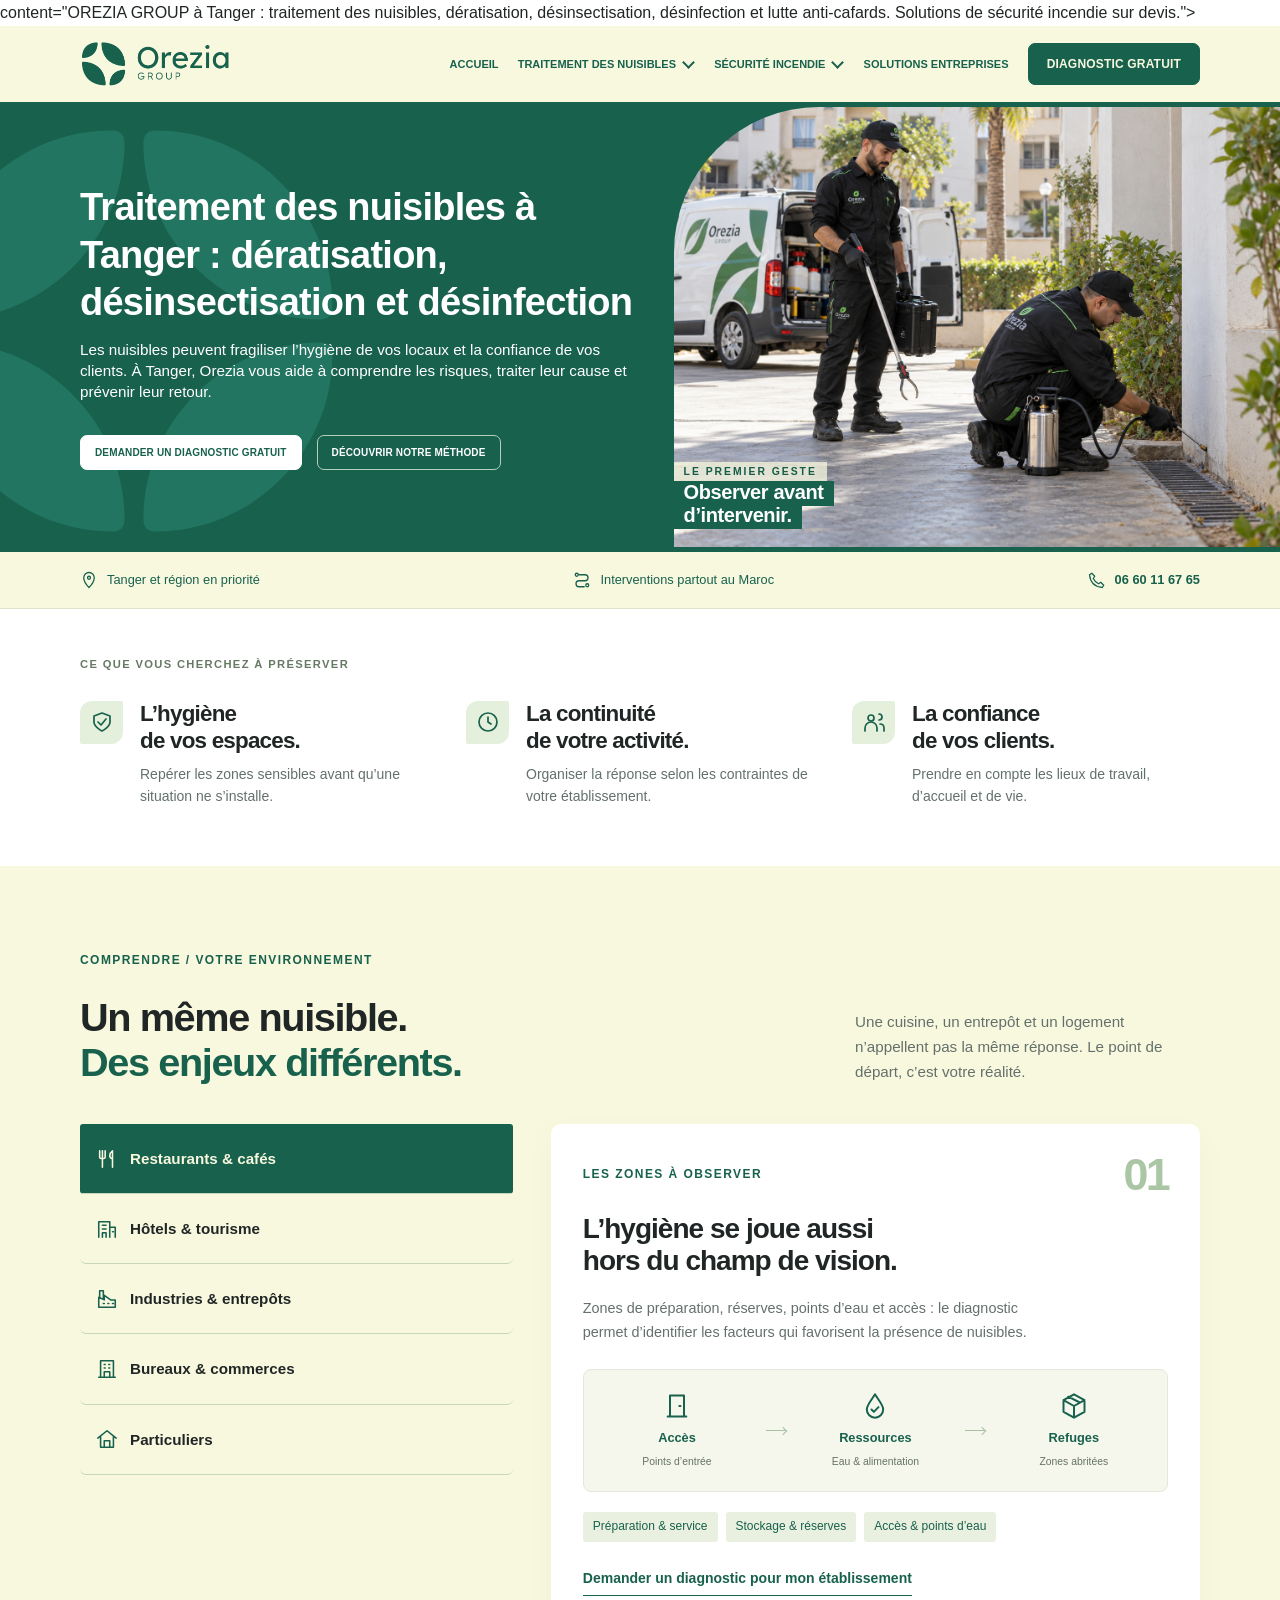
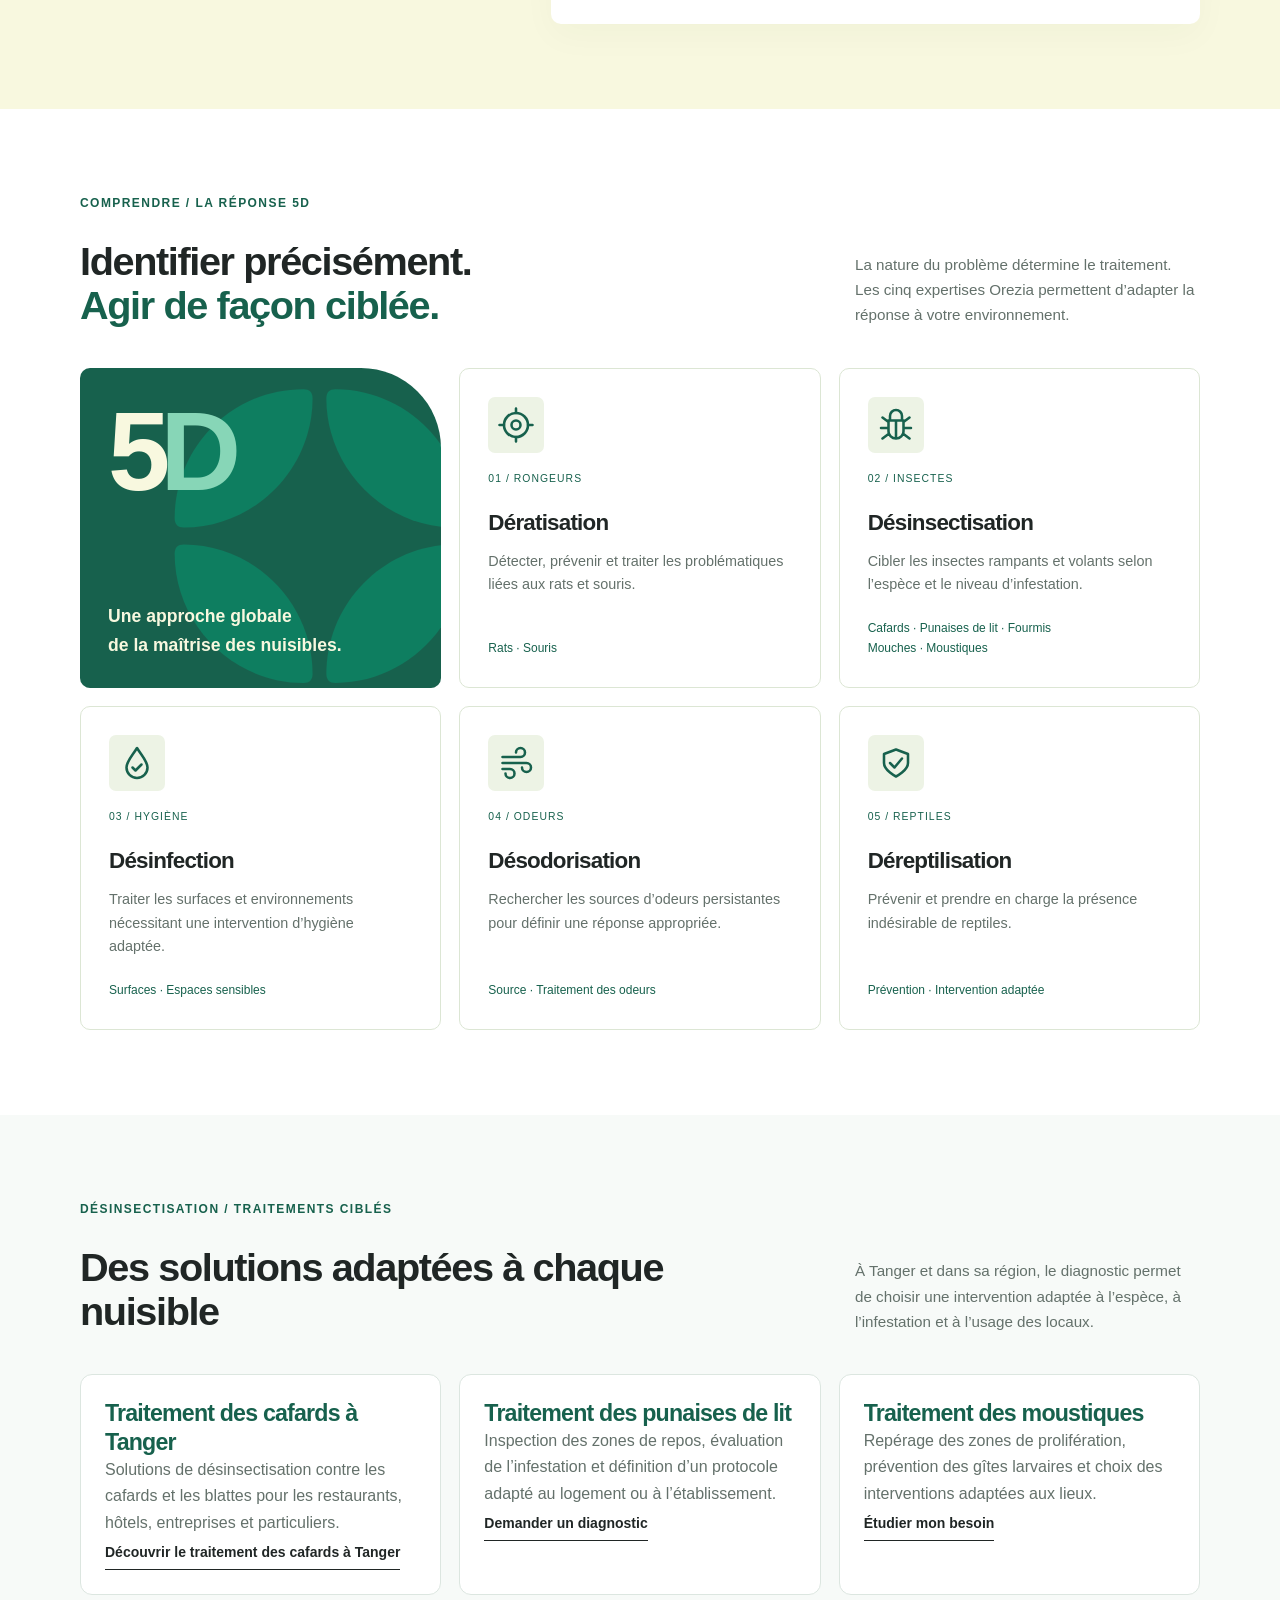
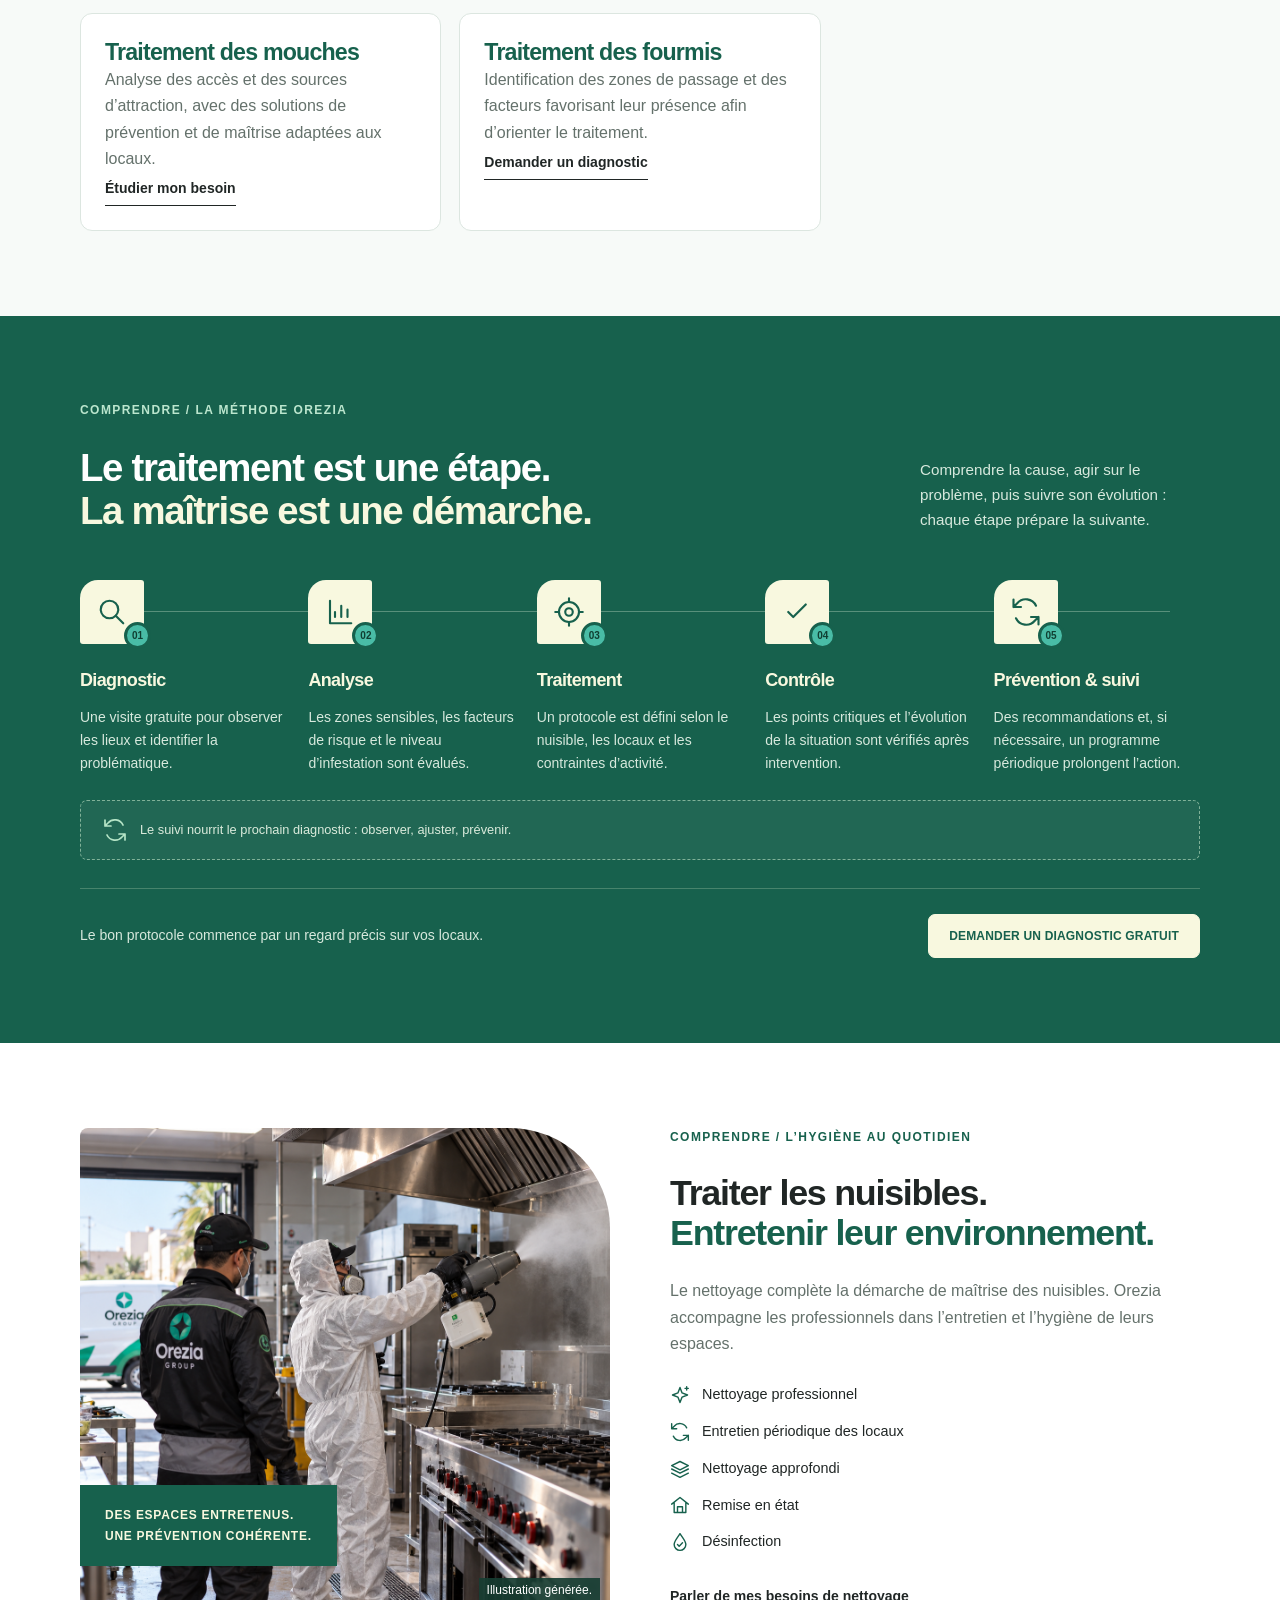
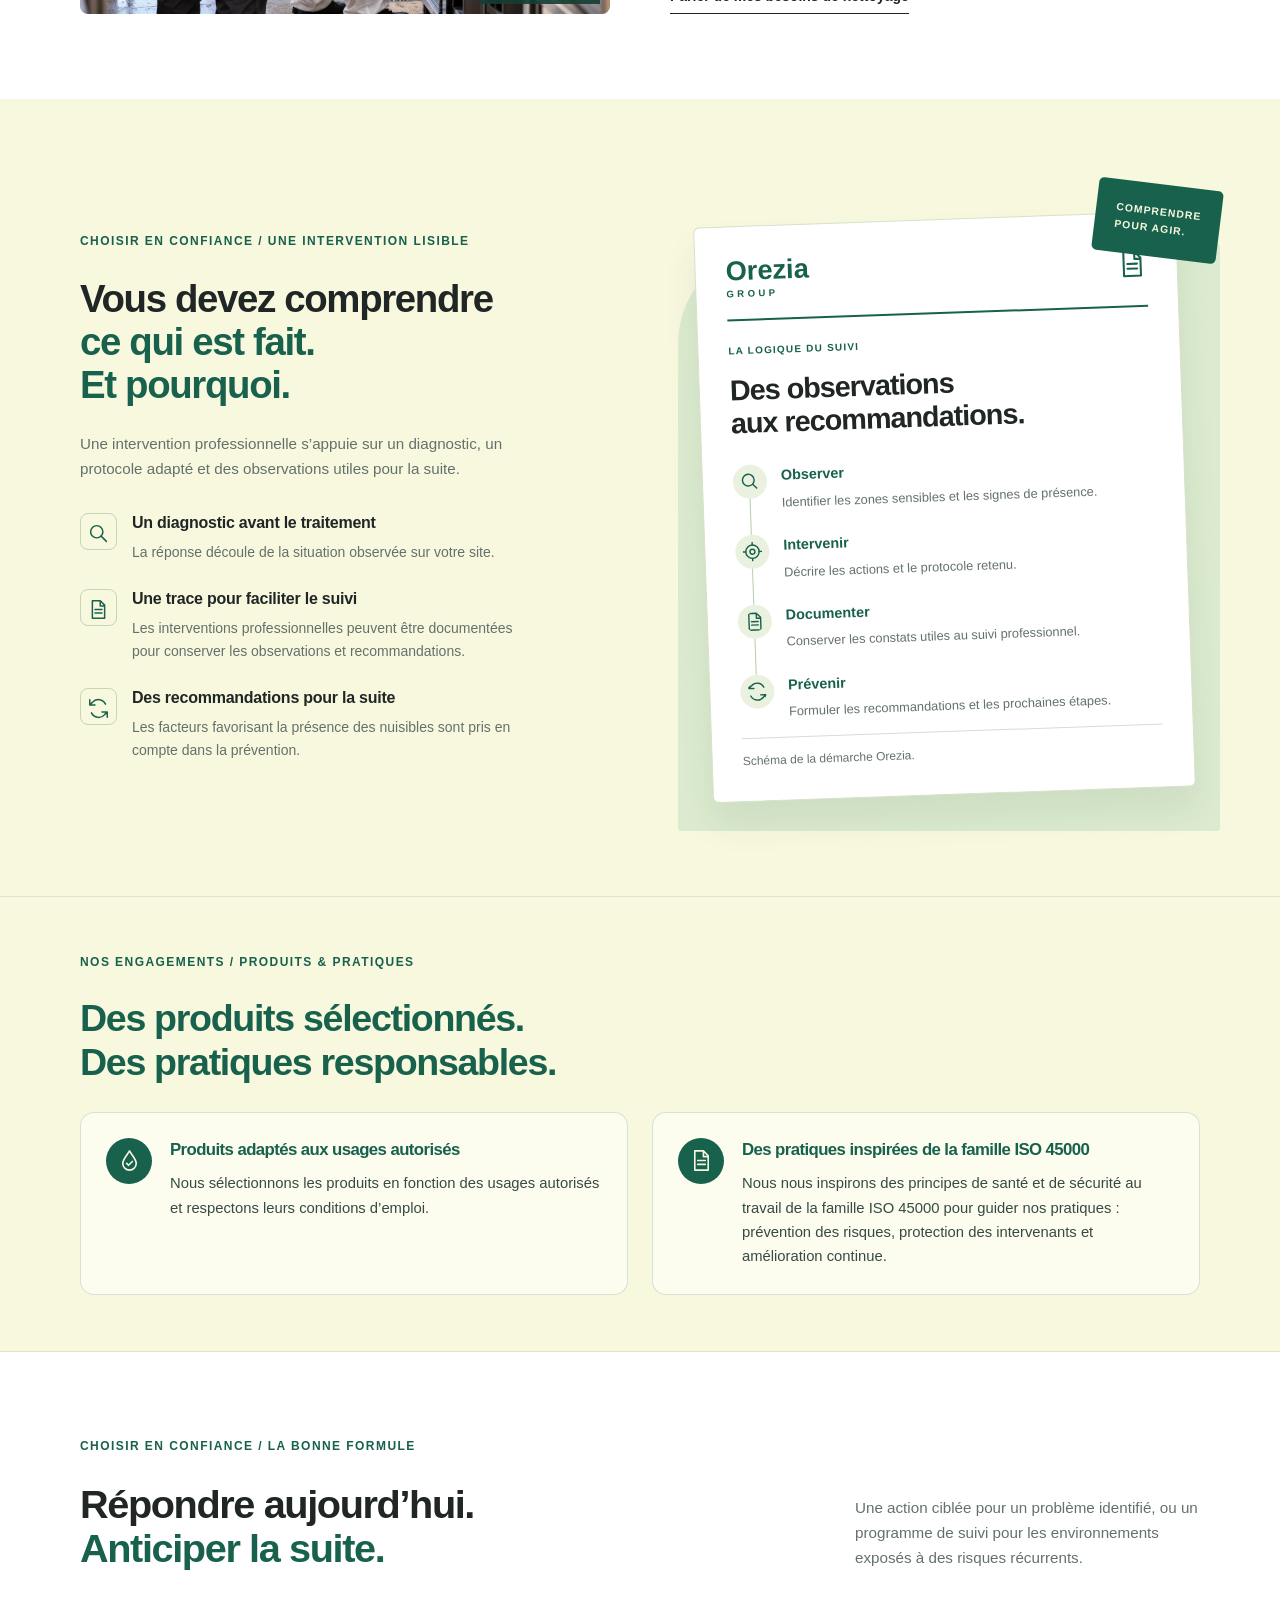
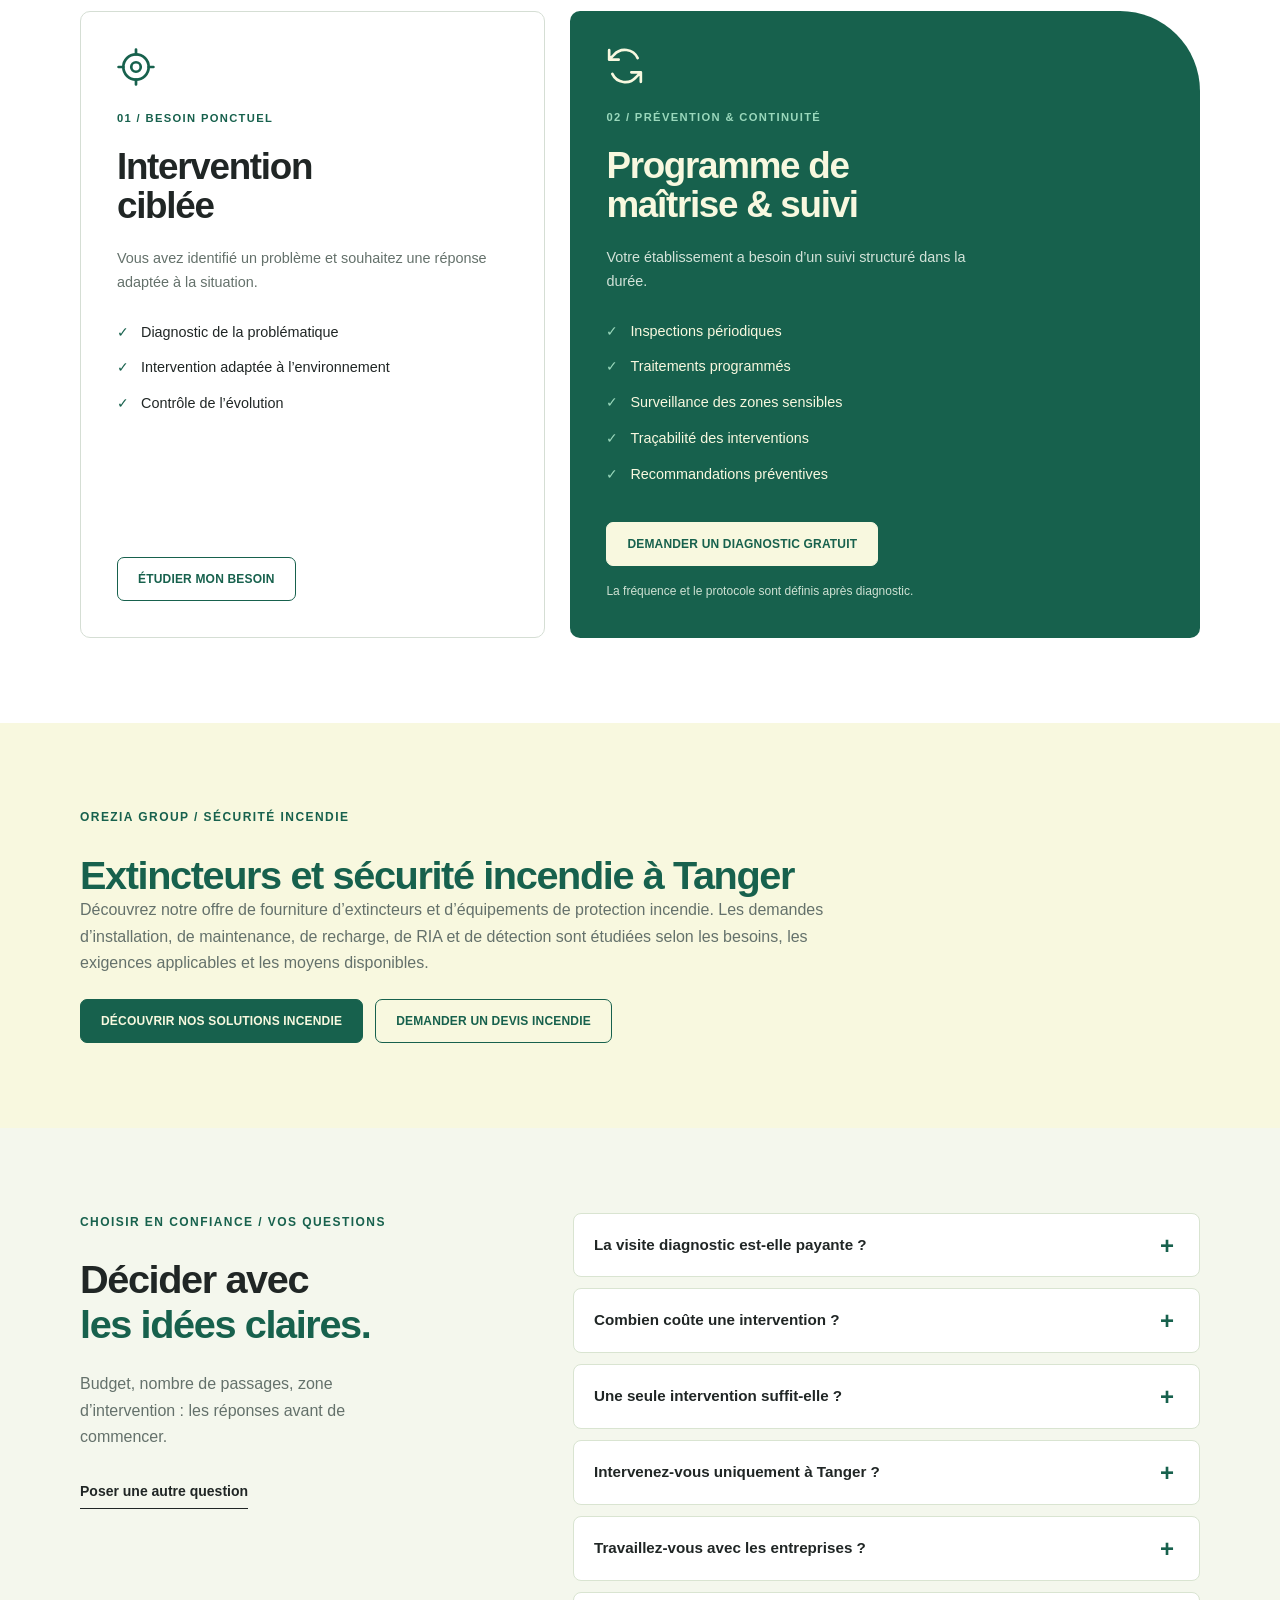
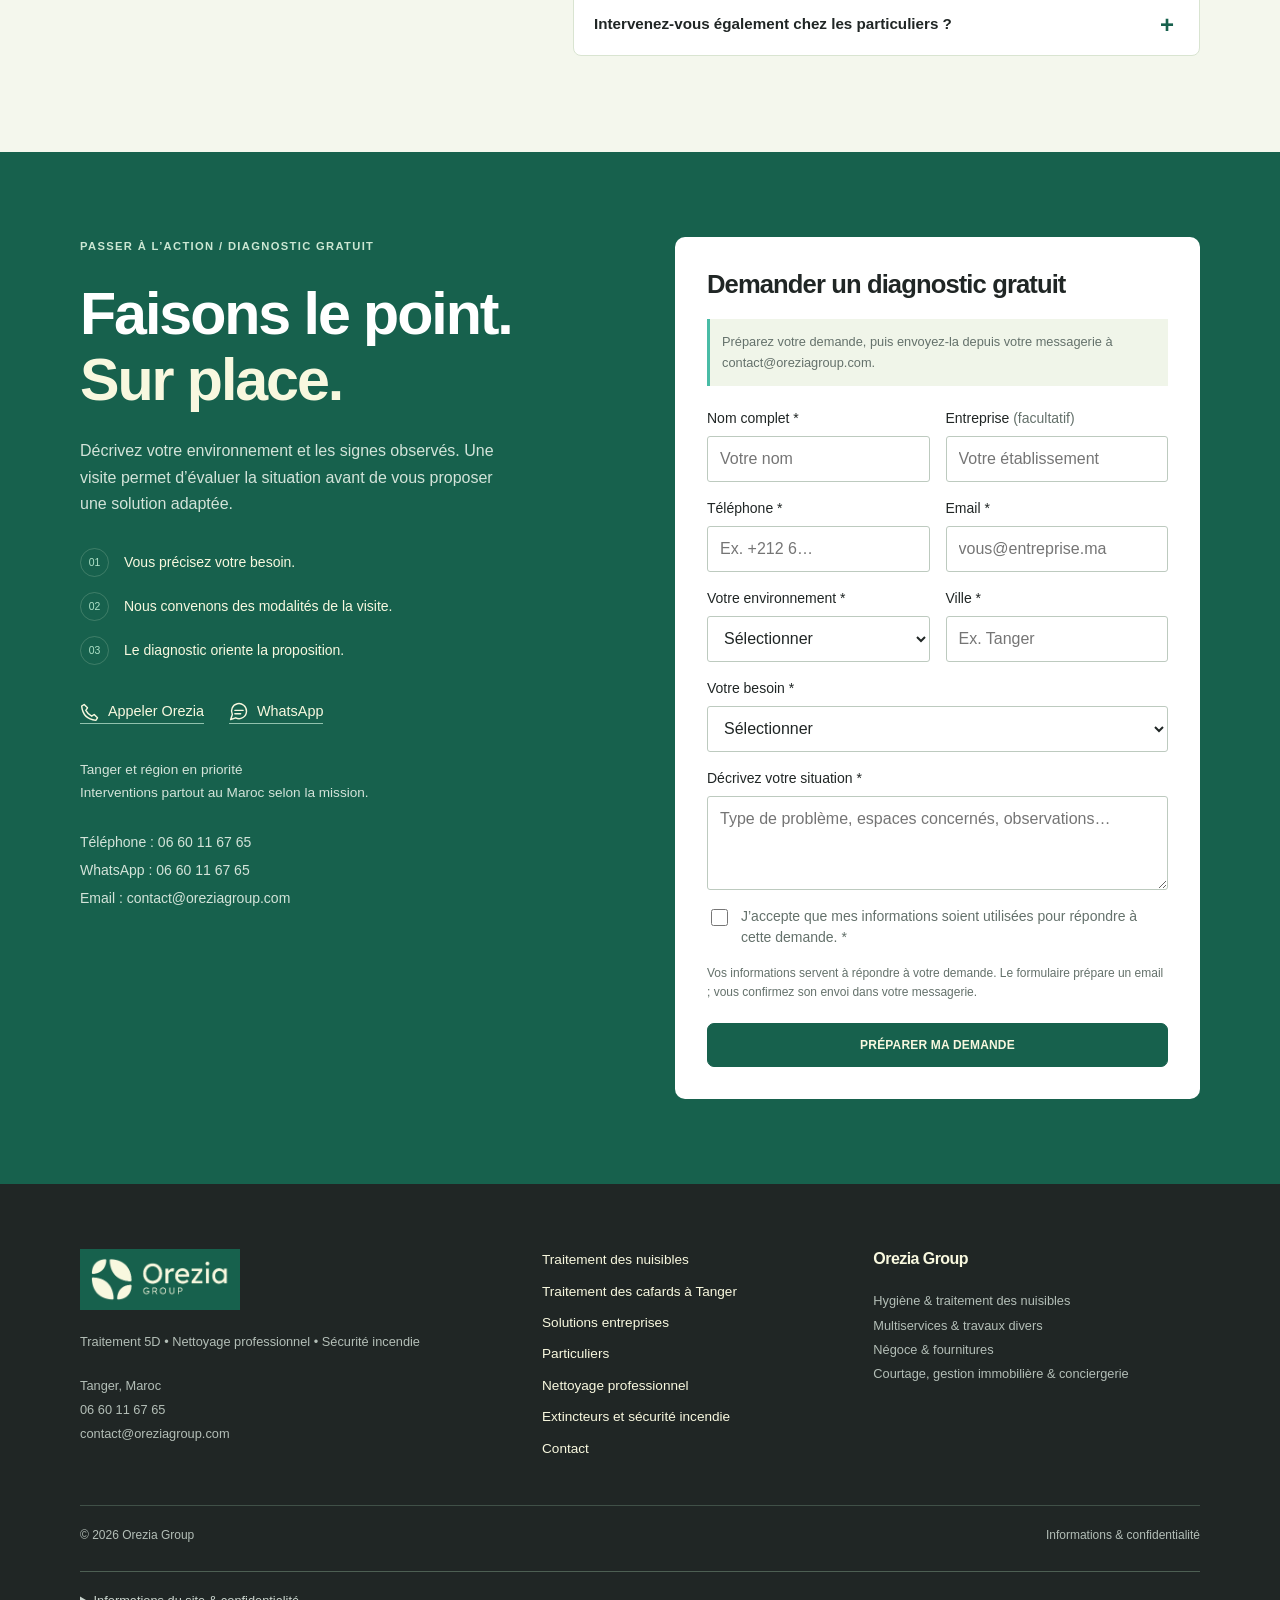
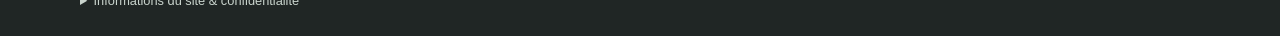
==== commit 9be355d2: "Update index.html" ====
--- a/index.html
+++ b/index.html
@@ -1,6 +1,6 @@
 <!doctype html>
 <html lang="fr">
-<head><meta charset="utf-8"><meta name="viewport" content="width=device-width,initial-scale=1"><title>Traitement des nuisibles à Tanger | OREZIA GROUP</title><meta name="description" content="OREZIA GROUP à Tanger : traitement des nuisibles, dératisation, désinsectisation, désinfection et lutte anti-cafards. Solutions de sécurité incendie sur devis."><meta name="theme-color" content="#17614d"><link rel="icon" href="assets/symbole.png"><link rel="stylesheet" href="site.css?v=final-3"><script src="config.js?v=final-3" defer></script><script src="script.js?v=final-3" defer></script><style>
+<head><meta charset="utf-8"><meta name="viewport" content="width=device-width,initial-scale=1"><title>N°1 du traitement des nuisibles à Tanger | OREZIA GROUP</title><meta name="description" content="OREZIA GROUP, N°1 du traitement des nuisibles à Tanger. Spécialiste du traitement des cafards, de la dératisation, de la désinsectisation et de la désinfection. Diagnostic gratuit."> content="OREZIA GROUP à Tanger : traitement des nuisibles, dératisation, désinsectisation, désinfection et lutte anti-cafards. Solutions de sécurité incendie sur devis."><meta name="theme-color" content="#17614d"><link rel="icon" href="assets/symbole.png"><link rel="stylesheet" href="site.css?v=final-3"><script src="config.js?v=final-3" defer></script><script src="script.js?v=final-3" defer></script><style>
 .orezia-engagements{padding:56px 0;background:#f8f8df;border-top:1px solid #17614d20;border-bottom:1px solid #17614d20;color:#17614d}
 .orezia-engagements h2{font-size:clamp(1.65rem,3vw,2.35rem);margin:0 0 28px;line-height:1.15}
 .orezia-engagements-grid{display:grid;grid-template-columns:1fr 1fr;gap:24px}
@@ -120,7 +120,7 @@
       <a href="/#desinsectisation">Désinsectisation</a>
       <a href="/traitement-cafards-tanger.html">Traitement des cafards</a>
       <!-- Remplacer les liens vers les sections par les URL des pages dédiées dès leur publication. -->
-      <a href="/#punaises-de-lit">Traitement des punaises de lit</a>
+      <a href="/traitement-punaises-de-lit-tanger.html">Traitement des punaises de lit</a>
       <a href="/#moustiques">Traitement des moustiques</a>
       <a href="/#mouches">Traitement des mouches</a>
       <a href="/#fourmis">Traitement des fourmis</a>
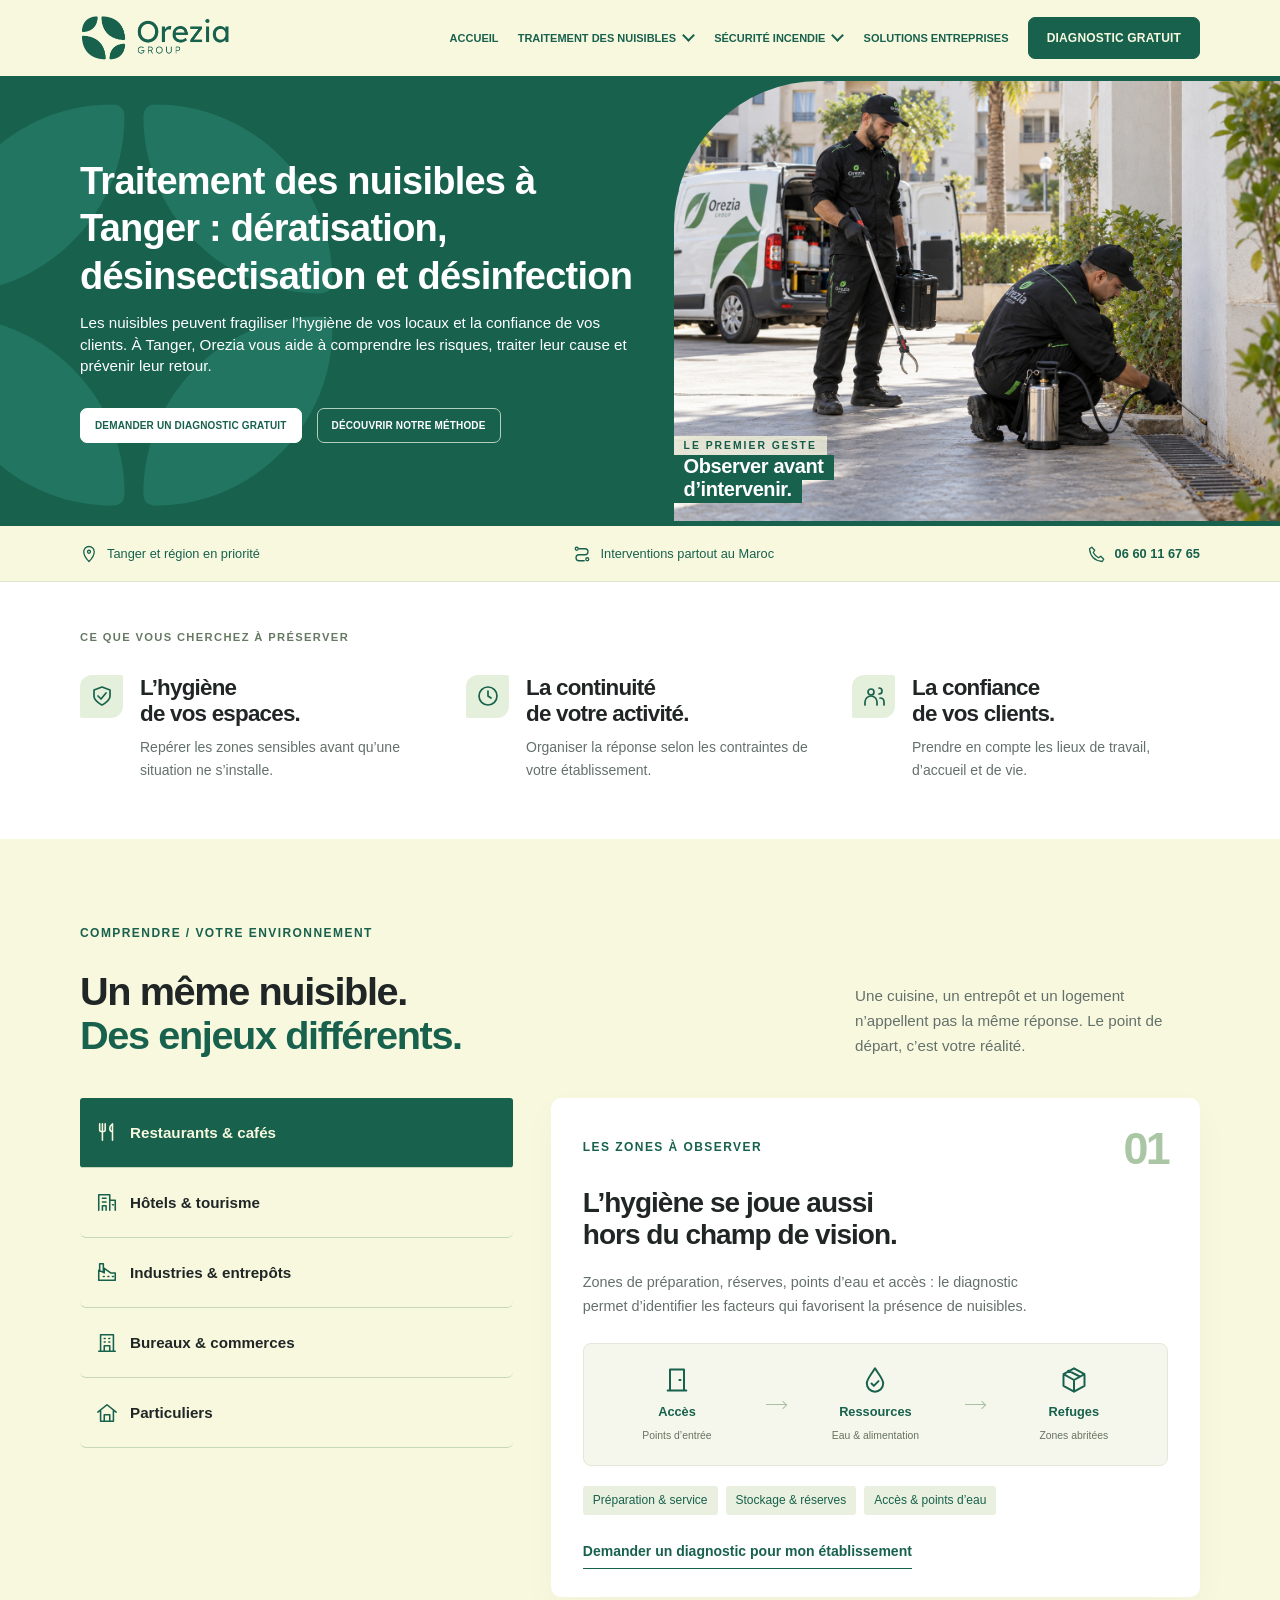
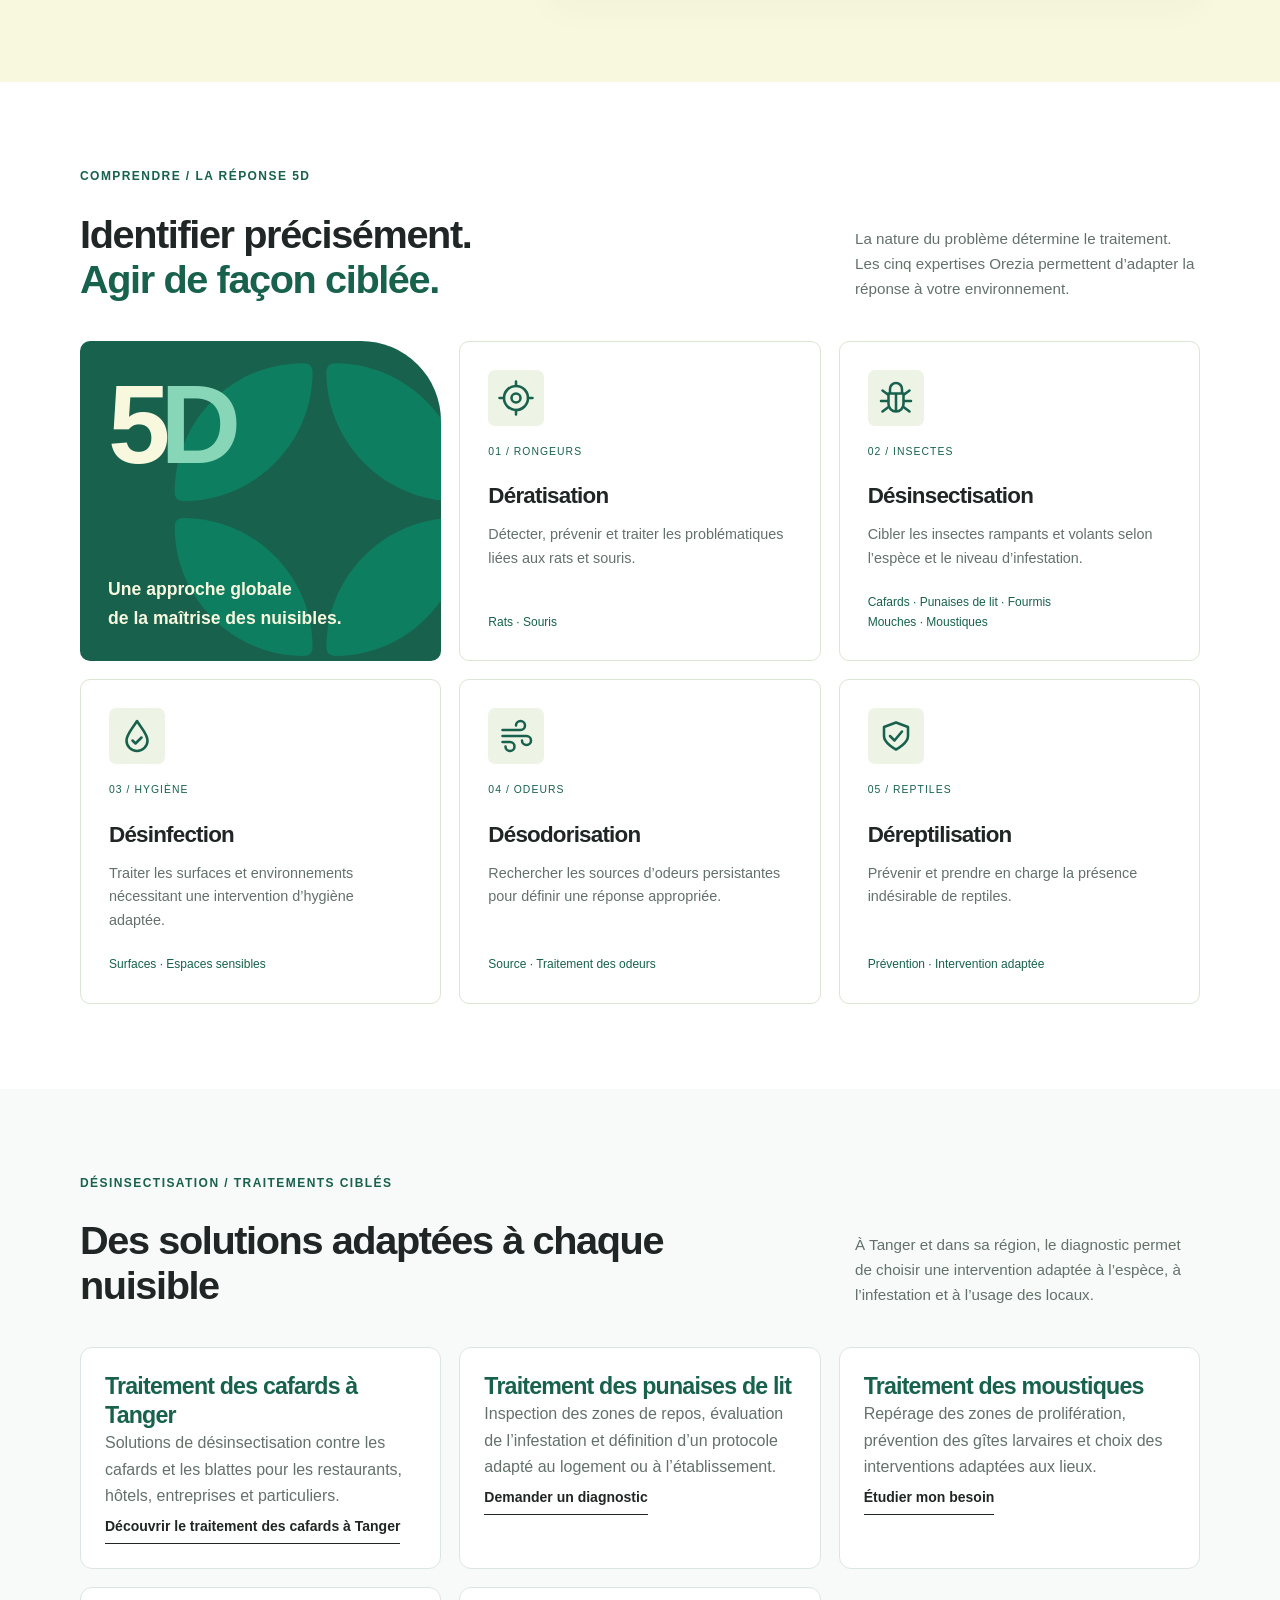
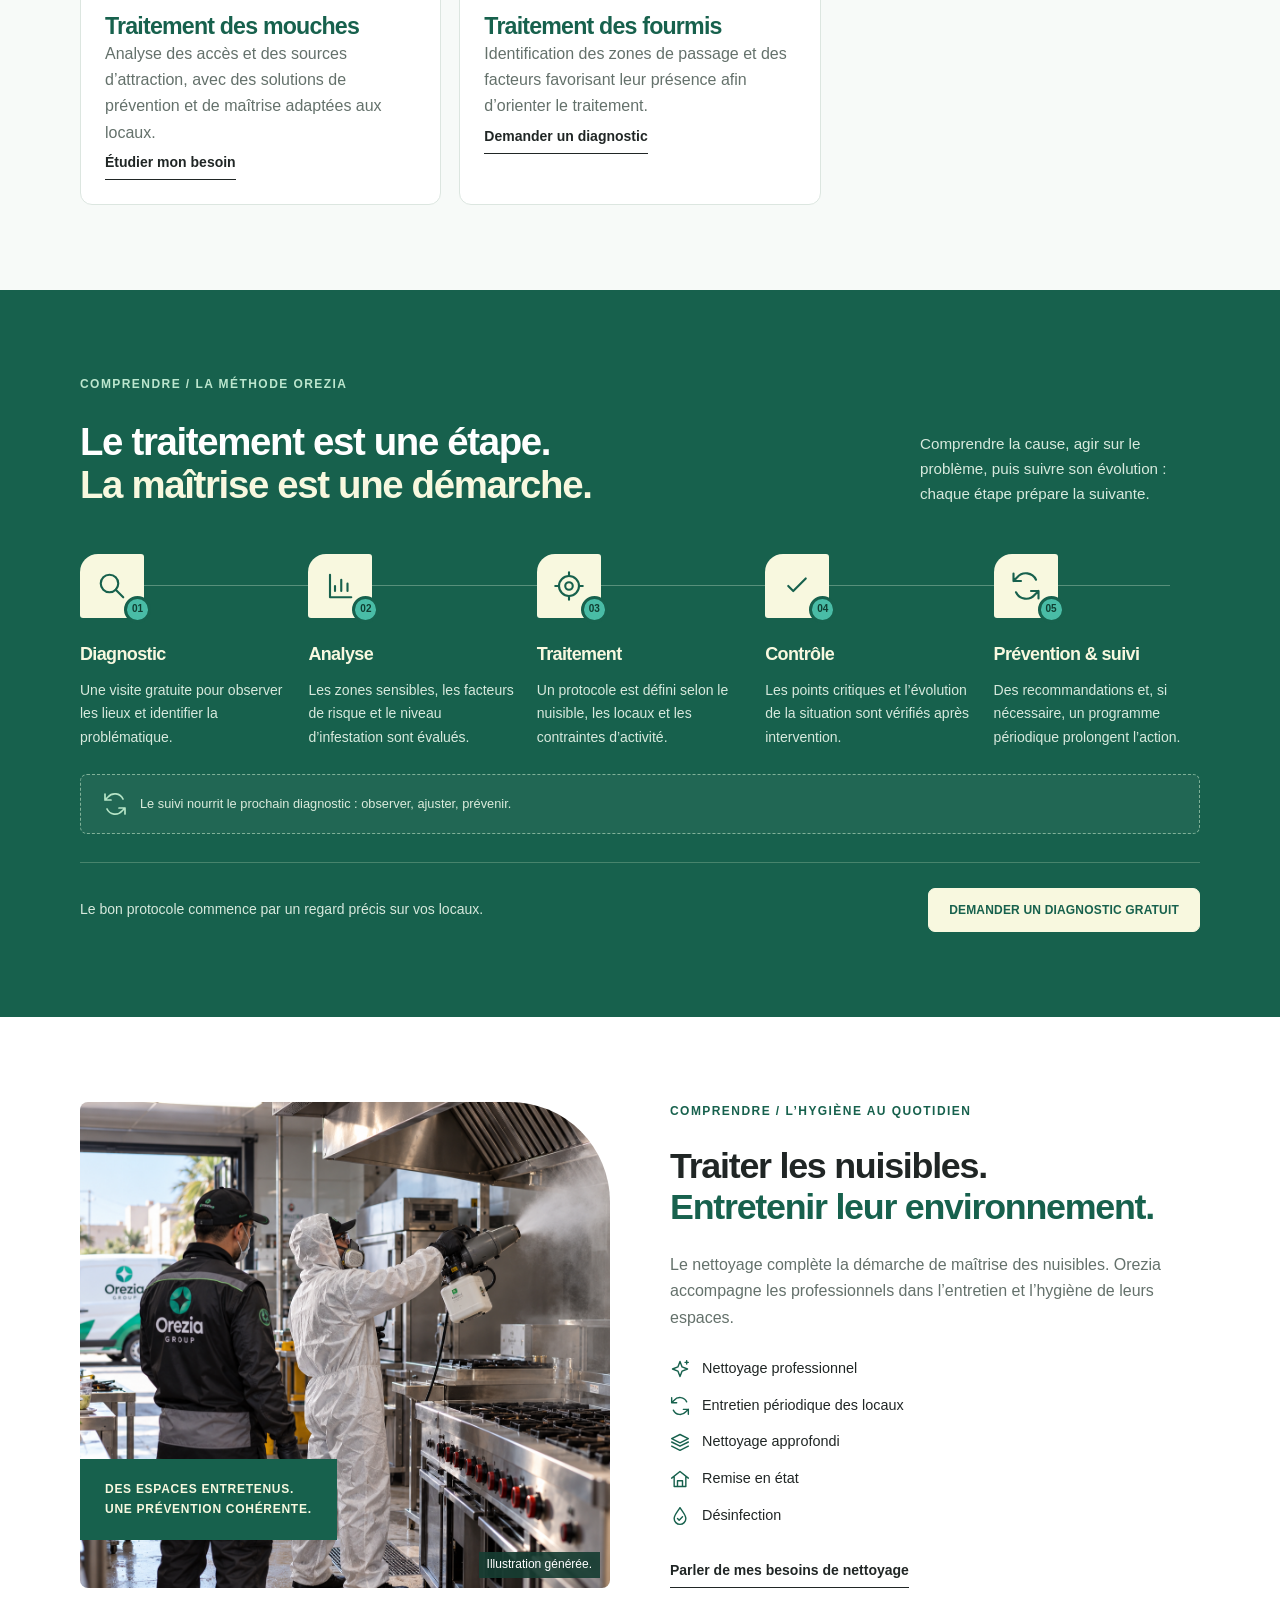
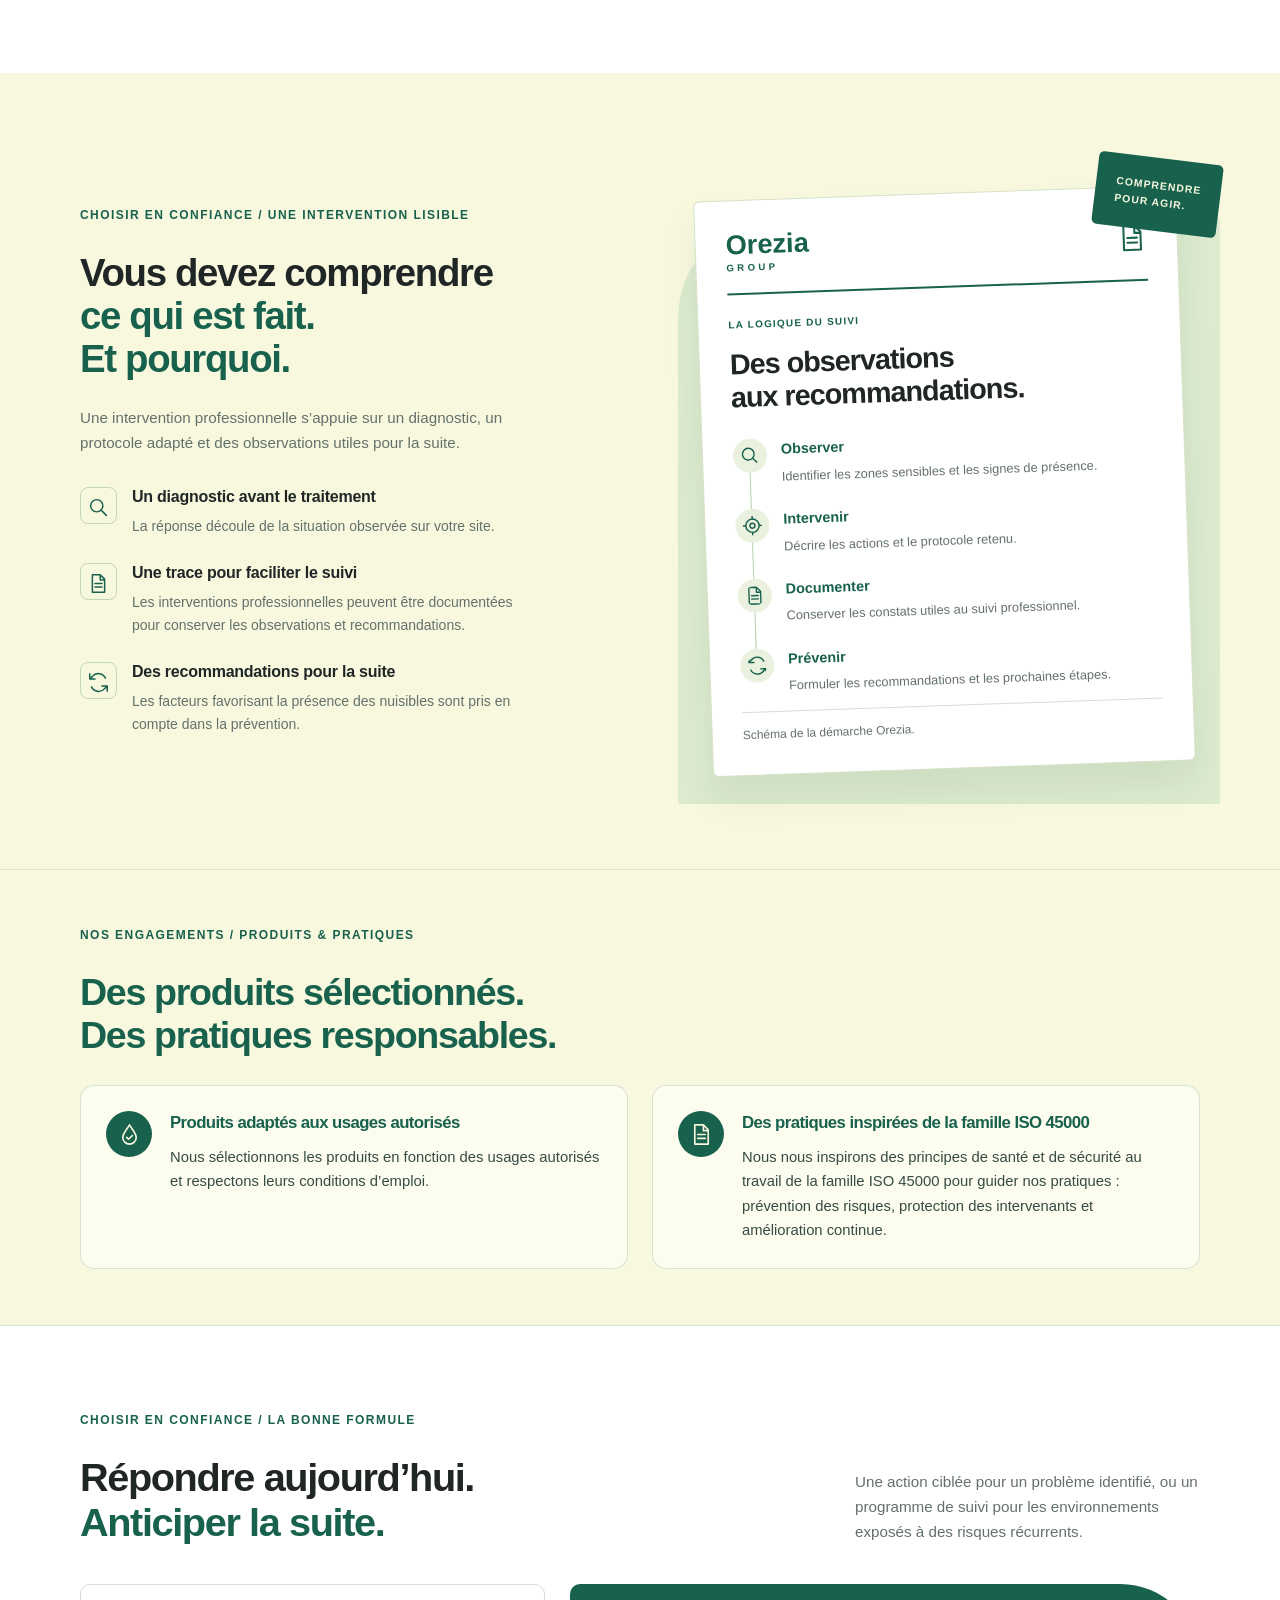
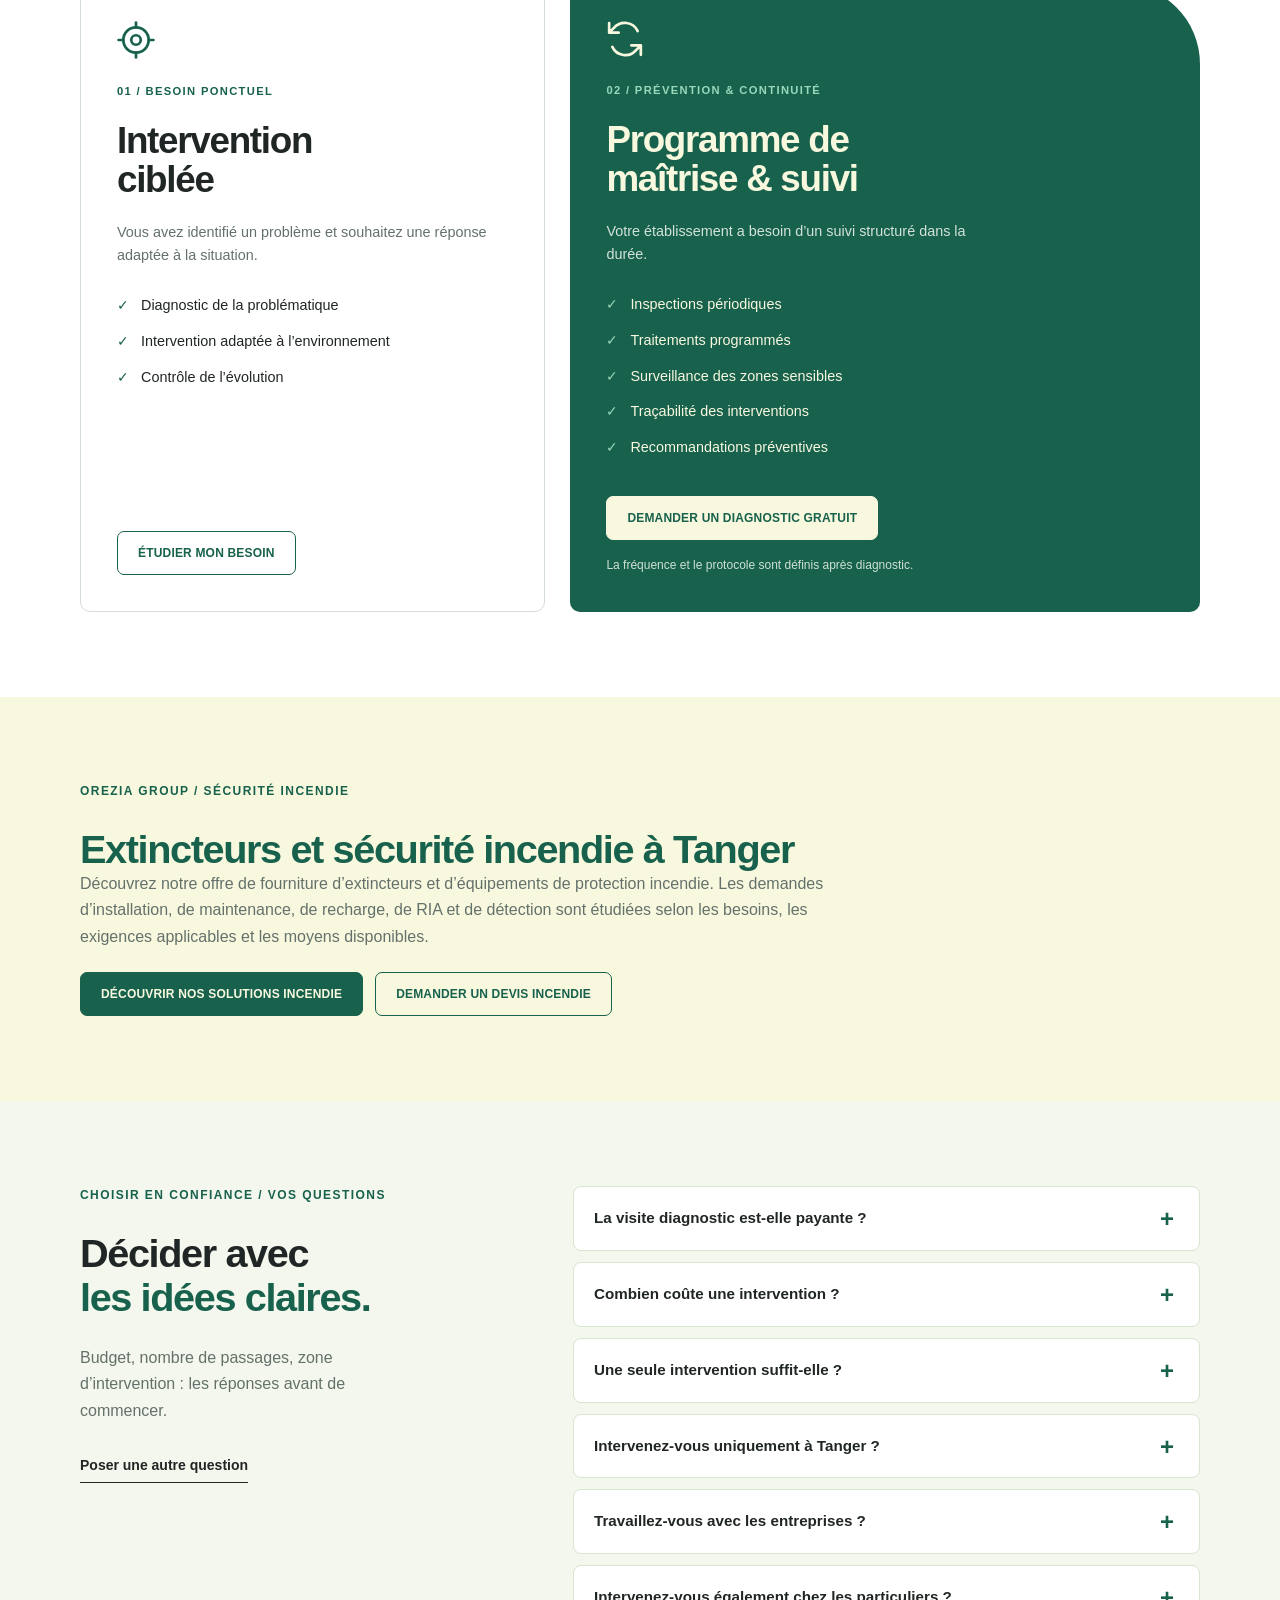
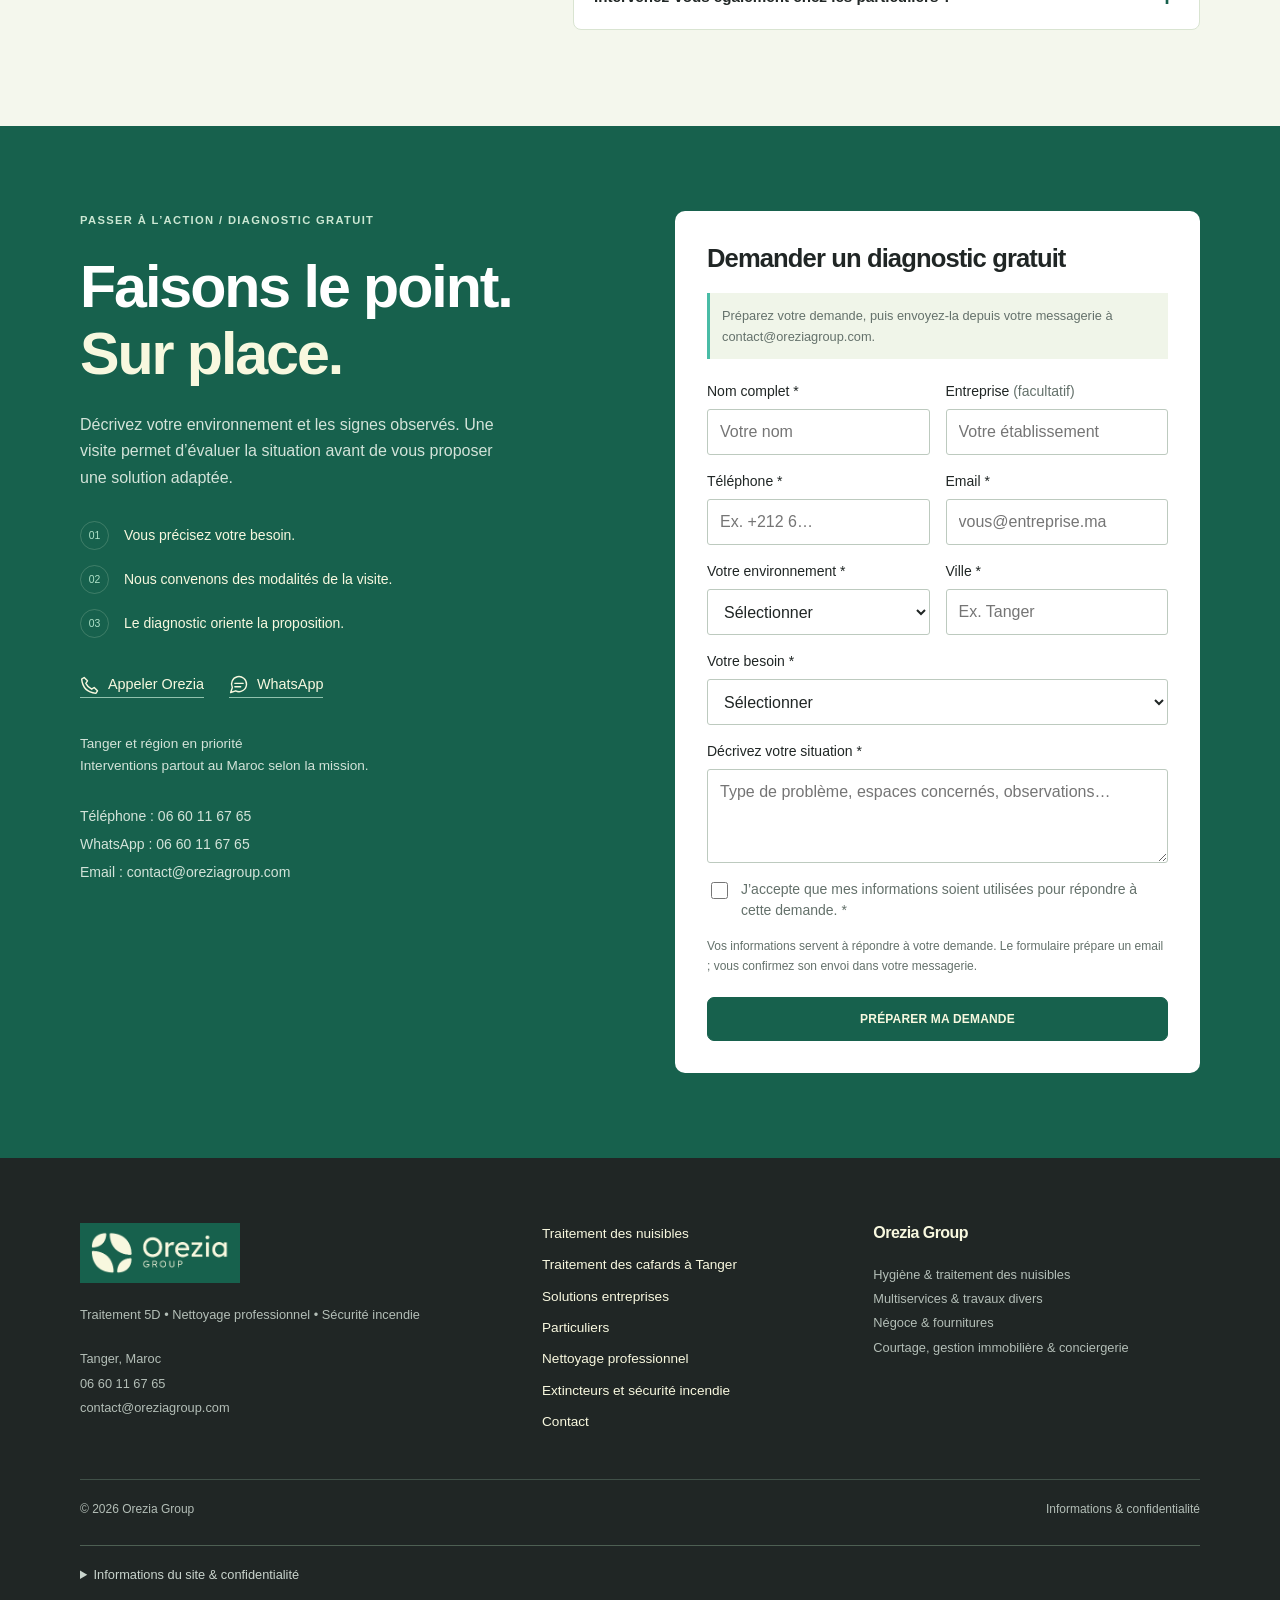
==== commit f7009bd7: "Update index.html" ====
--- a/index.html
+++ b/index.html
@@ -1,6 +1,16 @@
 <!doctype html>
 <html lang="fr">
-<head><meta charset="utf-8"><meta name="viewport" content="width=device-width,initial-scale=1"><title>N°1 du traitement des nuisibles à Tanger | OREZIA GROUP</title><meta name="description" content="OREZIA GROUP, N°1 du traitement des nuisibles à Tanger. Spécialiste du traitement des cafards, de la dératisation, de la désinsectisation et de la désinfection. Diagnostic gratuit."> content="OREZIA GROUP à Tanger : traitement des nuisibles, dératisation, désinsectisation, désinfection et lutte anti-cafards. Solutions de sécurité incendie sur devis."><meta name="theme-color" content="#17614d"><link rel="icon" href="assets/symbole.png"><link rel="stylesheet" href="site.css?v=final-3"><script src="config.js?v=final-3" defer></script><script src="script.js?v=final-3" defer></script><style>
+<head>
+<meta charset="utf-8">
+<meta name="viewport" content="width=device-width,initial-scale=1">
+<title>Traitement des nuisibles à Tanger | OREZIA GROUP</title>
+<meta name="description" content="Traitement des nuisibles à Tanger avec OREZIA GROUP. Dératisation, désinsectisation, désinfection, traitement des cafards et punaises de lit. Diagnostic gratuit.">
+<meta name="theme-color" content="#17614d">
+<link rel="icon" href="assets/symbole.png">
+<link rel="stylesheet" href="site.css?v=final-3">
+<script src="config.js?v=final-3" defer></script>
+<script src="script.js?v=final-3" defer></script>
+<style>
 .orezia-engagements{padding:56px 0;background:#f8f8df;border-top:1px solid #17614d20;border-bottom:1px solid #17614d20;color:#17614d}
 .orezia-engagements h2{font-size:clamp(1.65rem,3vw,2.35rem);margin:0 0 28px;line-height:1.15}
 .orezia-engagements-grid{display:grid;grid-template-columns:1fr 1fr;gap:24px}
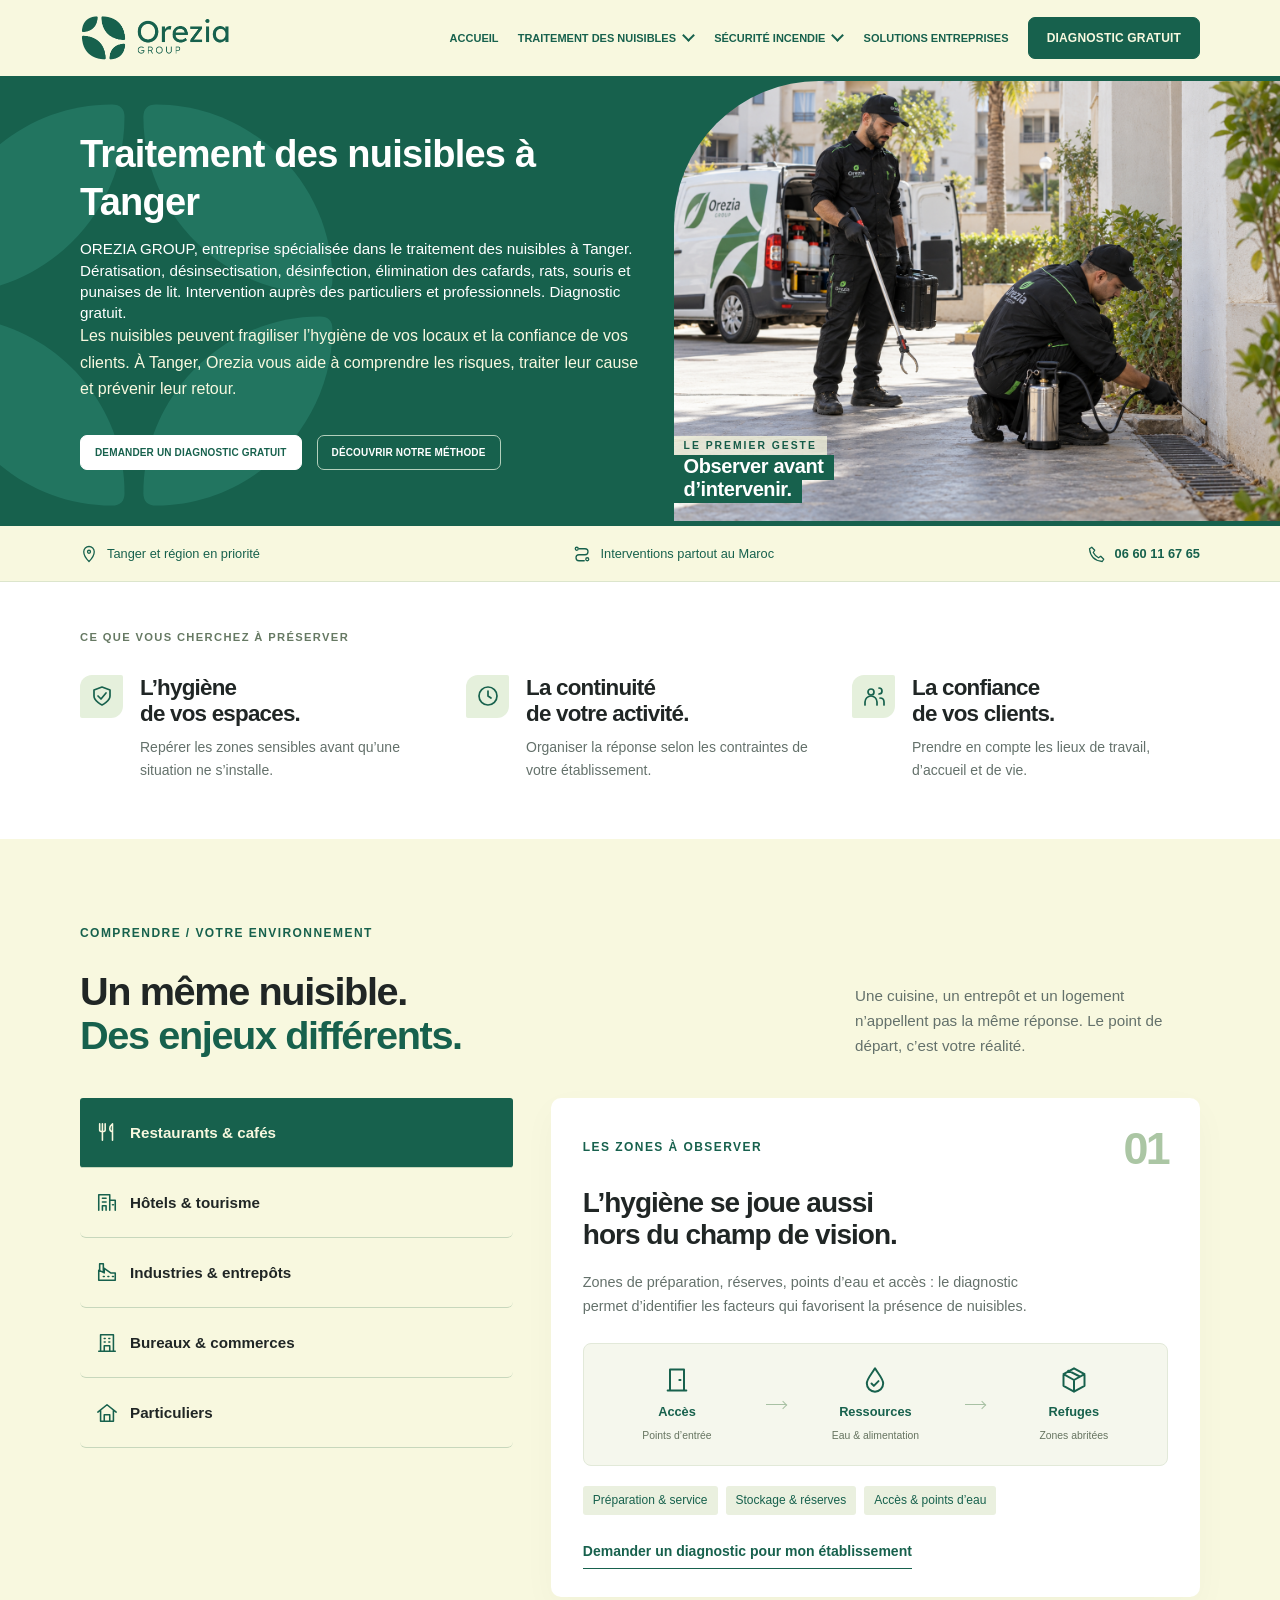
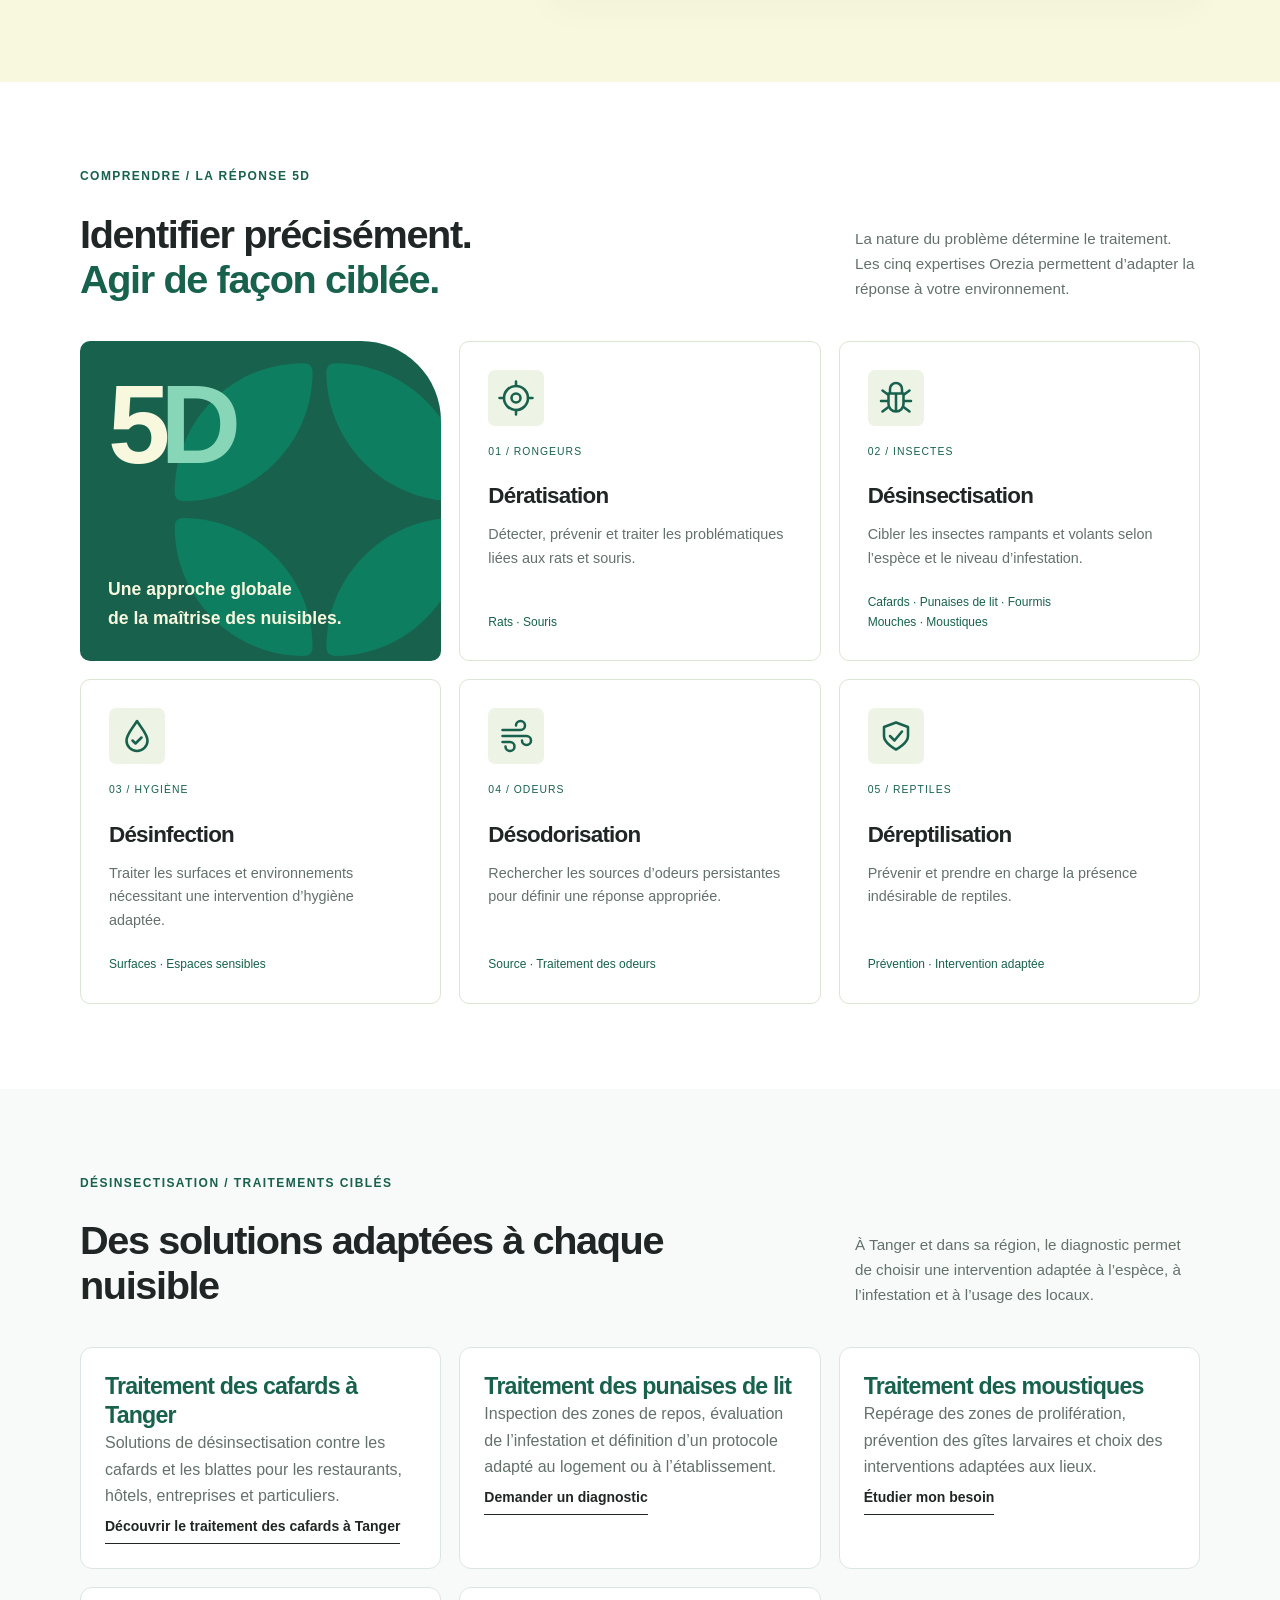
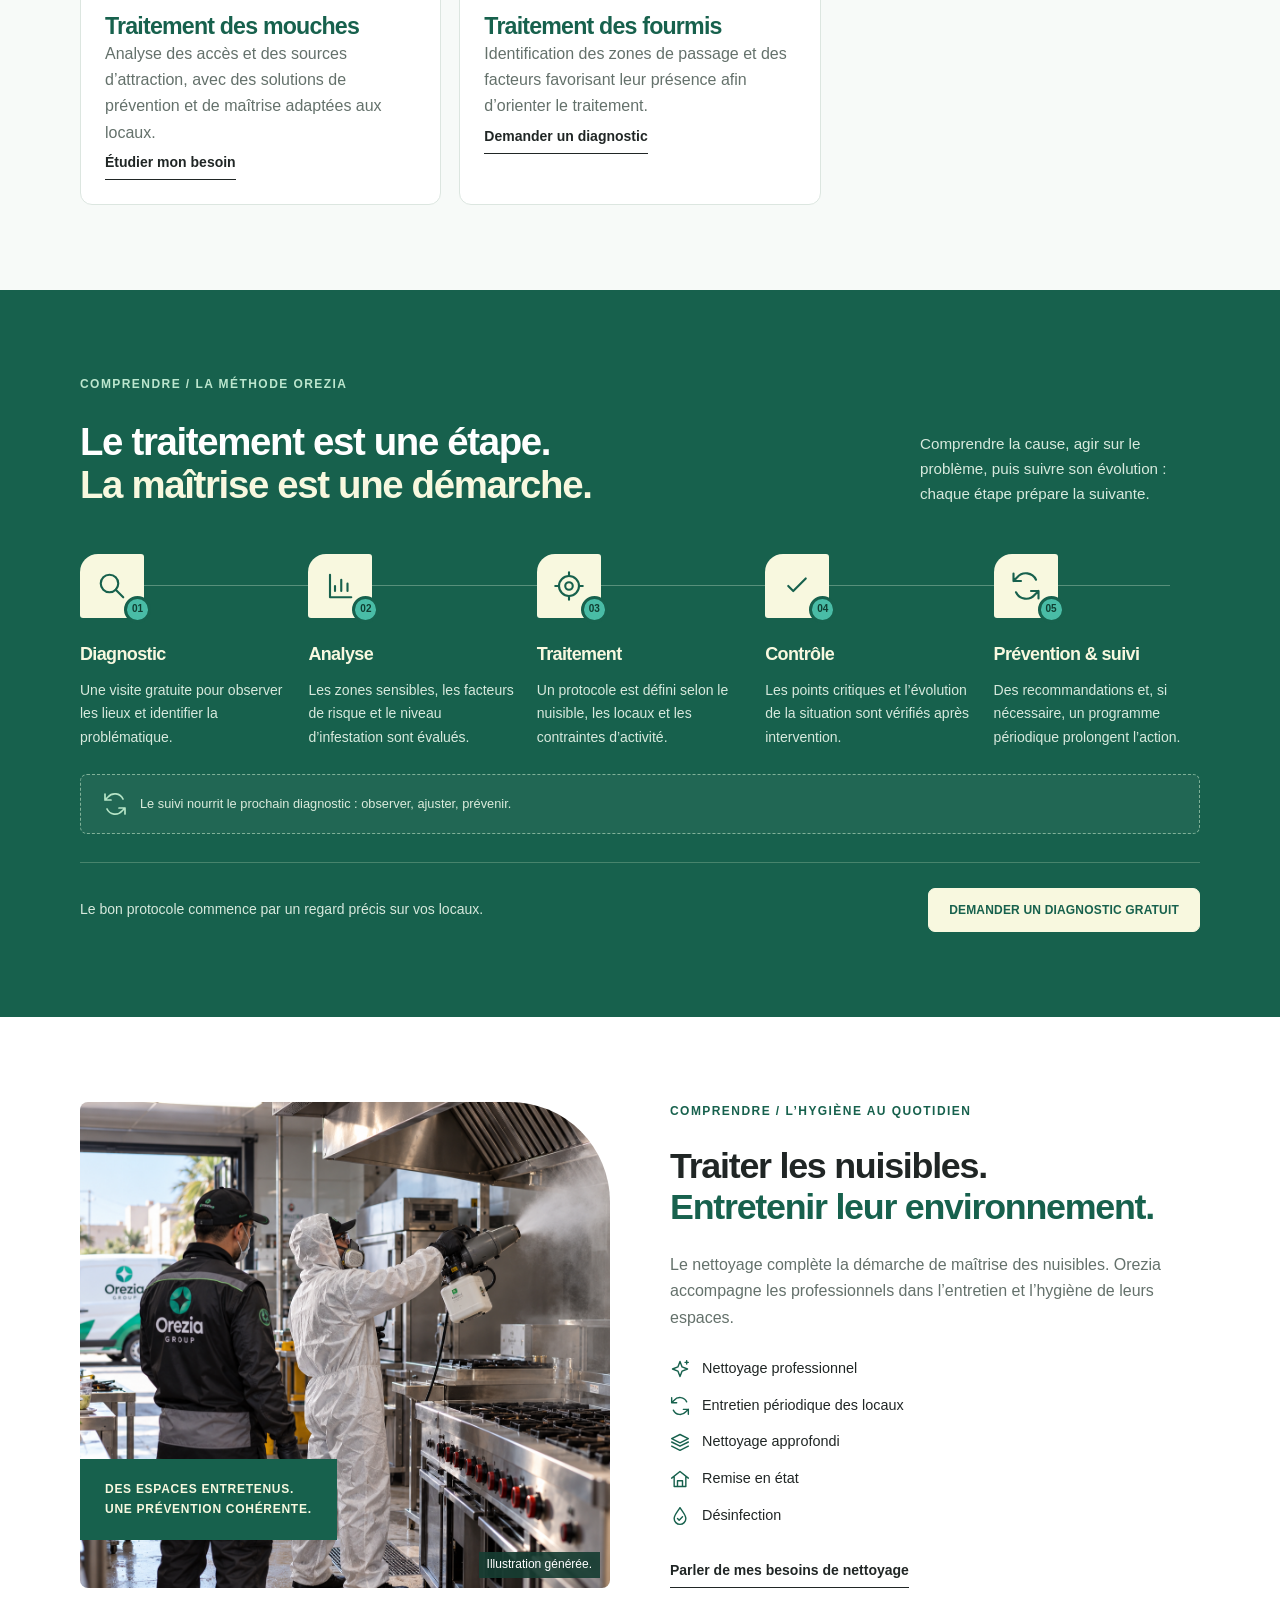
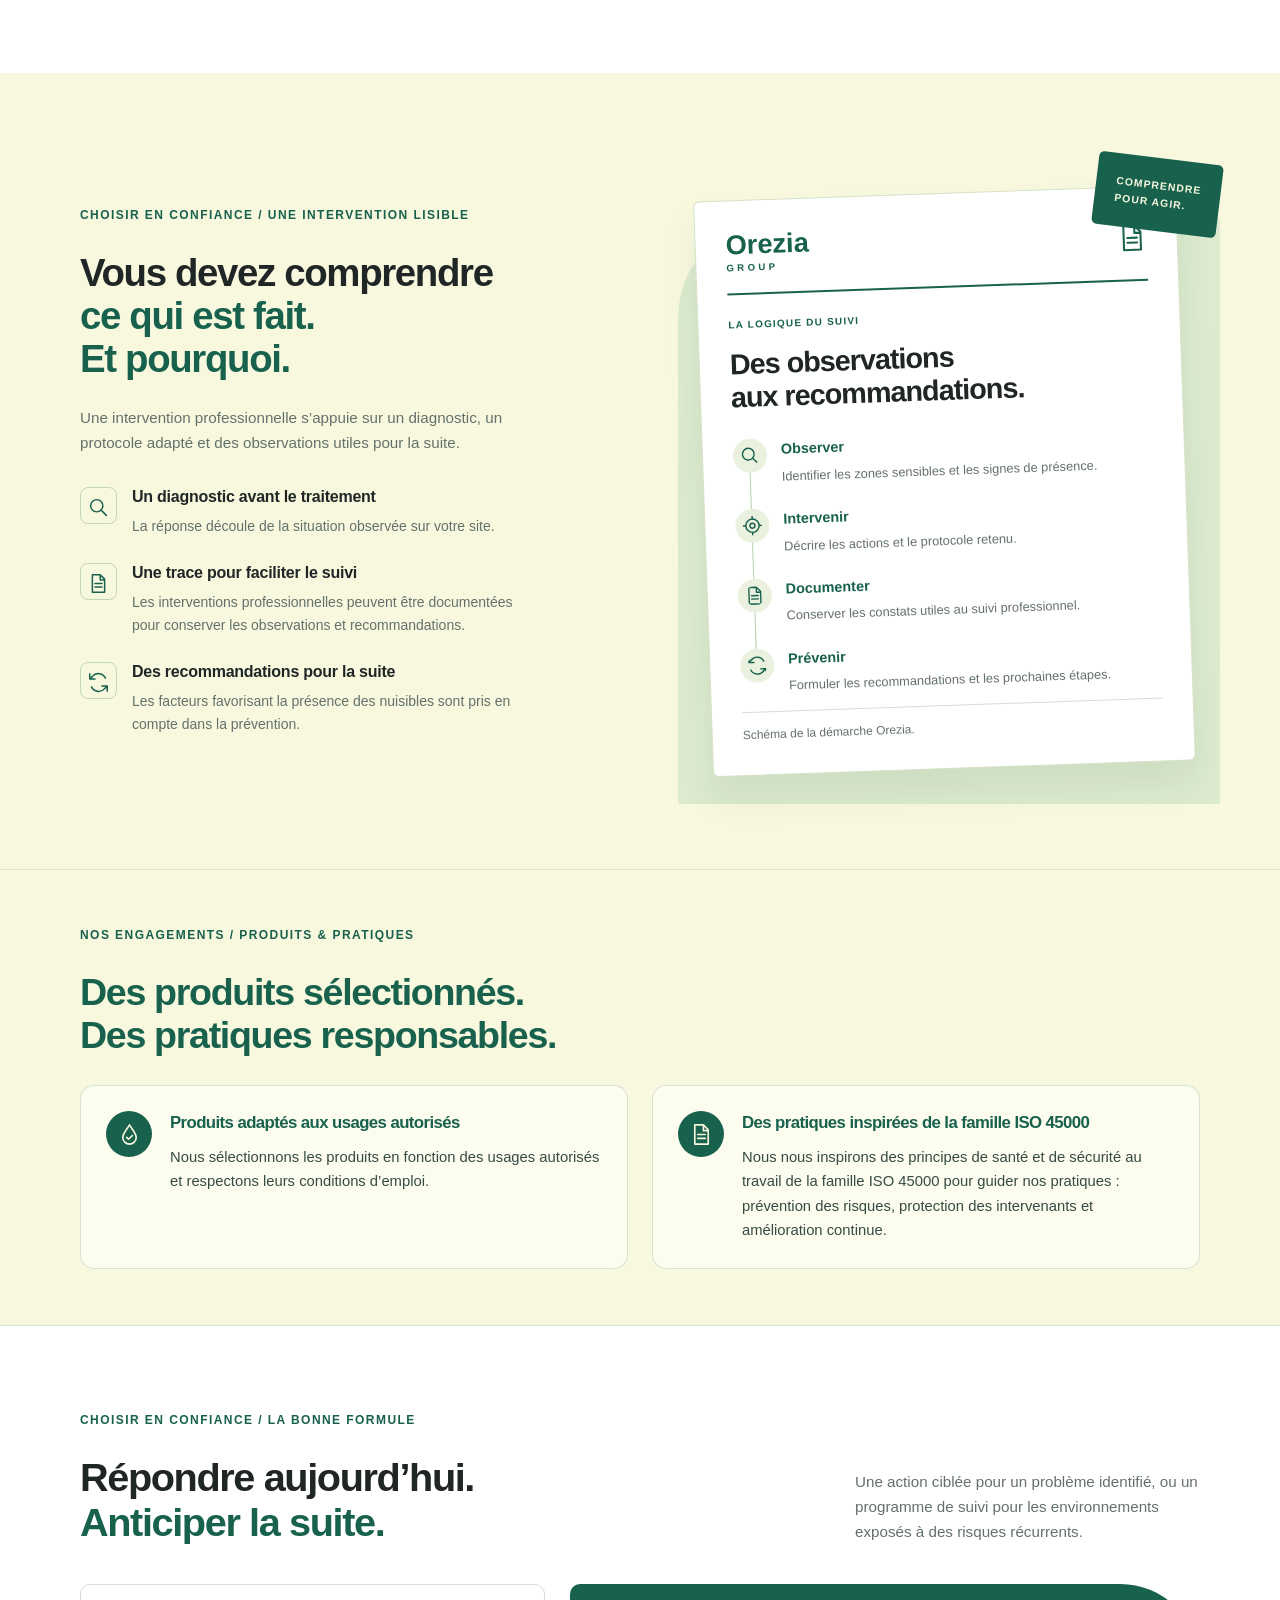
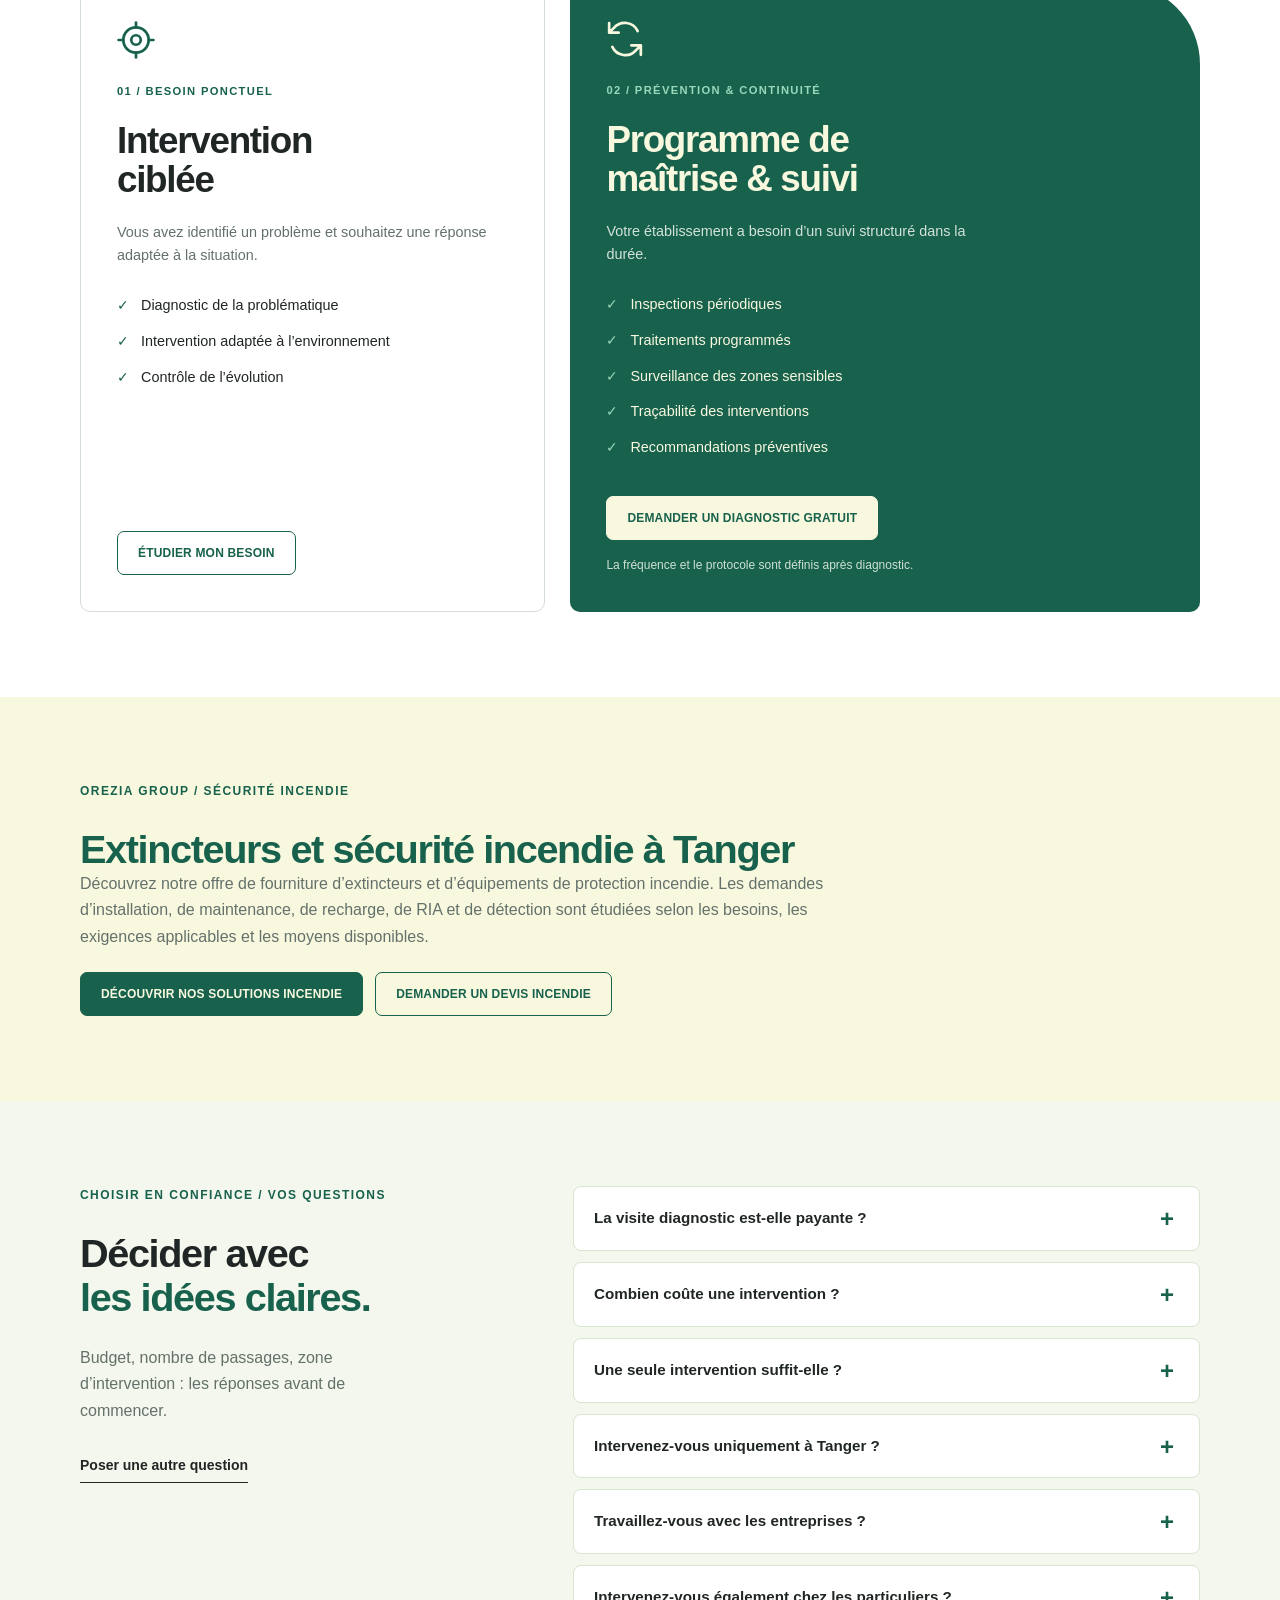
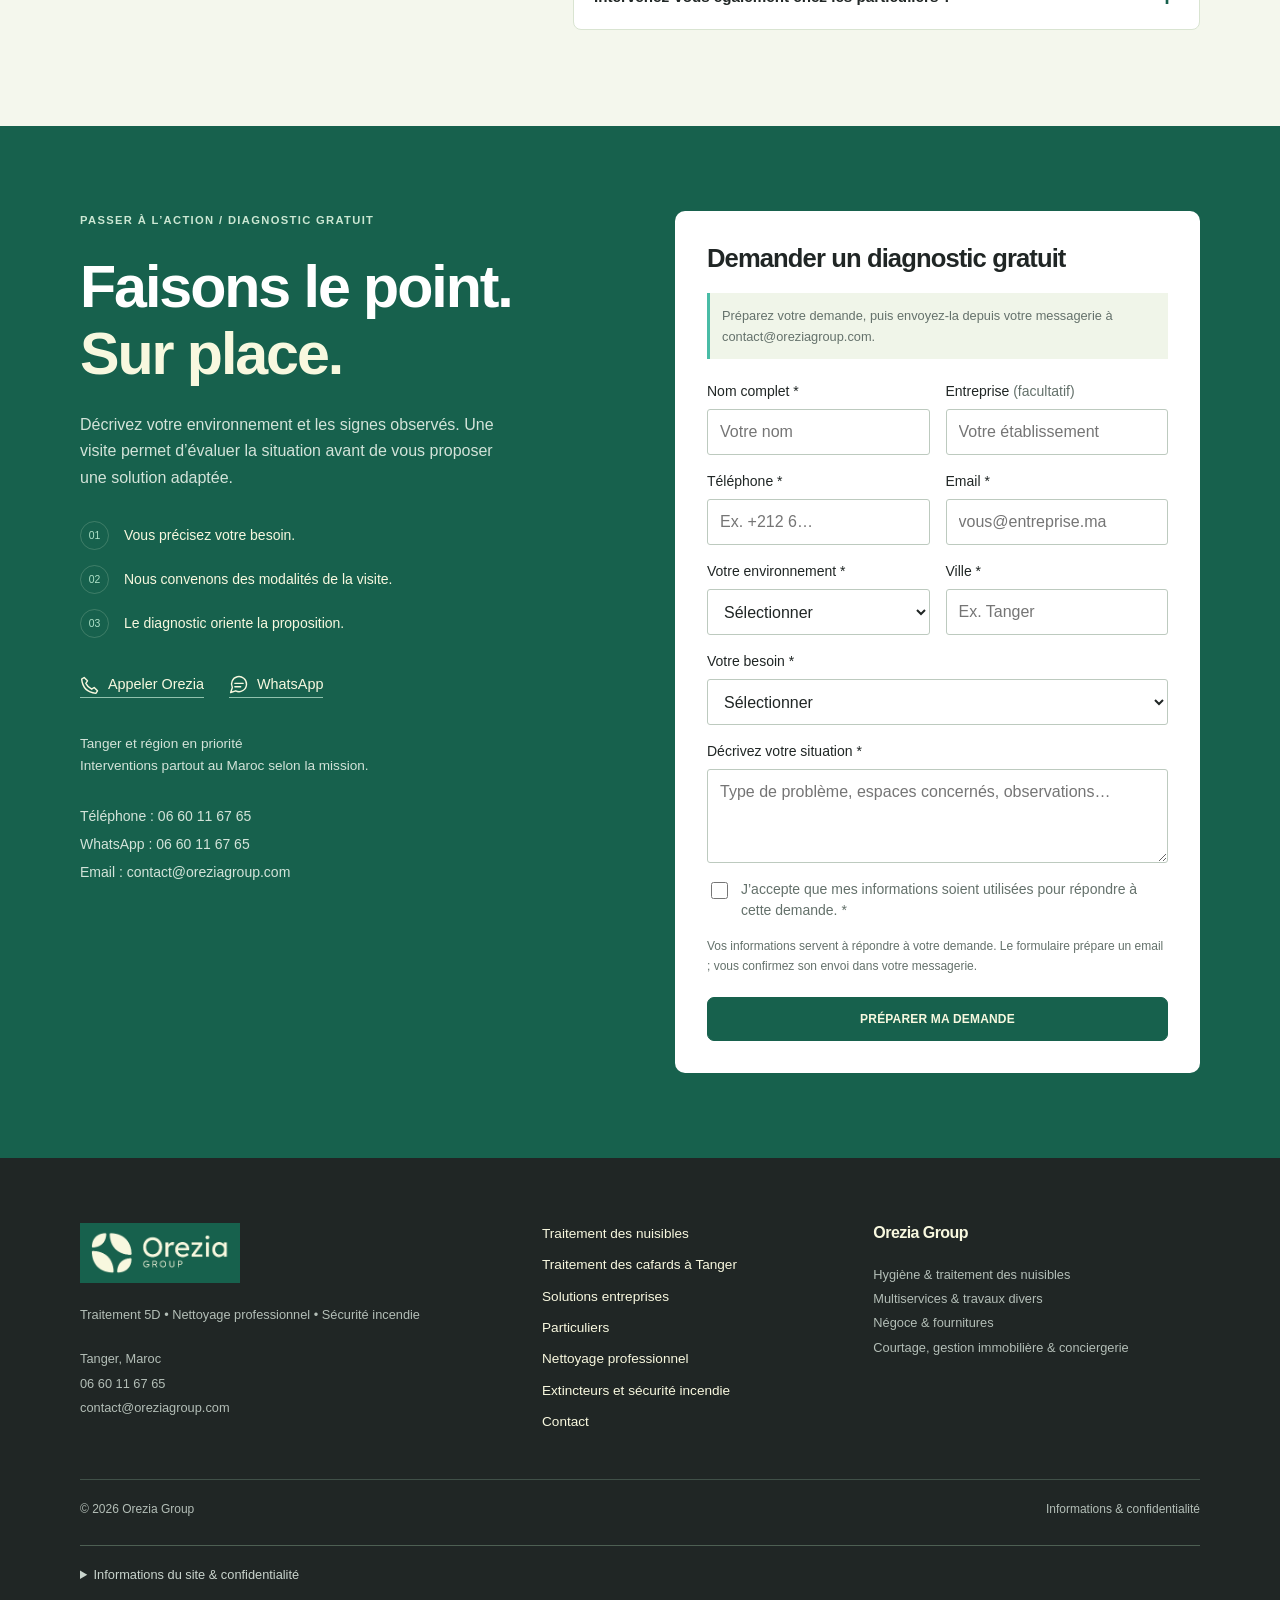
==== commit 1d7f1646: "Update index.html" ====
--- a/index.html
+++ b/index.html
@@ -157,7 +157,7 @@
 </nav></div></header>
 <main id="contenu">
 <!-- ACCA 1 : Attention — enjeu concret et promesse de démarche. -->
-<section class="hero"><div class="hero-pattern" aria-hidden="true"></div><div class="hero-inner wrap"><div class="hero-copy"><h1>Traitement des nuisibles à Tanger : dératisation, désinsectisation et désinfection</h1> <p class="hero-description">Les nuisibles peuvent fragiliser l’hygiène de vos locaux et la confiance de vos clients. À Tanger, Orezia vous aide à comprendre les risques, traiter leur cause et prévenir leur retour.</p><div class="actions"><a class="button light" href="#contact">Demander un diagnostic gratuit</a><a class="button hero-secondary" href="#methode">Découvrir notre méthode</a></div></div><figure class="hero-visual"><img src="assets/inspection-illustration.png" alt="Illustration d’une inspection de cuisine professionnelle par OREZIA GROUP" width="1536" height="1024" fetchpriority="high"><div class="image-label"><span>LE PREMIER GESTE</span><strong><span>Observer avant</span><br><span>d’intervenir.</span></strong></div></figure></div></section>
+<section class="hero"><div class="hero-pattern" aria-hidden="true"></div><div class="hero-inner wrap"><div class="hero-copy"><h1>Traitement des nuisibles à Tanger</h1> <p <p class="hero-description">OREZIA GROUP, entreprise spécialisée dans le traitement des nuisibles à Tanger. Dératisation, désinsectisation, désinfection, élimination des cafards, rats, souris et punaises de lit. Intervention auprès des particuliers et professionnels. Diagnostic gratuit.</p>Les nuisibles peuvent fragiliser l’hygiène de vos locaux et la confiance de vos clients. À Tanger, Orezia vous aide à comprendre les risques, traiter leur cause et prévenir leur retour.</p><div class="actions"><a class="button light" href="#contact">Demander un diagnostic gratuit</a><a class="button hero-secondary" href="#methode">Découvrir notre méthode</a></div></div><figure class="hero-visual"><img src="assets/inspection-illustration.png" alt="Illustration d’une inspection de cuisine professionnelle par OREZIA GROUP" width="1536" height="1024" fetchpriority="high"><div class="image-label"><span>LE PREMIER GESTE</span><strong><span>Observer avant</span><br><span>d’intervenir.</span></strong></div></figure></div></section>
 <div class="territory-bar"><div class="wrap"><span><svg class="icon " aria-hidden="true" focusable="false" viewBox="0 0 24 24"><use href="#i-pin"/></svg> Tanger et région en priorité</span><span><svg class="icon " aria-hidden="true" focusable="false" viewBox="0 0 24 24"><use href="#i-route"/></svg> Interventions partout au Maroc</span><a href="tel:+212660116765"><svg class="icon " aria-hidden="true" focusable="false" viewBox="0 0 24 24"><use href="#i-phone"/></svg> 06 60 11 67 65</a></div></div>
 <section class="stakes wrap"><p class="eyebrow">CE QUE VOUS CHERCHEZ À PRÉSERVER</p><div class="stakes-grid"><article><span class="icon-tile"><svg class="icon " aria-hidden="true" focusable="false" viewBox="0 0 24 24"><use href="#i-shield"/></svg></span><h2>L’hygiène<br>de vos espaces.</h2><p>Repérer les zones sensibles avant qu’une situation ne s’installe.</p></article><article><span class="icon-tile"><svg class="icon " aria-hidden="true" focusable="false" viewBox="0 0 24 24"><use href="#i-clock"/></svg></span><h2>La continuité<br>de votre activité.</h2><p>Organiser la réponse selon les contraintes de votre établissement.</p></article><article><span class="icon-tile"><svg class="icon " aria-hidden="true" focusable="false" viewBox="0 0 24 24"><use href="#i-people"/></svg></span><h2>La confiance<br>de vos clients.</h2><p>Prendre en compte les lieux de travail, d’accueil et de vie.</p></article></div></section>
 <!-- ACCA 2 : Compréhension — contexte, réponse adaptée et protocole. -->
@@ -240,7 +240,7 @@
     <span>© <span id="year">2026</span> Orezia Group</span>
     <a href="#informations">Informations & confidentialité</a>
   </div>
-  <div class="wrap site-info" id="informations">
+  <div class="wrap site-info" id="informations" data-nosnippet>
     <details>
       <summary>Informations du site & confidentialité</summary>
       <div>
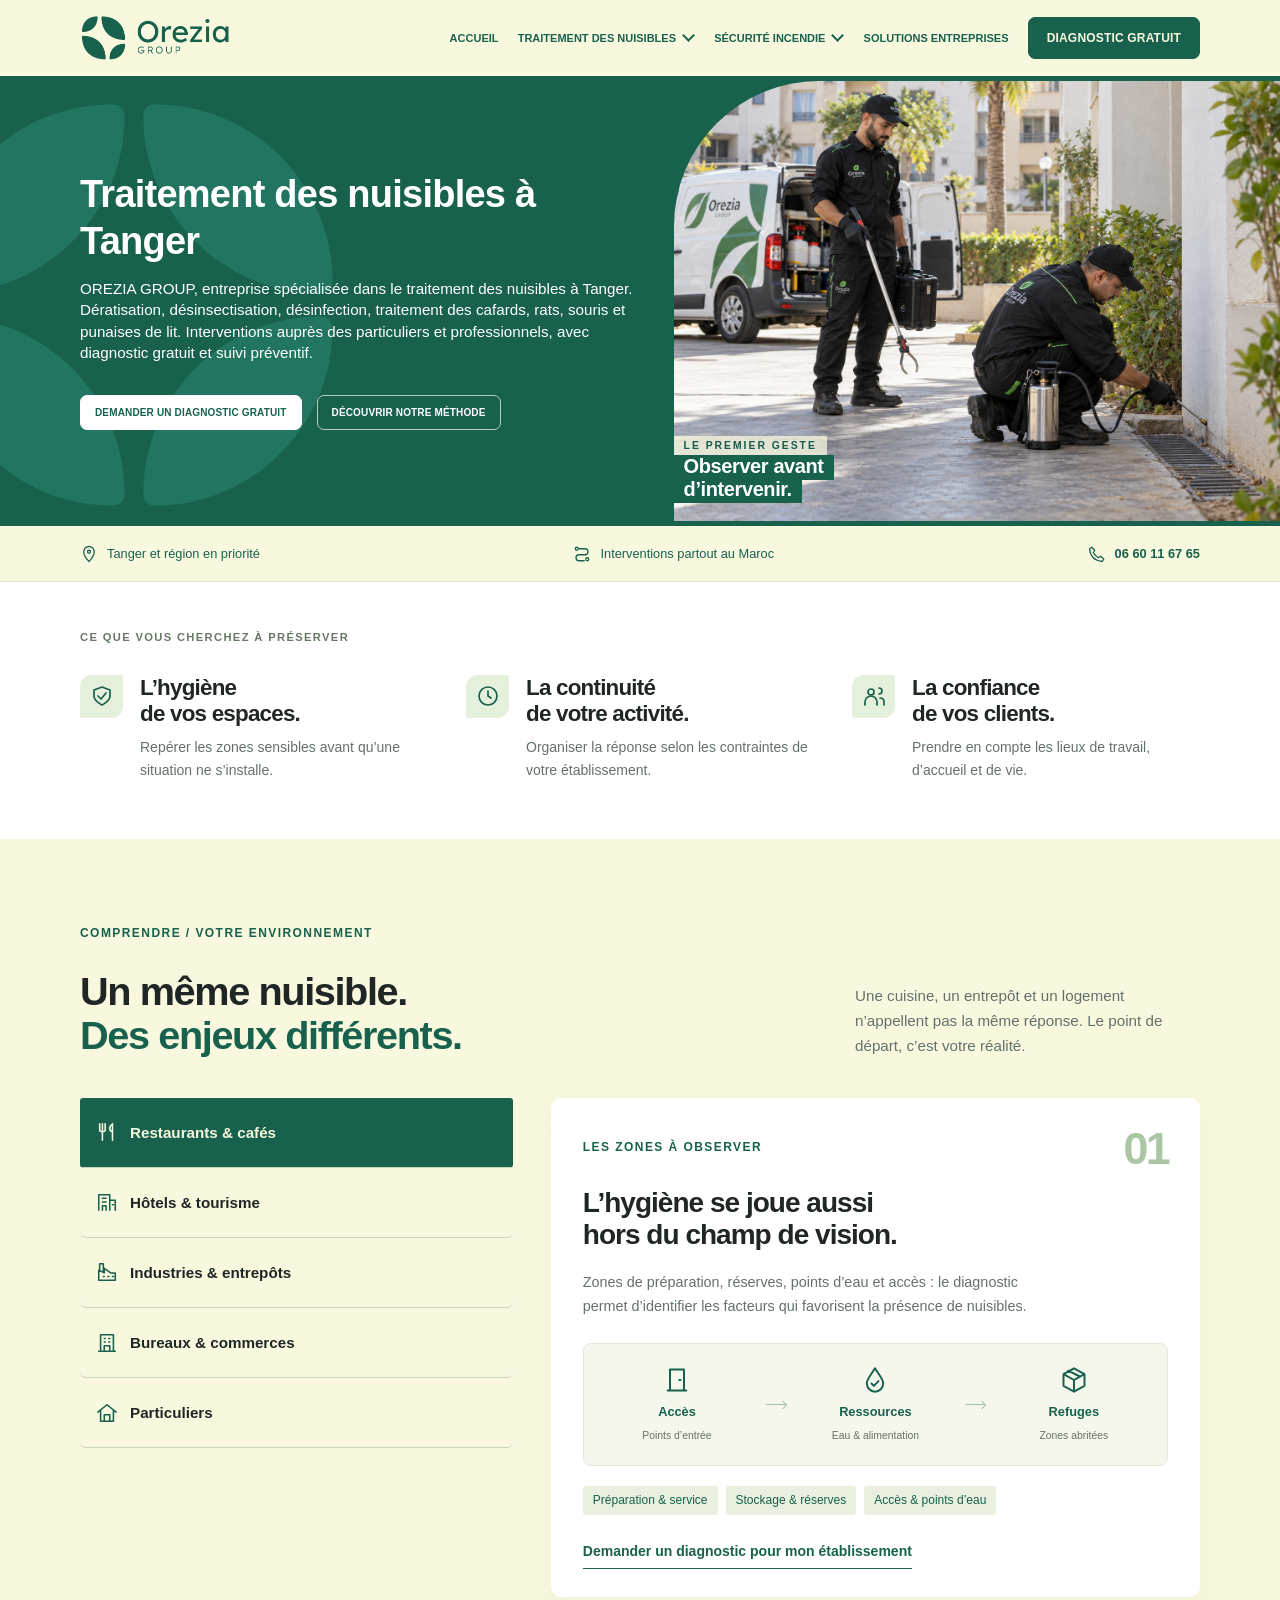
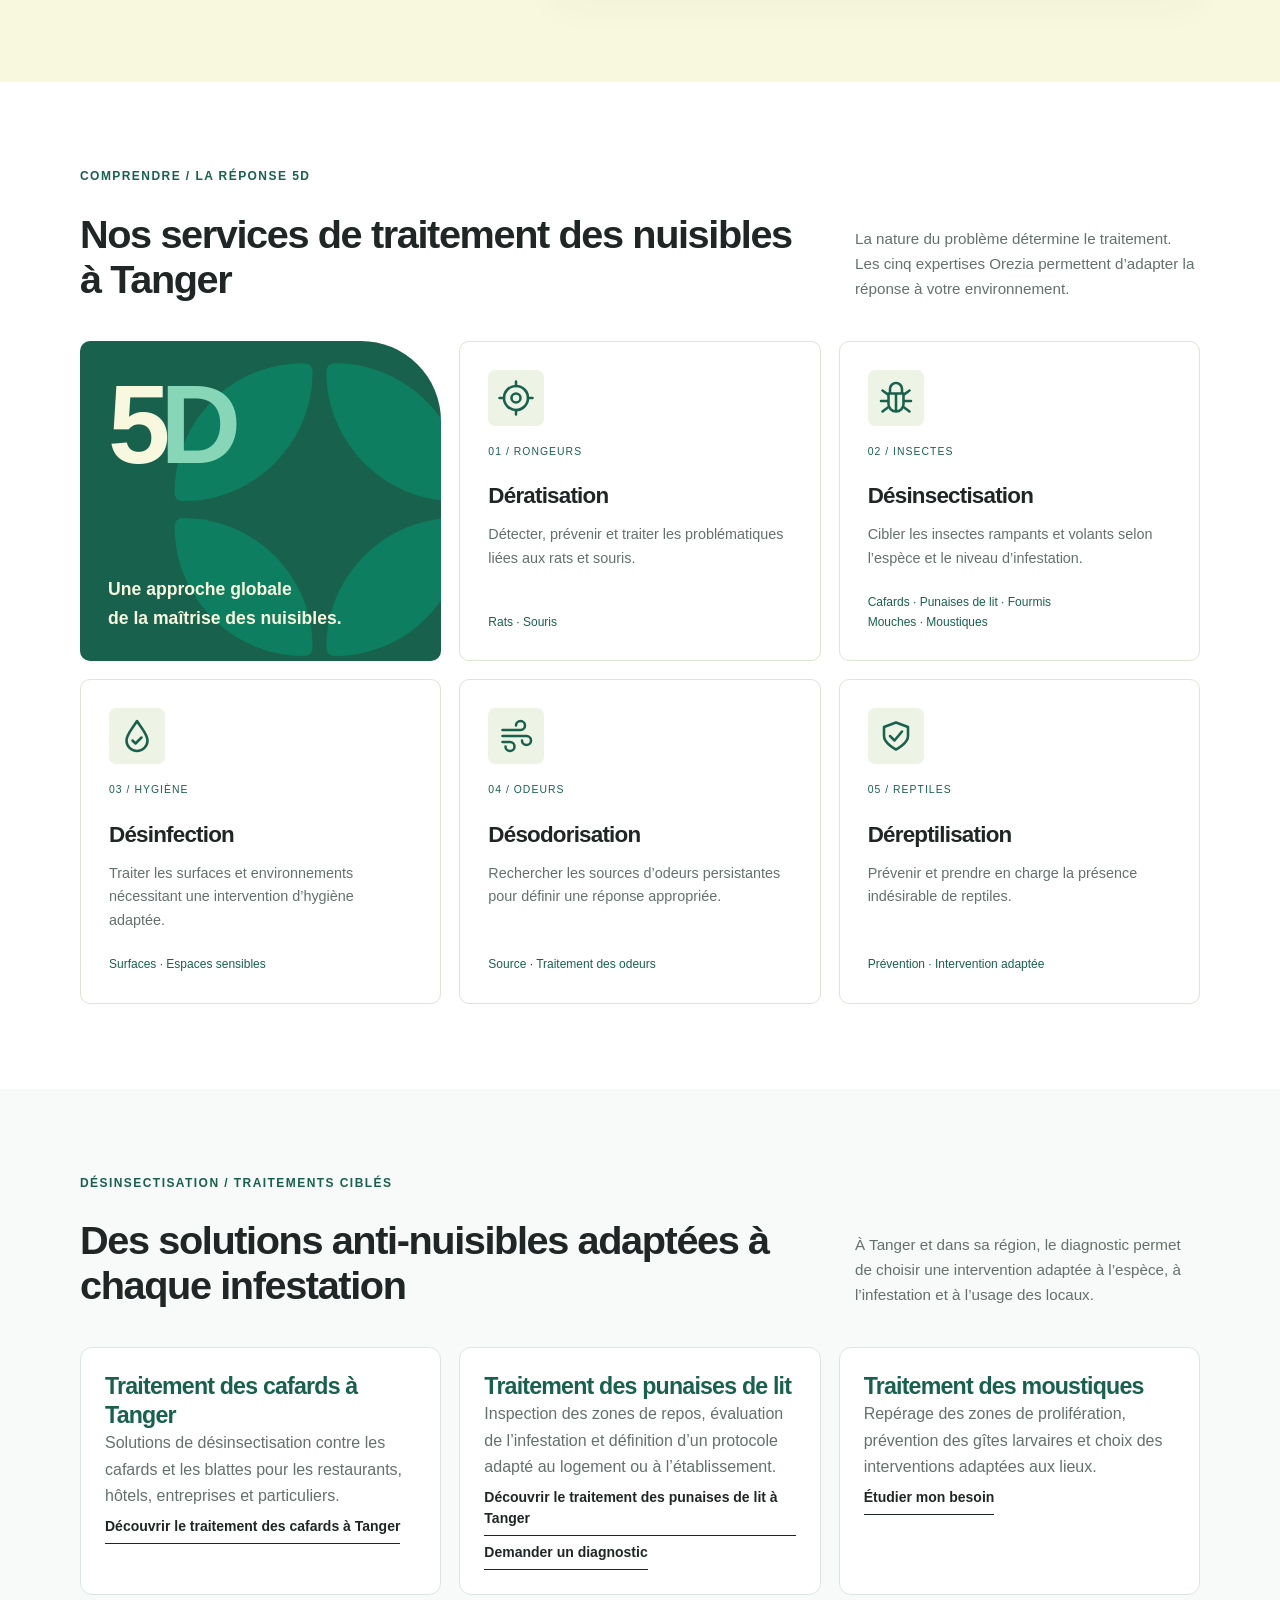
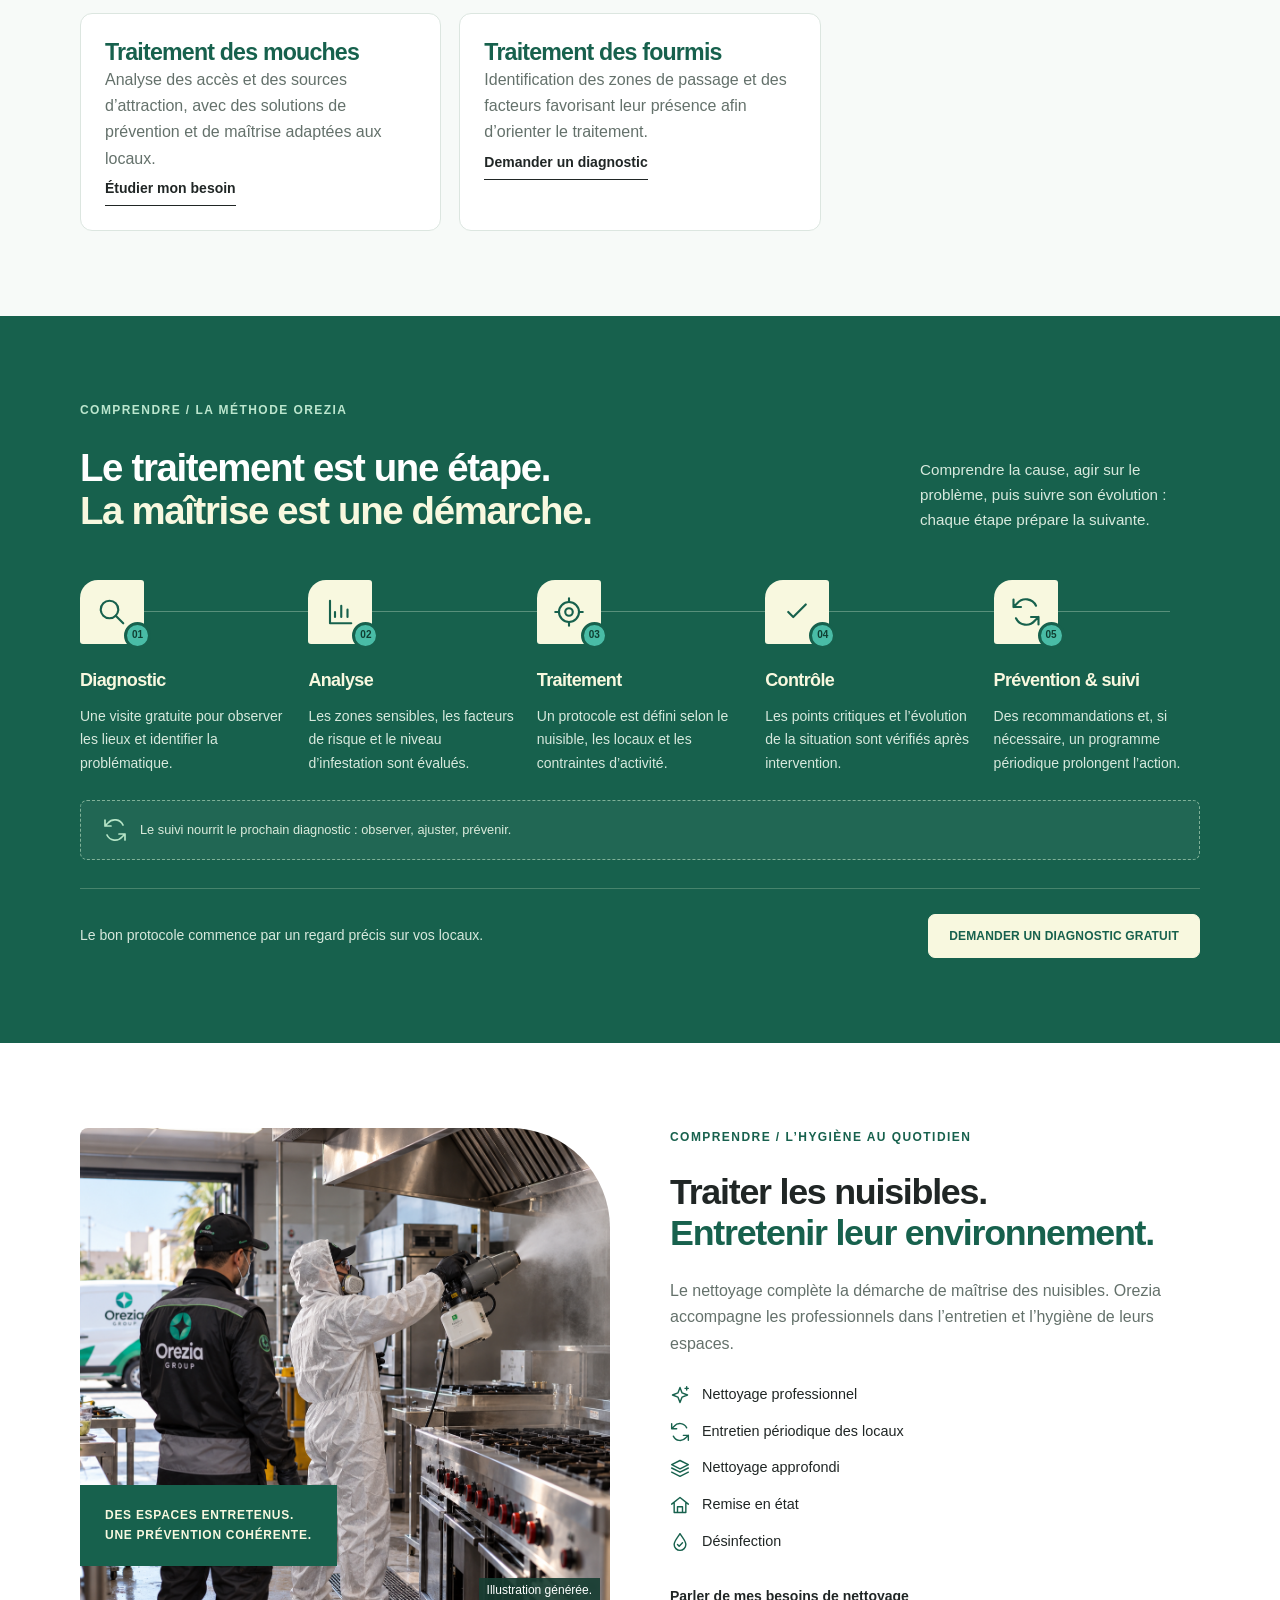
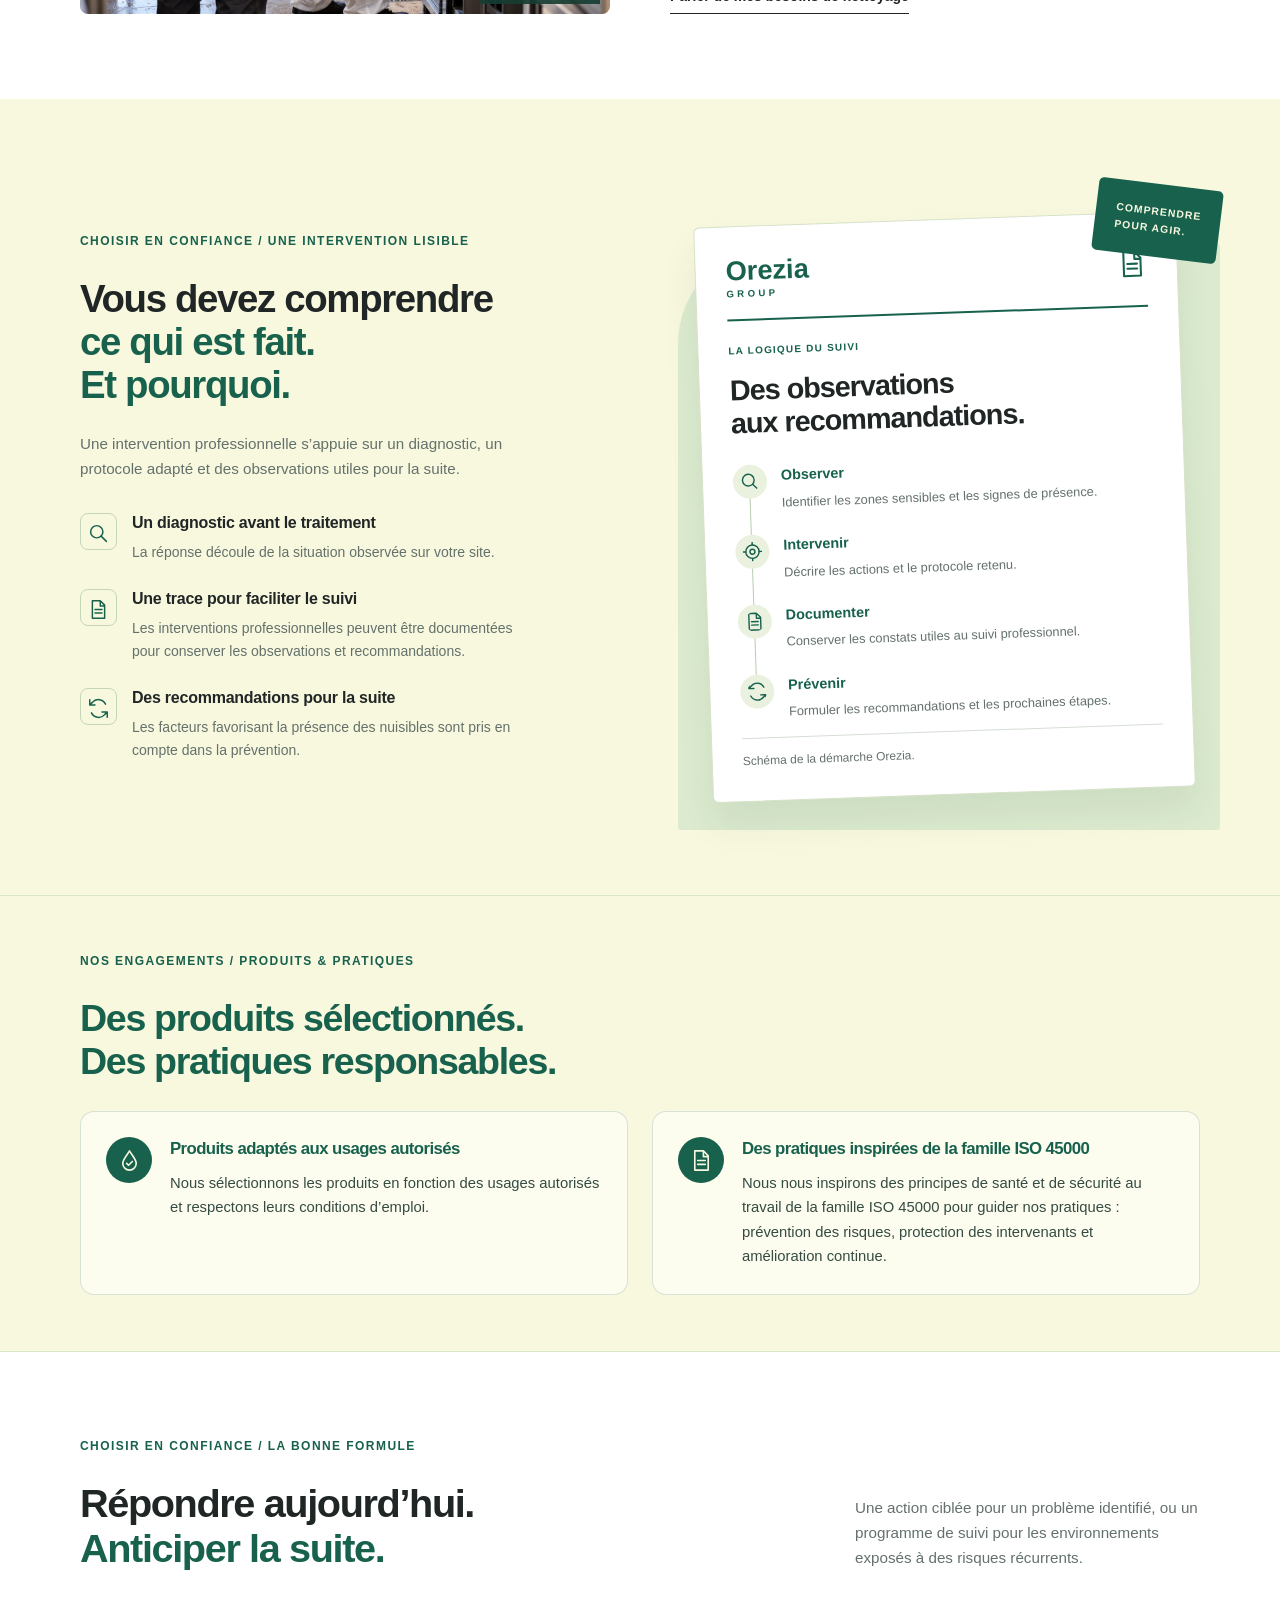
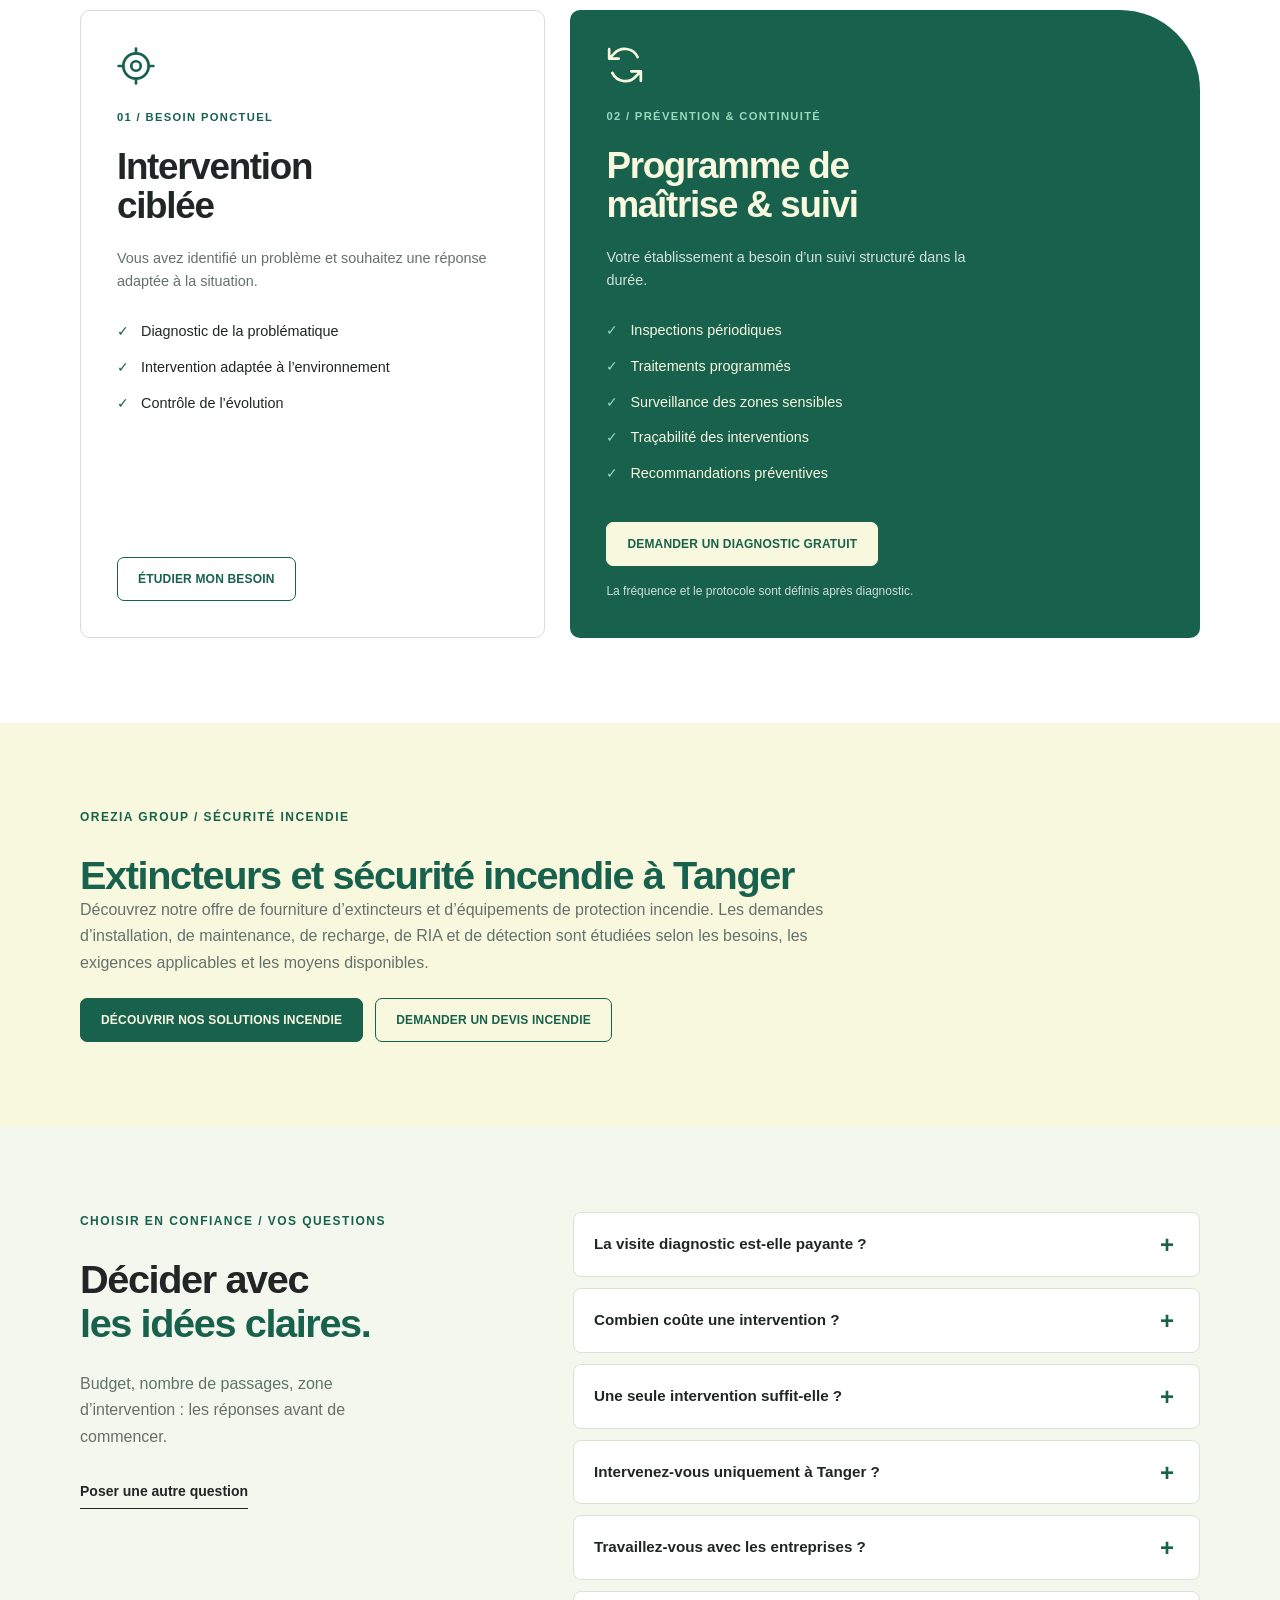
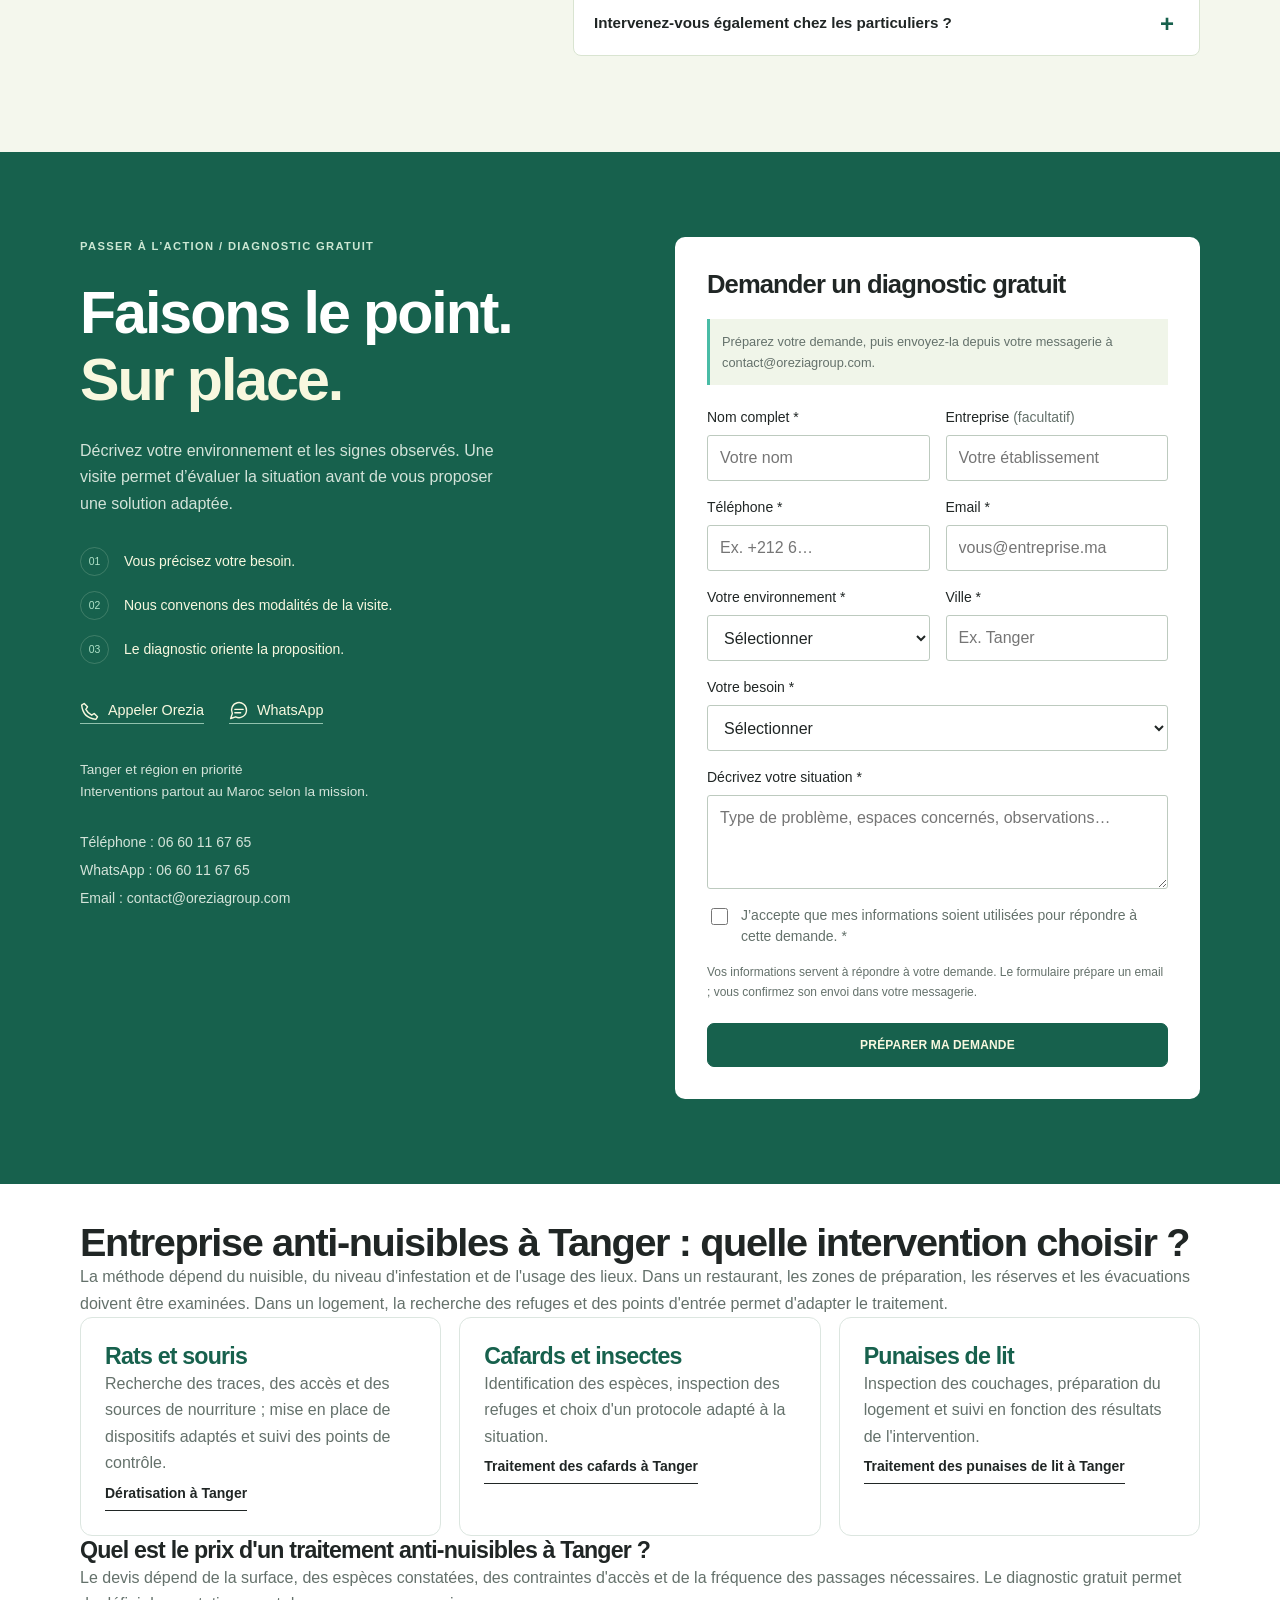
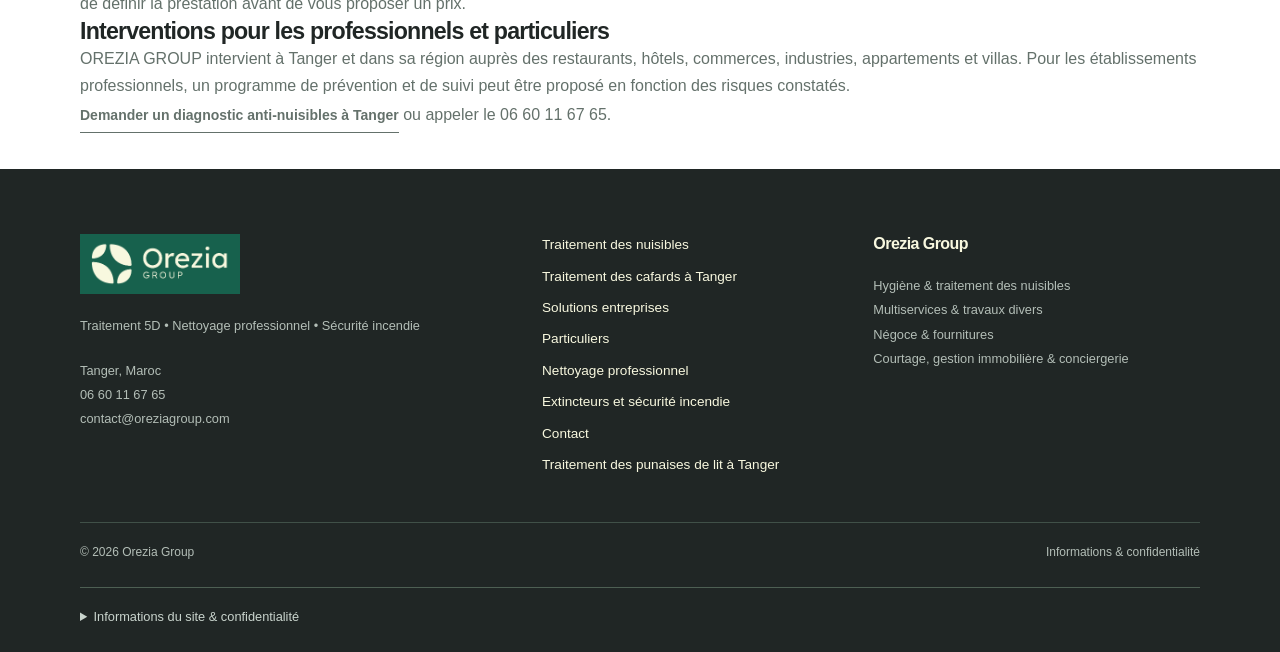
==== commit bc9c8126: "Add files via upload" ====
--- a/index.html
+++ b/index.html
@@ -4,7 +4,7 @@
 <meta charset="utf-8">
 <meta name="viewport" content="width=device-width,initial-scale=1">
 <title>Traitement des nuisibles à Tanger | OREZIA GROUP</title>
-<meta name="description" content="Traitement des nuisibles à Tanger avec OREZIA GROUP. Dératisation, désinsectisation, désinfection, traitement des cafards et punaises de lit. Diagnostic gratuit.">
+<meta name="description" content="Traitement des nuisibles à Tanger : dératisation, désinsectisation, cafards, punaises de lit et désinfection. OREZIA GROUP, diagnostic gratuit.">
 <meta name="theme-color" content="#17614d">
 <link rel="icon" href="assets/symbole.png">
 <link rel="stylesheet" href="site.css?v=final-3">
@@ -33,20 +33,22 @@
 }
 </style>
 <link rel="canonical" href="https://oreziagroup.com/">
+<link rel="alternate" hreflang="fr-MA" href="https://oreziagroup.com/">
+<link rel="alternate" hreflang="ar-MA" href="https://oreziagroup.com/ar.html">
+<link rel="alternate" hreflang="x-default" href="https://oreziagroup.com/">
 <meta property="og:type" content="website">
 <meta property="og:locale" content="fr_MA">
 <meta property="og:site_name" content="OREZIA GROUP">
 <meta property="og:title" content="Traitement des nuisibles à Tanger | OREZIA GROUP">
-<meta property="og:description" content="Dératisation, désinsectisation, désinfection et solutions de sécurité incendie à Tanger.">
+<meta property="og:description" content="Traitement des nuisibles à Tanger : dératisation, désinsectisation, cafards, punaises de lit et désinfection. OREZIA GROUP, diagnostic gratuit.">
 <meta property="og:url" content="https://oreziagroup.com/">
 <meta property="og:image" content="https://oreziagroup.com/assets/inspection-illustration.png">
 <meta name="twitter:card" content="summary_large_image">
-<script type="application/ld+json">
-{
+<script type="application/ld+json">{
   "@context": "https://schema.org",
   "@type": "LocalBusiness",
   "@id": "https://oreziagroup.com/#business",
-  "name": "Orezia Group",
+  "name": "OREZIA GROUP",
   "url": "https://oreziagroup.com/",
   "logo": "https://oreziagroup.com/assets/logo.png",
   "image": "https://oreziagroup.com/assets/inspection-illustration.png",
@@ -74,8 +76,7 @@
       "name": "Maroc"
     }
   ]
-}
-</script>
+}</script>
 <style id="orezia-navigation-styles">
 /* Navigation principale : styles limités à l’en-tête, sans modification du logo. */
 header .wrap.header { position: relative; overflow: visible; }
@@ -117,6 +118,20 @@
 @media (max-width: 800px) { .orezia-service-grid { grid-template-columns: repeat(2,minmax(0,1fr)); } }
 @media (max-width: 520px) { .orezia-service-grid { grid-template-columns: 1fr; } }
 </style>
+<script type="application/ld+json">{
+  "@context": "https://schema.org",
+  "@type": "WebSite",
+  "@id": "https://oreziagroup.com/#website",
+  "url": "https://oreziagroup.com/",
+  "name": "OREZIA GROUP",
+  "inLanguage": [
+    "fr-MA",
+    "ar-MA"
+  ],
+  "publisher": {
+    "@id": "https://oreziagroup.com/#business"
+  }
+}</script>
 </head>
 <body><svg class="svg-defs" aria-hidden="true" xmlns="http://www.w3.org/2000/svg"><defs><filter id="brand-on-cream" color-interpolation-filters="sRGB"><feColorMatrix type="matrix" values="-1 0 0 0 1.062745 0 -1 0 0 1.352941 0 0 -1 0 1.176471 0 0 0 1 0"/></filter><symbol id="i-shield" viewBox="0 0 24 24"><path d="M12 3 4 6v6c0 5 8 9 8 9s8-4 8-9V6Z"/><path d="m8 12 3 3 5-6"/></symbol><symbol id="i-clock" viewBox="0 0 24 24"><circle cx="12" cy="12" r="9"/><path d="M12 7v5l3 2"/></symbol><symbol id="i-people" viewBox="0 0 24 24"><circle cx="9" cy="8" r="3"/><path d="M3 21v-3a6 6 0 0 1 12 0v3m2-17a3 3 0 0 1 0 6m1 4c3 0 4 2 4 4v3"/></symbol><symbol id="i-restaurant" viewBox="0 0 24 24"><path d="M4 3v7c0 2 6 2 6 0V3M7 3v18m11 0V3c-4 3-4 8 0 9"/></symbol><symbol id="i-hotel" viewBox="0 0 24 24"><path d="M3 21V4h12v17M15 10h6v11M7 8h4M7 12h4M7 21v-5h4v5m7-6h1"/></symbol><symbol id="i-factory" viewBox="0 0 24 24"><path d="M3 21V10l6 3V8l7 5h5v8ZM4 10V3h4v9m0 5h1m4 0h1m4 0h1"/></symbol><symbol id="i-building" viewBox="0 0 24 24"><path d="M3 21h18M5 21V3h14v18M9 7h1m4 0h1M9 11h1m4 0h1M9 21v-6h6v6"/></symbol><symbol id="i-home" viewBox="0 0 24 24"><path d="m2 11 10-8 10 8M5 9v12h14V9M9 21v-7h6v7"/></symbol><symbol id="i-target" viewBox="0 0 24 24"><circle cx="12" cy="12" r="8"/><circle cx="12" cy="12" r="3"/><path d="M12 1v3m0 16v3M1 12h3m16 0h3"/></symbol><symbol id="i-bug" viewBox="0 0 24 24"><path d="M8 9V6a4 4 0 0 1 8 0v3M7 9h10v7a5 5 0 0 1-10 0Zm5 0v12M3 7l4 3m10 0 4-3M2 14h5m10 0h5M3 21l4-3m10 0 4 3"/></symbol><symbol id="i-drop" viewBox="0 0 24 24"><path d="M12 2C9 7 5 11 5 15a7 7 0 0 0 14 0c0-4-4-8-7-13Z"/><path d="m9 15 2 2 4-4"/></symbol><symbol id="i-wind" viewBox="0 0 24 24"><path d="M3 8h12a3 3 0 1 0-3-3M3 12h16a3 3 0 1 1-3 3M3 16h5a3 3 0 1 1-3 3"/></symbol><symbol id="i-leaf" viewBox="0 0 24 24"><path d="M20 3C7 2 2 9 6 16c7 4 14-1 14-13ZM3 21 15 9"/></symbol><symbol id="i-search" viewBox="0 0 24 24"><circle cx="10" cy="10" r="7"/><path d="m15 15 6 6"/></symbol><symbol id="i-chart" viewBox="0 0 24 24"><path d="M4 3v18h17M8 16v-4m5 4V7m5 9v-6"/></symbol><symbol id="i-check" viewBox="0 0 24 24"><path d="m5 12 4 4L19 6"/></symbol><symbol id="i-cycle" viewBox="0 0 24 24"><path d="M20 7a9 9 0 0 0-15-2L2 8m0-6v6h6m-4 9a9 9 0 0 0 15 2l3-3m0 6v-6h-6"/></symbol><symbol id="i-document" viewBox="0 0 24 24"><path d="M14 2H5v20h14V7ZM14 2v6h5M8 12h8m-8 4h8"/></symbol><symbol id="i-pin" viewBox="0 0 24 24"><path d="M19 9c0 6-7 13-7 13S5 15 5 9a7 7 0 1 1 14 0Z"/><circle cx="12" cy="9" r="2"/></symbol><symbol id="i-phone" viewBox="0 0 24 24"><path d="m5 3 4 4-2 3a16 16 0 0 0 7 7l3-2 4 4-2 3C9 21 3 15 2 5Z"/></symbol><symbol id="i-mail" viewBox="0 0 24 24"><rect x="3" y="5" width="18" height="14" rx="2"/><path d="m3 6 9 7 9-7"/></symbol><symbol id="i-message" viewBox="0 0 24 24"><path d="M21 11a9 9 0 0 1-13 8l-6 2 2-6a9 9 0 1 1 17-4Z"/><path d="M7 10h10m-10 4h7"/></symbol><symbol id="i-sparkles" viewBox="0 0 24 24"><path d="m12 3 2.5 6.5L21 12l-6.5 2.5L12 21l-2.5-6.5L3 12l6.5-2.5ZM20 2v4m-2-2h4"/></symbol><symbol id="i-layers" viewBox="0 0 24 24"><path d="m12 3 10 5-10 5L2 8Zm-10 9 10 5 10-5M2 17l10 5 10-5"/></symbol><symbol id="i-route" viewBox="0 0 24 24"><circle cx="5" cy="5" r="2"/><circle cx="19" cy="19" r="2"/><path d="M8 5h8a4 4 0 0 1 0 8H8a4 4 0 0 0 0 8h7"/></symbol><symbol id="i-door" viewBox="0 0 24 24"><path d="M4 21h16M6 21V3h12v18M14 12h1"/></symbol><symbol id="i-box" viewBox="0 0 24 24"><path d="m12 2 9 5v10l-9 5-9-5V7Zm-9 5 9 5 9-5M12 12v10m-5-18 10 5"/></symbol></defs></svg>
 <a class="skip" href="#contenu">Aller au contenu</a>
@@ -157,22 +172,22 @@
 </nav></div></header>
 <main id="contenu">
 <!-- ACCA 1 : Attention — enjeu concret et promesse de démarche. -->
-<section class="hero"><div class="hero-pattern" aria-hidden="true"></div><div class="hero-inner wrap"><div class="hero-copy"><h1>Traitement des nuisibles à Tanger</h1> <p <p class="hero-description">OREZIA GROUP, entreprise spécialisée dans le traitement des nuisibles à Tanger. Dératisation, désinsectisation, désinfection, élimination des cafards, rats, souris et punaises de lit. Intervention auprès des particuliers et professionnels. Diagnostic gratuit.</p>Les nuisibles peuvent fragiliser l’hygiène de vos locaux et la confiance de vos clients. À Tanger, Orezia vous aide à comprendre les risques, traiter leur cause et prévenir leur retour.</p><div class="actions"><a class="button light" href="#contact">Demander un diagnostic gratuit</a><a class="button hero-secondary" href="#methode">Découvrir notre méthode</a></div></div><figure class="hero-visual"><img src="assets/inspection-illustration.png" alt="Illustration d’une inspection de cuisine professionnelle par OREZIA GROUP" width="1536" height="1024" fetchpriority="high"><div class="image-label"><span>LE PREMIER GESTE</span><strong><span>Observer avant</span><br><span>d’intervenir.</span></strong></div></figure></div></section>
+<section class="hero"><div class="hero-pattern" aria-hidden="true"></div><div class="hero-inner wrap"><div class="hero-copy"><h1>Traitement des nuisibles à Tanger</h1> <p class="hero-description">OREZIA GROUP, entreprise spécialisée dans le traitement des nuisibles à Tanger. Dératisation, désinsectisation, désinfection, traitement des cafards, rats, souris et punaises de lit. Interventions auprès des particuliers et professionnels, avec diagnostic gratuit et suivi préventif.</p><div class="actions"><a class="button light" href="#contact">Demander un diagnostic gratuit</a><a class="button hero-secondary" href="#methode">Découvrir notre méthode</a></div></div><figure class="hero-visual"><img src="assets/inspection-illustration.png" alt="Illustration d’une inspection de cuisine professionnelle par OREZIA GROUP" width="1536" height="1024" fetchpriority="high"><div class="image-label"><span>LE PREMIER GESTE</span><strong><span>Observer avant</span><br><span>d’intervenir.</span></strong></div></figure></div></section>
 <div class="territory-bar"><div class="wrap"><span><svg class="icon " aria-hidden="true" focusable="false" viewBox="0 0 24 24"><use href="#i-pin"/></svg> Tanger et région en priorité</span><span><svg class="icon " aria-hidden="true" focusable="false" viewBox="0 0 24 24"><use href="#i-route"/></svg> Interventions partout au Maroc</span><a href="tel:+212660116765"><svg class="icon " aria-hidden="true" focusable="false" viewBox="0 0 24 24"><use href="#i-phone"/></svg> 06 60 11 67 65</a></div></div>
 <section class="stakes wrap"><p class="eyebrow">CE QUE VOUS CHERCHEZ À PRÉSERVER</p><div class="stakes-grid"><article><span class="icon-tile"><svg class="icon " aria-hidden="true" focusable="false" viewBox="0 0 24 24"><use href="#i-shield"/></svg></span><h2>L’hygiène<br>de vos espaces.</h2><p>Repérer les zones sensibles avant qu’une situation ne s’installe.</p></article><article><span class="icon-tile"><svg class="icon " aria-hidden="true" focusable="false" viewBox="0 0 24 24"><use href="#i-clock"/></svg></span><h2>La continuité<br>de votre activité.</h2><p>Organiser la réponse selon les contraintes de votre établissement.</p></article><article><span class="icon-tile"><svg class="icon " aria-hidden="true" focusable="false" viewBox="0 0 24 24"><use href="#i-people"/></svg></span><h2>La confiance<br>de vos clients.</h2><p>Prendre en compte les lieux de travail, d’accueil et de vie.</p></article></div></section>
 <!-- ACCA 2 : Compréhension — contexte, réponse adaptée et protocole. -->
 <section id="environnements" class="environments section"><div class="wrap"><div class="section-heading"><div><p class="eyebrow">COMPRENDRE / VOTRE ENVIRONNEMENT</p><h2>Un même nuisible.<br><em>Des enjeux différents.</em></h2></div><p>Une cuisine, un entrepôt et un logement n’appellent pas la même réponse. Le point de départ, c’est votre réalité.</p></div><div class="sector-layout"><div class="sector-nav" role="tablist" aria-label="Choisir votre environnement" aria-orientation="vertical"><button type="button" id="sector-tab-0" role="tab" aria-selected="true" aria-controls="sector-panel" data-sector="0"><svg class="icon " aria-hidden="true" focusable="false" viewBox="0 0 24 24"><use href="#i-restaurant"/></svg><span class="sector-order">01</span> Restaurants & cafés</button><button type="button" id="sector-tab-1" role="tab" aria-selected="false" aria-controls="sector-panel" tabindex="-1" data-sector="1"><svg class="icon " aria-hidden="true" focusable="false" viewBox="0 0 24 24"><use href="#i-hotel"/></svg><span class="sector-order">02</span> Hôtels & tourisme</button><button type="button" id="sector-tab-2" role="tab" aria-selected="false" aria-controls="sector-panel" tabindex="-1" data-sector="2"><svg class="icon " aria-hidden="true" focusable="false" viewBox="0 0 24 24"><use href="#i-factory"/></svg><span class="sector-order">03</span> Industries & entrepôts</button><button type="button" id="sector-tab-3" role="tab" aria-selected="false" aria-controls="sector-panel" tabindex="-1" data-sector="3"><svg class="icon " aria-hidden="true" focusable="false" viewBox="0 0 24 24"><use href="#i-building"/></svg><span class="sector-order">04</span> Bureaux & commerces</button><button type="button" id="particuliers" role="tab" aria-selected="false" aria-controls="sector-panel" tabindex="-1" data-sector="4"><svg class="icon " aria-hidden="true" focusable="false" viewBox="0 0 24 24"><use href="#i-home"/></svg><span class="sector-order">05</span> Particuliers</button></div><div id="sector-panel" class="sector-panel" role="tabpanel" aria-labelledby="sector-tab-0" tabindex="0"><div class="sector-panel-top"><span class="eyebrow">LES ZONES À OBSERVER</span><span id="sector-number" aria-hidden="true">01</span></div><h3 id="sector-title">L’hygiène se joue aussi<br>hors du champ de vision.</h3><p id="sector-description">Zones de préparation, réserves, points d’eau et accès : le diagnostic permet d’identifier les facteurs qui favorisent la présence de nuisibles.</p><div class="risk-diagram" aria-label="Trois points d’attention du diagnostic"><div><svg class="icon " aria-hidden="true" focusable="false" viewBox="0 0 24 24"><use href="#i-door"/></svg><strong>Accès</strong><span>Points d’entrée</span></div><span class="diagram-connector" aria-hidden="true"></span><div><svg class="icon " aria-hidden="true" focusable="false" viewBox="0 0 24 24"><use href="#i-drop"/></svg><strong>Ressources</strong><span>Eau & alimentation</span></div><span class="diagram-connector" aria-hidden="true"></span><div><svg class="icon " aria-hidden="true" focusable="false" viewBox="0 0 24 24"><use href="#i-box"/></svg><strong>Refuges</strong><span>Zones abritées</span></div></div><ul id="sector-points"><li>Préparation & service</li><li>Stockage & réserves</li><li>Accès & points d’eau</li></ul><a class="text-link" id="sector-cta" href="#contact" data-environment="Restaurants & cafés">Demander un diagnostic pour mon établissement</a></div></div></div></section>
-<section id="expertise" class="expertise section"><div class="wrap"><div class="section-heading"><div><p class="eyebrow">COMPRENDRE / LA RÉPONSE 5D</p><h2>Identifier précisément.<br><em>Agir de façon ciblée.</em></h2></div><p>La nature du problème détermine le traitement. Les cinq expertises Orezia permettent d’adapter la réponse à votre environnement.</p></div><div class="expertise-grid"><article class="expertise-intro"><span class="five-d">5<span>D</span></span><p>Une approche globale<br>de la maîtrise des nuisibles.</p><img src="assets/symbole.png" alt="" aria-hidden="true" width="185" height="160"></article><article id="deratisation"><div class="expertise-top"><svg class="icon " aria-hidden="true" focusable="false" viewBox="0 0 24 24"><use href="#i-target"/></svg><span class="expertise-number">01 / RONGEURS</span></div><h3>Dératisation</h3><p>Détecter, prévenir et traiter les problématiques liées aux rats et souris.</p><span class="expertise-detail">Rats · Souris</span></article><article id="desinsectisation"><div class="expertise-top"><svg class="icon " aria-hidden="true" focusable="false" viewBox="0 0 24 24"><use href="#i-bug"/></svg><span class="expertise-number">02 / INSECTES</span></div><h3>Désinsectisation</h3><p>Cibler les insectes rampants et volants selon l’espèce et le niveau d’infestation.</p><span class="expertise-detail">Cafards · Punaises de lit · Fourmis<br>Mouches · Moustiques</span></article><article id="desinfection"><div class="expertise-top"><svg class="icon " aria-hidden="true" focusable="false" viewBox="0 0 24 24"><use href="#i-drop"/></svg><span class="expertise-number">03 / HYGIÈNE</span></div><h3>Désinfection</h3><p>Traiter les surfaces et environnements nécessitant une intervention d’hygiène adaptée.</p><span class="expertise-detail">Surfaces · Espaces sensibles</span></article><article id="desodorisation"><div class="expertise-top"><svg class="icon " aria-hidden="true" focusable="false" viewBox="0 0 24 24"><use href="#i-wind"/></svg><span class="expertise-number">04 / ODEURS</span></div><h3>Désodorisation</h3><p>Rechercher les sources d’odeurs persistantes pour définir une réponse appropriée.</p><span class="expertise-detail">Source · Traitement des odeurs</span></article><article id="dereptilisation"><div class="expertise-top"><svg class="icon " aria-hidden="true" focusable="false" viewBox="0 0 24 24"><use href="#i-shield"/></svg><span class="expertise-number">05 / REPTILES</span></div><h3>Déreptilisation</h3><p>Prévenir et prendre en charge la présence indésirable de reptiles.</p><span class="expertise-detail">Prévention · Intervention adaptée</span></article></div></div></section>
+<section id="expertise" class="expertise section"><div class="wrap"><div class="section-heading"><div><p class="eyebrow">COMPRENDRE / LA RÉPONSE 5D</p><h2>Nos services de traitement des nuisibles à Tanger</h2></div><p>La nature du problème détermine le traitement. Les cinq expertises Orezia permettent d’adapter la réponse à votre environnement.</p></div><div class="expertise-grid"><article class="expertise-intro"><span class="five-d">5<span>D</span></span><p>Une approche globale<br>de la maîtrise des nuisibles.</p><img src="assets/symbole.png" alt="" aria-hidden="true" width="185" height="160"></article><article id="deratisation"><div class="expertise-top"><svg class="icon " aria-hidden="true" focusable="false" viewBox="0 0 24 24"><use href="#i-target"/></svg><span class="expertise-number">01 / RONGEURS</span></div><h3>Dératisation</h3><p>Détecter, prévenir et traiter les problématiques liées aux rats et souris.</p><span class="expertise-detail">Rats · Souris</span></article><article id="desinsectisation"><div class="expertise-top"><svg class="icon " aria-hidden="true" focusable="false" viewBox="0 0 24 24"><use href="#i-bug"/></svg><span class="expertise-number">02 / INSECTES</span></div><h3>Désinsectisation</h3><p>Cibler les insectes rampants et volants selon l’espèce et le niveau d’infestation.</p><span class="expertise-detail">Cafards · Punaises de lit · Fourmis<br>Mouches · Moustiques</span></article><article id="desinfection"><div class="expertise-top"><svg class="icon " aria-hidden="true" focusable="false" viewBox="0 0 24 24"><use href="#i-drop"/></svg><span class="expertise-number">03 / HYGIÈNE</span></div><h3>Désinfection</h3><p>Traiter les surfaces et environnements nécessitant une intervention d’hygiène adaptée.</p><span class="expertise-detail">Surfaces · Espaces sensibles</span></article><article id="desodorisation"><div class="expertise-top"><svg class="icon " aria-hidden="true" focusable="false" viewBox="0 0 24 24"><use href="#i-wind"/></svg><span class="expertise-number">04 / ODEURS</span></div><h3>Désodorisation</h3><p>Rechercher les sources d’odeurs persistantes pour définir une réponse appropriée.</p><span class="expertise-detail">Source · Traitement des odeurs</span></article><article id="dereptilisation"><div class="expertise-top"><svg class="icon " aria-hidden="true" focusable="false" viewBox="0 0 24 24"><use href="#i-shield"/></svg><span class="expertise-number">05 / REPTILES</span></div><h3>Déreptilisation</h3><p>Prévenir et prendre en charge la présence indésirable de reptiles.</p><span class="expertise-detail">Prévention · Intervention adaptée</span></article></div></div></section>
 <section class="section orezia-pest-services" id="traitements-cibles" aria-labelledby="traitements-cibles-title">
   <div class="wrap">
     <div class="section-heading">
       <div><p class="eyebrow">DÉSINSECTISATION / TRAITEMENTS CIBLÉS</p>
-      <h2 id="traitements-cibles-title">Des solutions adaptées à chaque nuisible</h2></div>
+      <h2 id="traitements-cibles-title">Des solutions anti-nuisibles adaptées à chaque infestation</h2></div>
       <p>À Tanger et dans sa région, le diagnostic permet de choisir une intervention adaptée à l’espèce, à l’infestation et à l’usage des locaux.</p>
     </div>
     <div class="orezia-service-grid">
       <article id="cafards"><h3>Traitement des cafards à Tanger</h3><p>Solutions de désinsectisation contre les cafards et les blattes pour les restaurants, hôtels, entreprises et particuliers.</p><a class="text-link" href="/traitement-cafards-tanger.html">Découvrir le traitement des cafards à Tanger</a></article>
-      <article id="punaises-de-lit"><h3>Traitement des punaises de lit</h3><p>Inspection des zones de repos, évaluation de l’infestation et définition d’un protocole adapté au logement ou à l’établissement.</p><a class="text-link" href="#contact">Demander un diagnostic</a></article>
+      <article id="punaises-de-lit"><h3>Traitement des punaises de lit</h3><p>Inspection des zones de repos, évaluation de l’infestation et définition d’un protocole adapté au logement ou à l’établissement.</p><a class="text-link" href="/traitement-punaises-de-lit-tanger.html">Découvrir le traitement des punaises de lit à Tanger</a><br><a class="text-link" href="#contact">Demander un diagnostic</a></article>
       <article id="moustiques"><h3>Traitement des moustiques</h3><p>Repérage des zones de prolifération, prévention des gîtes larvaires et choix des interventions adaptées aux lieux.</p><a class="text-link" href="#contact">Étudier mon besoin</a></article>
       <article id="mouches"><h3>Traitement des mouches</h3><p>Analyse des accès et des sources d’attraction, avec des solutions de prévention et de maîtrise adaptées aux locaux.</p><a class="text-link" href="#contact">Étudier mon besoin</a></article>
       <article id="fourmis"><h3>Traitement des fourmis</h3><p>Identification des zones de passage et des facteurs favorisant leur présence afin d’orienter le traitement.</p><a class="text-link" href="#contact">Demander un diagnostic</a></article>
@@ -206,6 +221,18 @@
 <!-- ACCA 4 : Action — une prochaine étape simple et explicite. -->
 <section id="contact" class="contact section"><div class="wrap contact-layout"><div><p class="eyebrow">PASSER À L’ACTION / DIAGNOSTIC GRATUIT</p><h2>Faisons le point.<br><em>Sur place.</em></h2><p>Décrivez votre environnement et les signes observés. Une visite permet d’évaluer la situation avant de vous proposer une solution adaptée.</p><ol class="contact-steps"><li><span>01</span> Vous précisez votre besoin.</li><li><span>02</span> Nous convenons des modalités de la visite.</li><li><span>03</span> Le diagnostic oriente la proposition.</li></ol><div class="contact-links"><a href="tel:+212660116765" data-channel="phone"><svg class="icon " aria-hidden="true" focusable="false" viewBox="0 0 24 24"><use href="#i-phone"/></svg>Appeler Orezia</a><a href="https://wa.me/212660116765" data-channel="whatsapp" target="_blank" rel="noopener noreferrer"><svg class="icon " aria-hidden="true" focusable="false" viewBox="0 0 24 24"><use href="#i-message"/></svg>WhatsApp</a></div><p class="territory">Tanger et région en priorité<br>Interventions partout au Maroc selon la mission.</p><div id="coordonnees"><p>Téléphone : <a href="tel:+212660116765" data-contact="phone">06 60 11 67 65</a><br>WhatsApp : <a href="https://wa.me/212660116765" target="_blank" rel="noopener noreferrer" data-contact="whatsapp">06 60 11 67 65</a><br>Email : <a href="mailto:contact@oreziagroup.com" data-contact="email">contact@oreziagroup.com</a></p></div><p id="channel-status" role="status"></p></div><form id="diagnostic-form"><h3>Demander un diagnostic gratuit</h3><p class="form-note" id="form-mode">Préparez votre demande, puis envoyez-la depuis votre messagerie à contact@oreziagroup.com.</p><div class="form-grid"><label>Nom complet *<input name="name" autocomplete="name" required maxlength="100" placeholder="Votre nom"></label><label>Entreprise <span>(facultatif)</span><input name="company" autocomplete="organization" maxlength="150" placeholder="Votre établissement"></label><label>Téléphone *<input name="phone" type="tel" autocomplete="tel" required pattern="\+?[0-9 \(\)\-]{8,20}" title="Indiquez un numéro de 8 à 20 caractères : chiffres, espaces, +, parenthèses ou tirets." placeholder="Ex. +212 6…"></label><label>Email *<input name="email" type="email" autocomplete="email" required maxlength="200" placeholder="vous@entreprise.ma"></label><label>Votre environnement *<select name="environment" required><option value="">Sélectionner</option><option>Restaurants & cafés</option><option>Hôtels & établissements touristiques</option><option>Industries & entrepôts</option><option>Bureaux & commerces</option><option>Particuliers</option><option>Autre environnement</option></select></label><label>Ville *<input name="city" autocomplete="address-level2" required maxlength="100" placeholder="Ex. Tanger"></label></div><label>Votre besoin *<select name="service" required><option value="">Sélectionner</option><option>Traitement 5D</option><option>Programme de maîtrise & suivi</option><option>Nettoyage professionnel</option><option>À déterminer lors du diagnostic</option></select></label><label>Décrivez votre situation *<textarea name="message" required minlength="10" maxlength="1000" rows="3" placeholder="Type de problème, espaces concernés, observations…"></textarea></label><label class="checkbox"><input type="checkbox" name="consent" required><span>J’accepte que mes informations soient utilisées pour répondre à cette demande. *</span></label><p class="privacy">Vos informations servent à répondre à votre demande. Le formulaire prépare un email ; vous confirmez son envoi dans votre messagerie.</p><button class="button" type="submit">Préparer ma demande</button><div id="form-status" role="status" tabindex="-1"></div><a id="send-email" class="button" hidden>Ouvrir ma messagerie</a><div id="request-copy" hidden><label for="request-summary">Votre demande prête à envoyer</label><textarea id="request-summary" readonly rows="7"></textarea><button type="button" id="copy-request" class="text-link">Copier le texte de ma demande</button><p id="copy-status" role="status"></p></div><noscript><p>Pour nous contacter, écrivez à <a href="mailto:contact@oreziagroup.com">contact@oreziagroup.com</a> ou appelez le <a href="tel:+212660116765">06 60 11 67 65</a>.</p></noscript></form></div></section>
 
+<section class="wrap" id="orezia-guide-local" aria-labelledby="orezia-guide-title" style="padding:36px 0">
+<h2 id="orezia-guide-title">Entreprise anti-nuisibles à Tanger : quelle intervention choisir ?</h2>
+<p>La méthode dépend du nuisible, du niveau d'infestation et de l'usage des lieux. Dans un restaurant, les zones de préparation, les réserves et les évacuations doivent être examinées. Dans un logement, la recherche des refuges et des points d'entrée permet d'adapter le traitement.</p>
+<div class="orezia-service-grid">
+<article><h3>Rats et souris</h3><p>Recherche des traces, des accès et des sources de nourriture ; mise en place de dispositifs adaptés et suivi des points de contrôle.</p><a class="text-link" href="#deratisation">Dératisation à Tanger</a></article>
+<article><h3>Cafards et insectes</h3><p>Identification des espèces, inspection des refuges et choix d'un protocole adapté à la situation.</p><a class="text-link" href="/traitement-cafards-tanger.html">Traitement des cafards à Tanger</a></article>
+<article><h3>Punaises de lit</h3><p>Inspection des couchages, préparation du logement et suivi en fonction des résultats de l'intervention.</p><a class="text-link" href="/traitement-punaises-de-lit-tanger.html">Traitement des punaises de lit à Tanger</a></article>
+</div>
+<h3>Quel est le prix d'un traitement anti-nuisibles à Tanger ?</h3><p>Le devis dépend de la surface, des espèces constatées, des contraintes d'accès et de la fréquence des passages nécessaires. Le diagnostic gratuit permet de définir la prestation avant de vous proposer un prix.</p>
+<h3>Interventions pour les professionnels et particuliers</h3><p>OREZIA GROUP intervient à Tanger et dans sa région auprès des restaurants, hôtels, commerces, industries, appartements et villas. Pour les établissements professionnels, un programme de prévention et de suivi peut être proposé en fonction des risques constatés.</p>
+<p><a class="text-link" href="#contact">Demander un diagnostic anti-nuisibles à Tanger</a> ou appeler le <a href="tel:+212660116765">06 60 11 67 65</a>.</p>
+</section>
 </main>
 <footer id="groupe">
   <div class="wrap footer-grid">
@@ -227,7 +254,8 @@
       <a href="#nettoyage">Nettoyage professionnel</a>
 <a href="/extincteurs.html">Extincteurs et sécurité incendie</a>
       <a href="#contact">Contact</a>
-    </nav>
+    <a href="/traitement-punaises-de-lit-tanger.html">Traitement des punaises de lit à Tanger</a>
+</nav>
     <div>
       <h3>Orezia Group</h3>
       <p>Hygiène & traitement des nuisibles<br>
